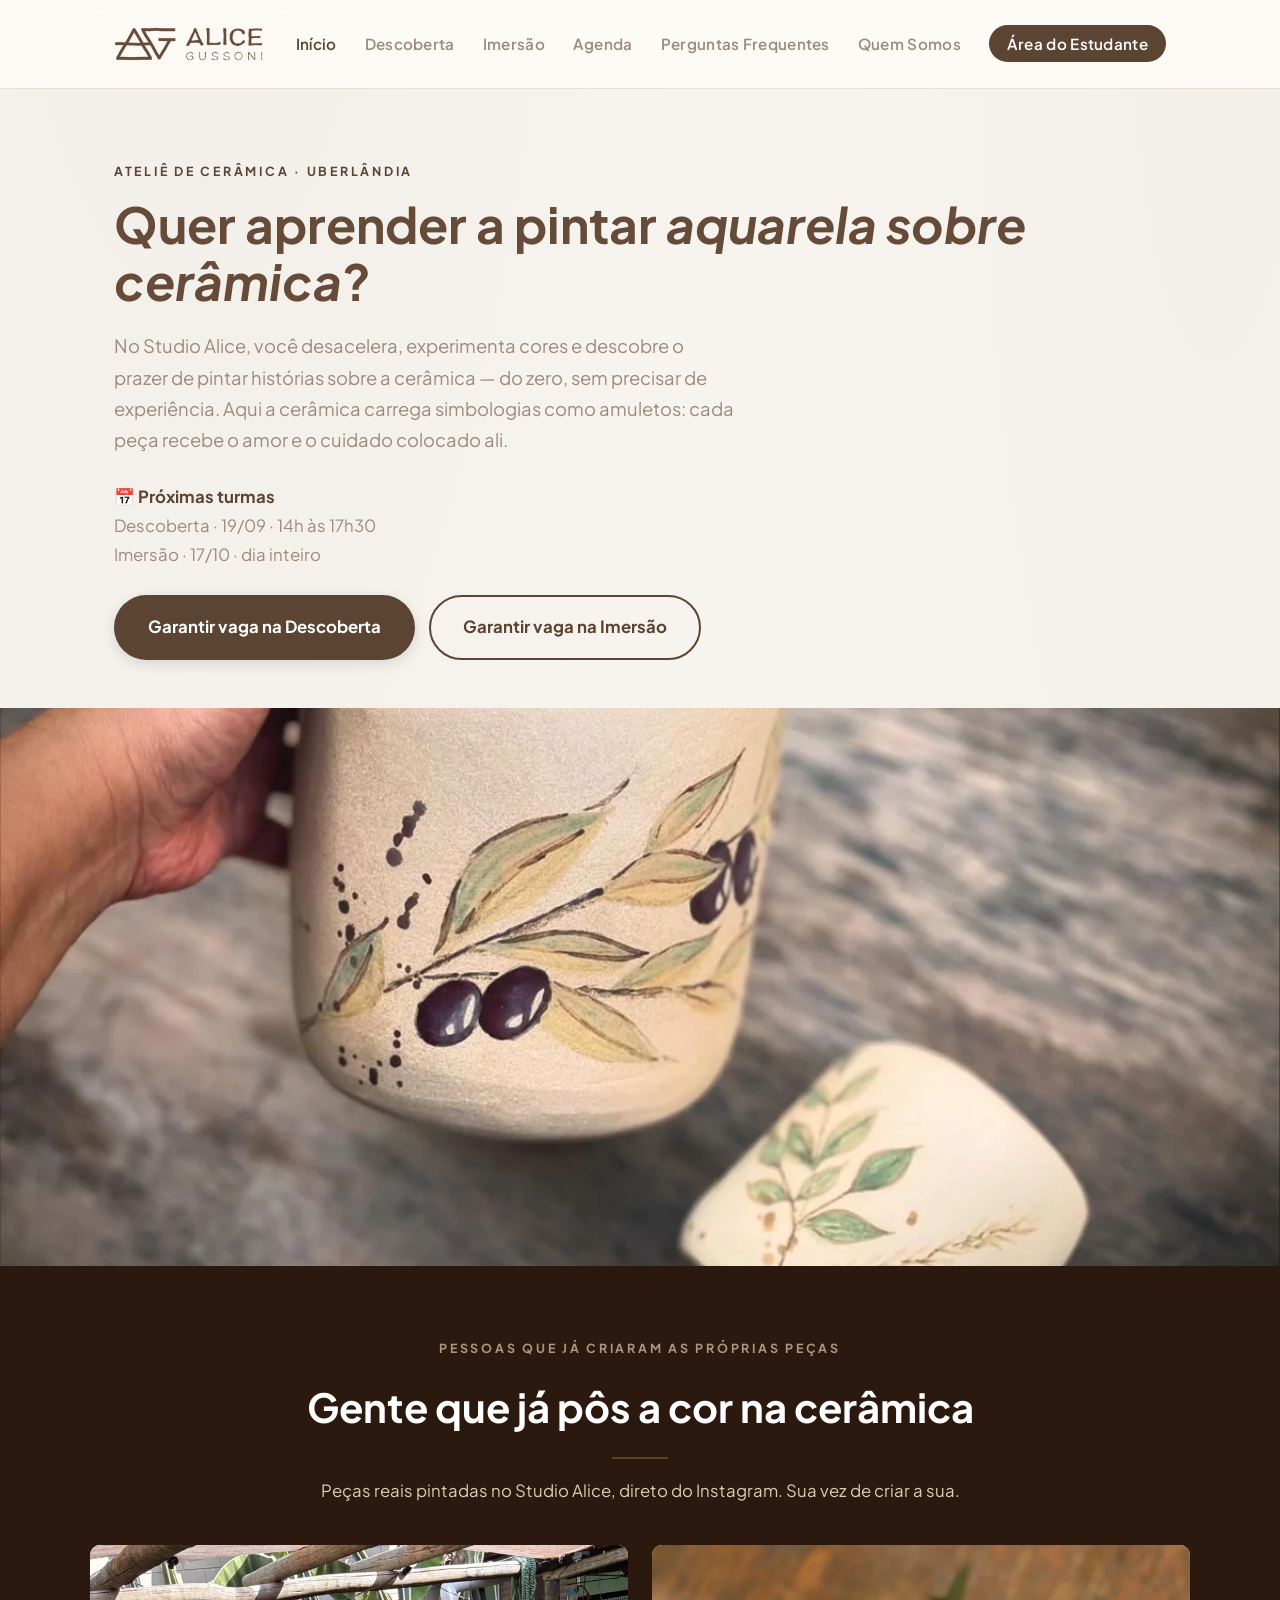
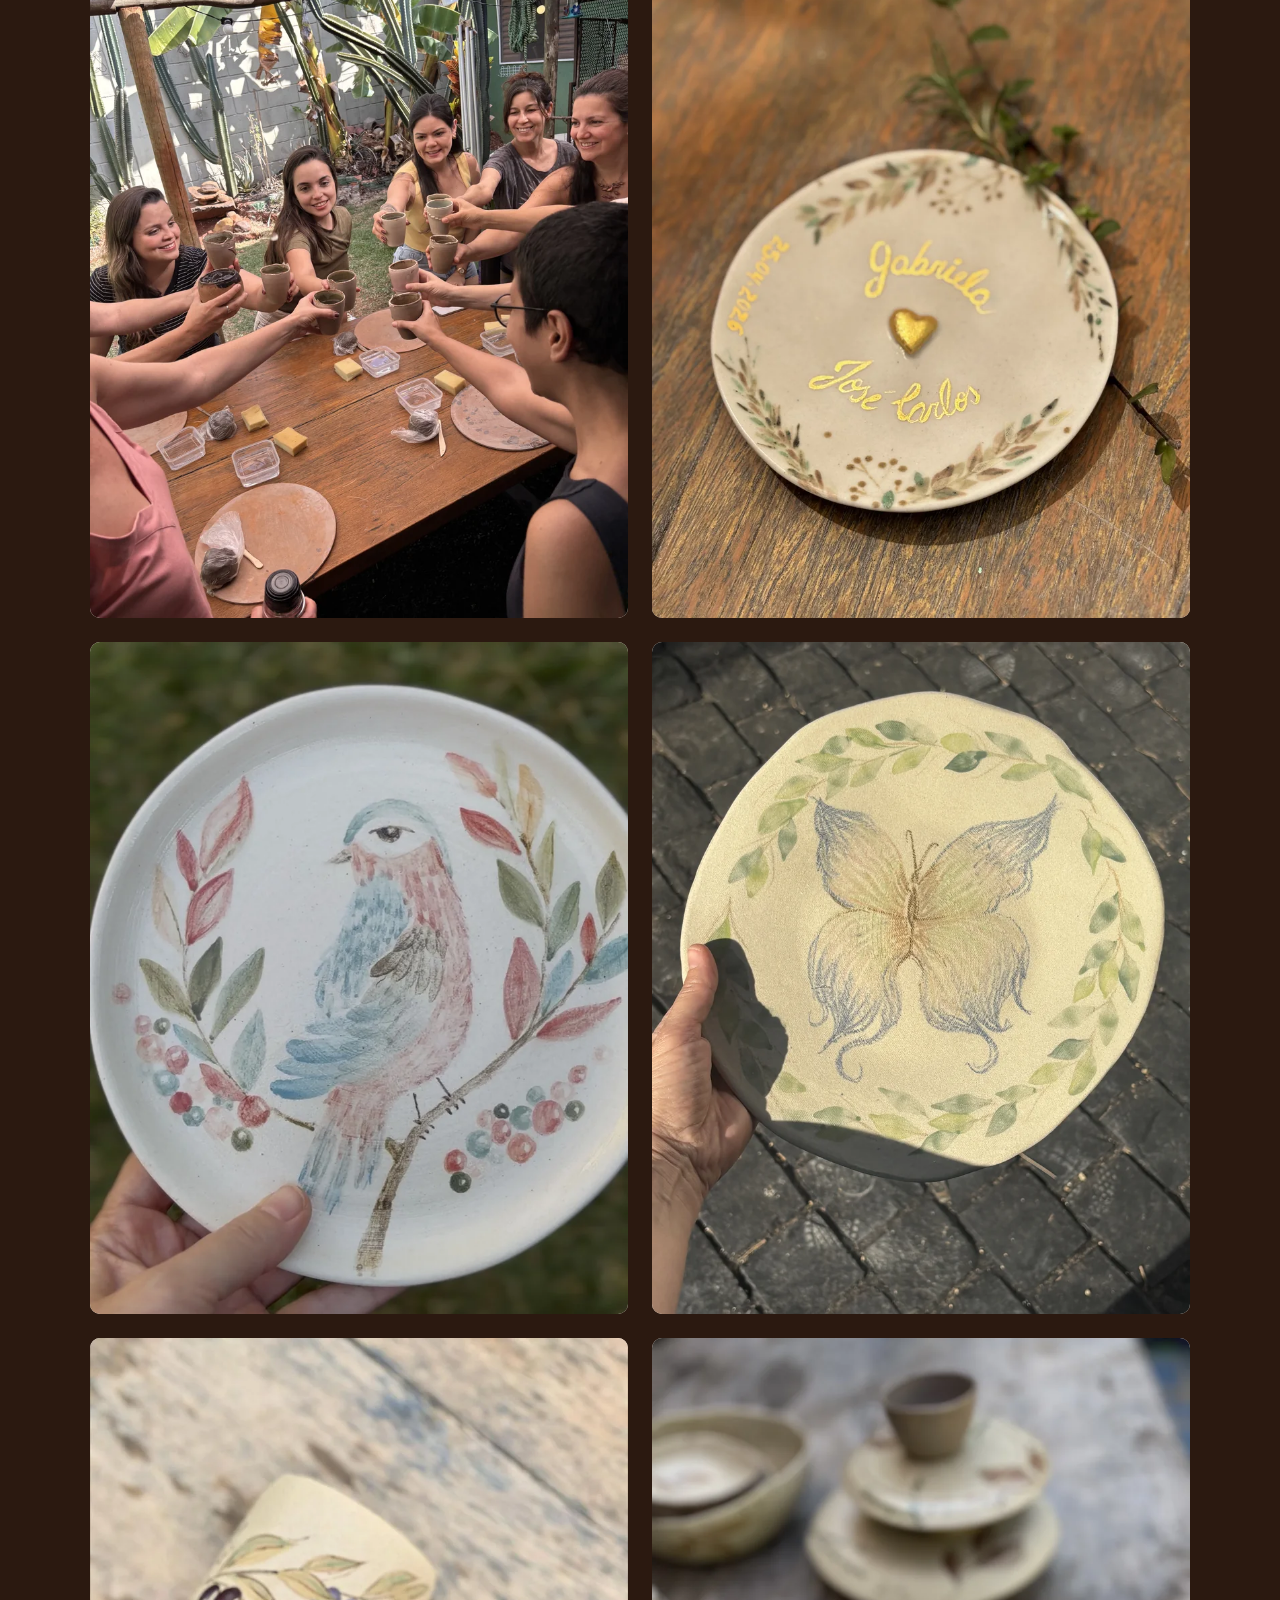
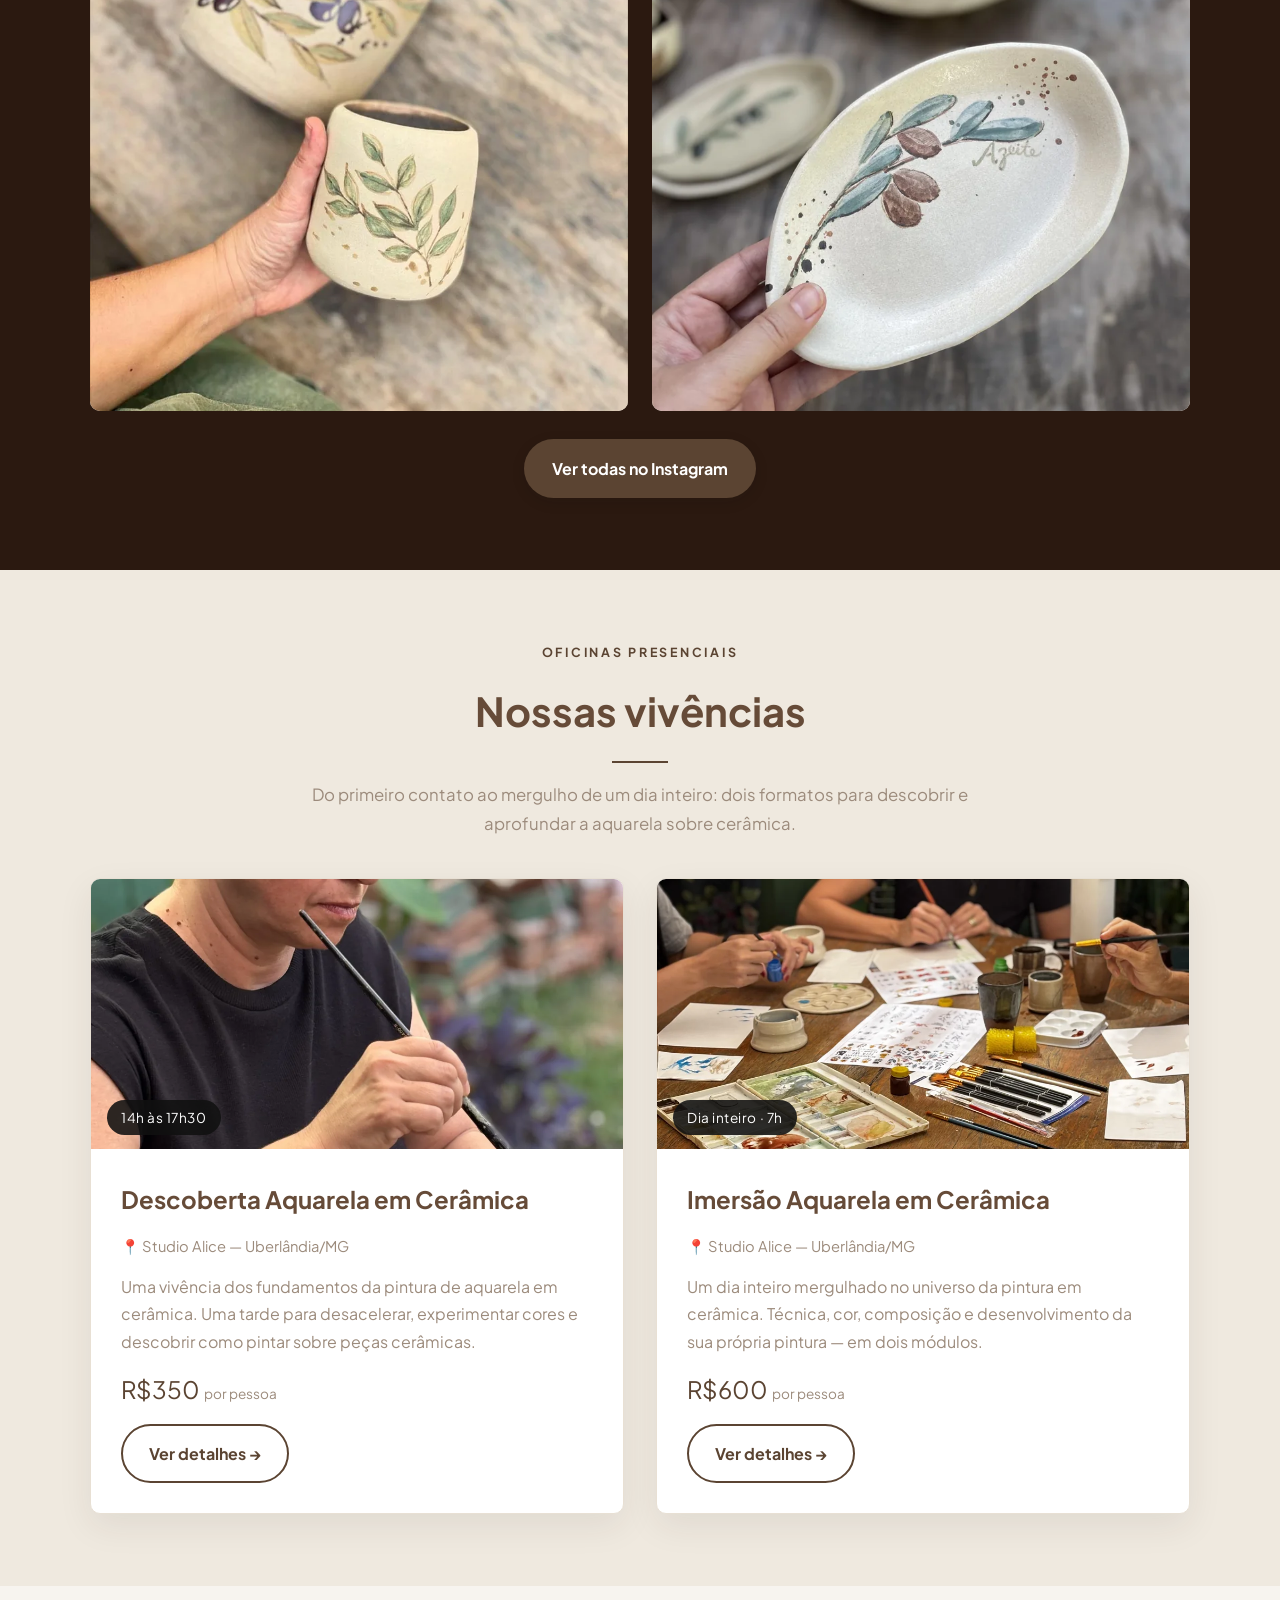
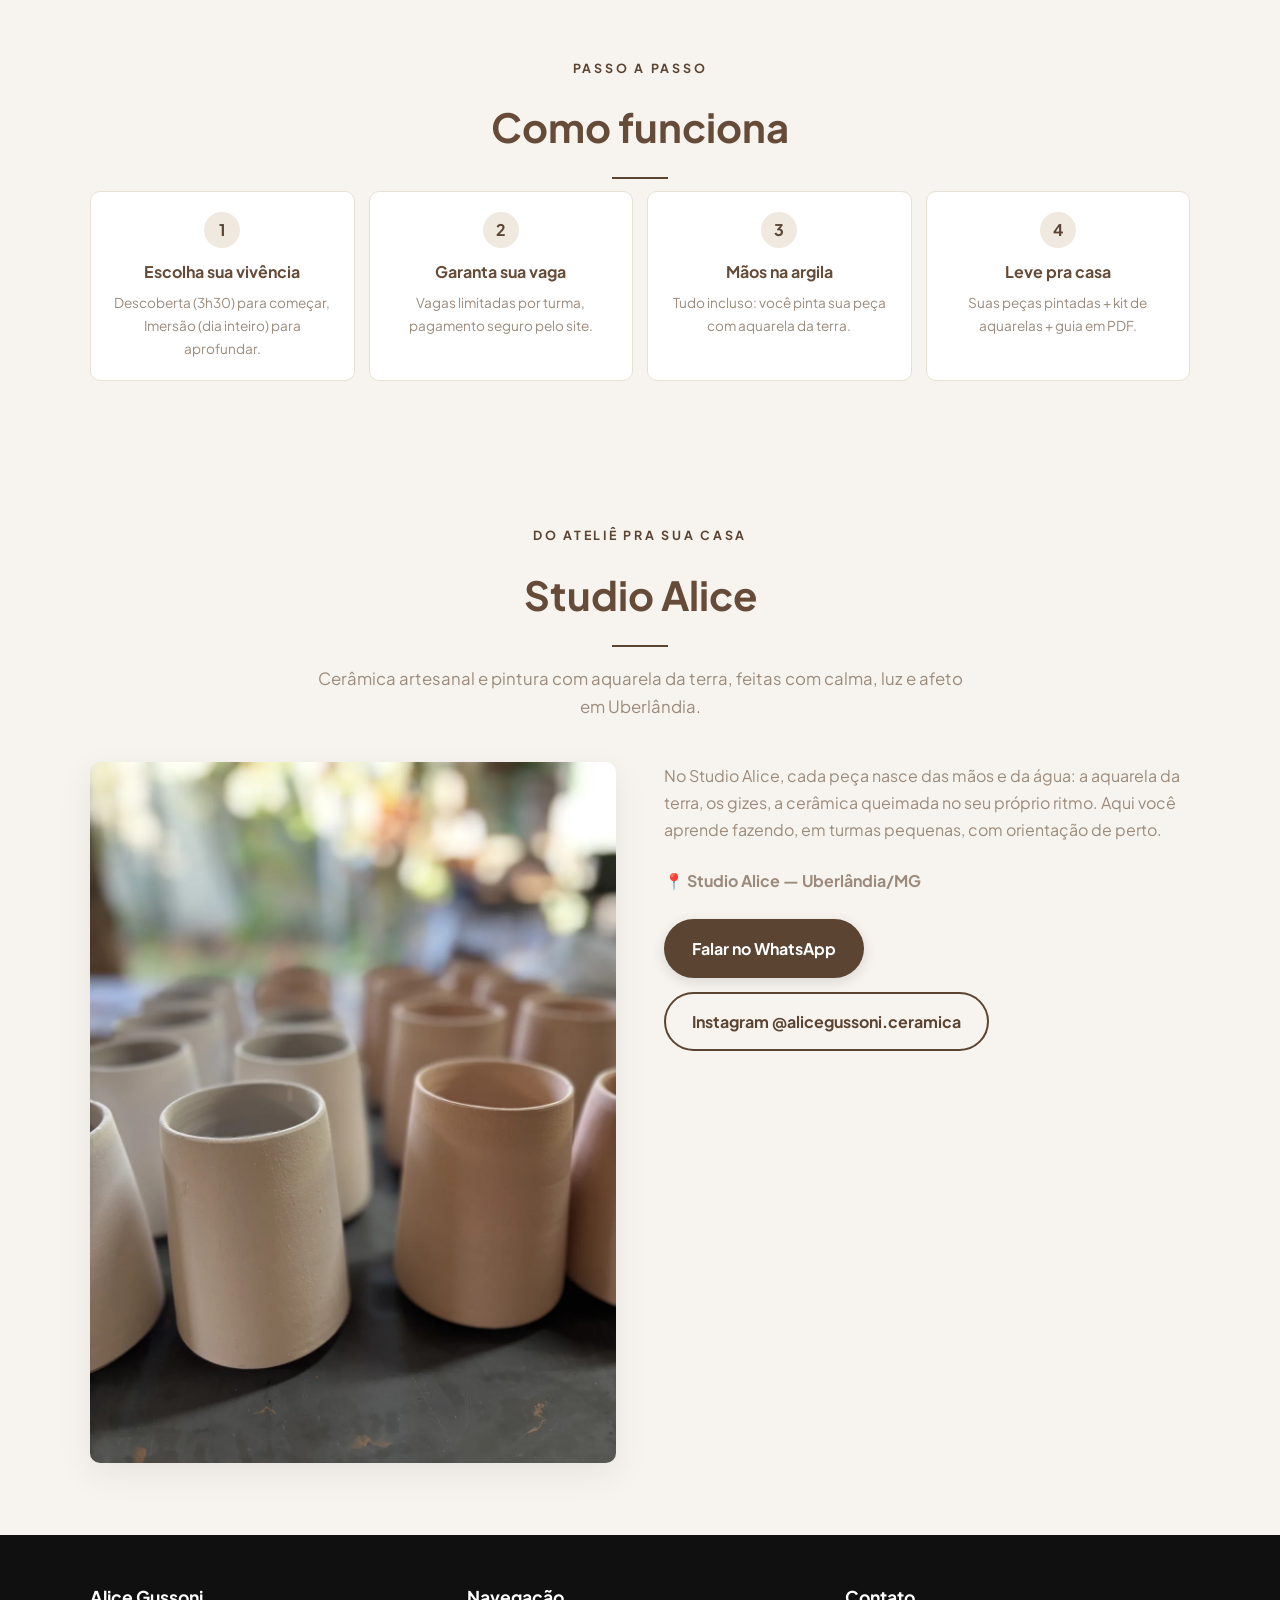
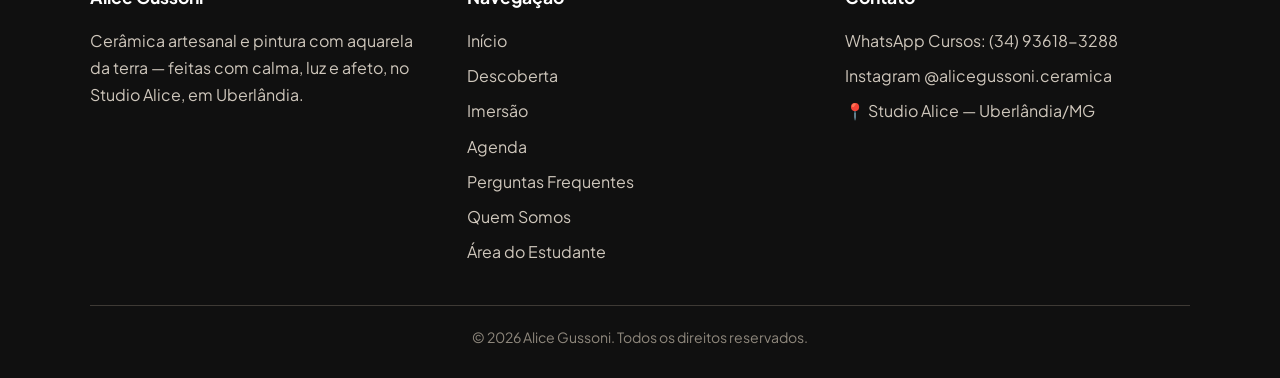
==== index.html @ a48c5680 "Botoes do hero da home levam para as paginas de curso, nao pro checkout" ====
<!DOCTYPE html>
<html lang="pt-BR">
<head>
  <meta charset="UTF-8">
  <meta name="viewport" content="width=device-width, initial-scale=1.0">
  <title>Alice Gussoni — Cursos de Aquarela em Cerâmica | Uberlândia</title>
  <meta name="description" content="Oficinas presenciais de aquarela em cerâmica em Uberlândia. Descoberta e Imersão no Studio Alice. Aprenda a pintar sobre cerâmica, do zero, com as próprias mãos. Vagas limitadas.">
  <link rel="preconnect" href="https://fonts.googleapis.com">
  <link rel="preconnect" href="https://fonts.gstatic.com" crossorigin>
  <link href="https://fonts.googleapis.com/css2?family=Plus+Jakarta+Sans:wght@400;500;600;700&display=swap" rel="stylesheet">
  <link rel="stylesheet" href="assets/css/style.min.css?v=1">
  <link rel="icon" type="image/webp" href="assets/img/logo-alice.webp">
</head>
<body>

  <header class="site-header">
    <div class="header-inner">
      <a href="index.html" class="brand">
        <img src="assets/img/logo-alice.webp" alt="Alice Gussoni — Ateliê de Cerâmica">
      </a>
      <button class="nav-toggle" aria-label="Abrir menu" aria-expanded="false">☰</button>
      <nav class="main-nav" id="mainNav">
        <ul>
          <li><a href="index.html" class="active">Início</a></li>
          <li><a href="curso-descoberta.html">Descoberta</a></li>
          <li><a href="curso-imersao.html">Imersão</a></li>
          <li><a href="agenda.html">Agenda</a></li>
          <li><a href="perguntas.html">Perguntas Frequentes</a></li>
          <li><a href="quem-somos.html">Quem Somos</a></li>
          <li><a href="aluno.html" class="nav-cta">Área do Estudante</a></li>
        </ul>
      </nav>
    </div>
  </header>

  <main>
    <!-- Hero -->
    <section class="hero">
      <div>
        <span class="kicker left">Ateliê de cerâmica · Uberlândia</span>
        <h1>Quer aprender a pintar <em>aquarela sobre cerâmica</em>?</h1>
        <p class="lead">No Studio Alice, você desacelera, experimenta cores e descobre o prazer de pintar histórias sobre a cerâmica — do zero, sem precisar de experiência. Aqui a cerâmica carrega simbologias como amuletos: cada peça recebe o amor e o cuidado colocado ali.</p>
        <p class="hero-date"><span class="date-head">📅 Próximas turmas</span><br>Descoberta · 19/09 · 14h às 17h30<br>Imersão · 17/10 · dia inteiro</p>
        <div class="btn-group">
          <a class="btn btn-primary btn-lg" href="curso-descoberta.html">Garantir vaga na Descoberta</a>
          <a class="btn btn-outline btn-lg" href="curso-imersao.html">Garantir vaga na Imersão</a>
        </div>
      </div>
    </section>

    <div class="hero-band">
      <img src="assets/img/hero-pecas-aquarela-da-terra.webp" alt="Peças de cerâmica pintadas à mão com aquarela da terra" width="1200" height="900" fetchpriority="high" decoding="async">
    </div>

    <!-- Gente: prova social grande -->
    <section class="section section-gente">
      <div class="section-inner">
        <span class="kicker">Pessoas que já criaram as próprias peças</span>
        <h2 class="section-title">Gente que já pôs a cor na cerâmica</h2>
        <p class="section-sub">Peças reais pintadas no Studio Alice, direto do Instagram. Sua vez de criar a sua.</p>
        <div class="ig-feed ig-feed-gente" id="igFeedGente" data-feed="assets/data/feed-gente.json?v=1">
          <p class="text-center small" style="color:var(--text-soft);grid-column:1/-1;">Carregando…</p>
        </div>
        <div class="ig-follow">
          <a class="btn btn-primary" href="https://www.instagram.com/alicegussoni.ceramica" target="_blank" rel="noopener">Ver todas no Instagram</a>
        </div>
      </div>
    </section>

    <!-- Cursos -->
    <section class="section section-alt">
      <div class="section-inner">
        <span class="kicker">Oficinas presenciais</span>
        <h2 class="section-title">Nossas vivências</h2>
        <p class="section-sub">Do primeiro contato ao mergulho de um dia inteiro: dois formatos para descobrir e aprofundar a aquarela sobre cerâmica.</p>
        <div class="course-grid">
          <article class="course-card">
            <div class="image">
              <img src="assets/img/aula-pintura-ceramica.webp" alt="Aluna pintando uma peça de cerâmica com aquarela na oficina Descoberta" width="1000" height="1250" loading="lazy" decoding="async">
              <span class="stamp">14h às 17h30</span>
            </div>
            <div class="body">
              <h3>Descoberta Aquarela em Cerâmica</h3>
              <div class="time">
                <span>📍 Studio Alice — Uberlândia/MG</span>
              </div>
              <p>Uma vivência dos fundamentos da pintura de aquarela em cerâmica. Uma tarde para desacelerar, experimentar cores e descobrir como pintar sobre peças cerâmicas.</p>
              <div class="price">R$350 <small>por pessoa</small></div>
              <a class="btn btn-outline" href="curso-descoberta.html">Ver detalhes →</a>
            </div>
          </article>
          <article class="course-card">
            <div class="image">
              <img src="assets/img/turma-pintando-atelie.webp" alt="Turma pintando peças de cerâmica à mesa no ateliê durante a Imersão" width="1000" height="1048" loading="lazy" decoding="async">
              <span class="stamp">Dia inteiro · 7h</span>
            </div>
            <div class="body">
              <h3>Imersão Aquarela em Cerâmica</h3>
              <div class="time">
                <span>📍 Studio Alice — Uberlândia/MG</span>
              </div>
              <p>Um dia inteiro mergulhado no universo da pintura em cerâmica. Técnica, cor, composição e desenvolvimento da sua própria pintura — em dois módulos.</p>
              <div class="price">R$600 <small>por pessoa</small></div>
              <a class="btn btn-outline" href="curso-imersao.html">Ver detalhes →</a>
            </div>
          </article>
        </div>
      </div>
    </section>

    <!-- Como funciona -->
    <section class="section">
      <div class="section-inner">
        <span class="kicker">Passo a passo</span>
        <h2 class="section-title">Como funciona</h2>
        <div class="steps">
          <div class="step">
            <div class="num">1</div>
            <h4>Escolha sua vivência</h4>
            <p>Descoberta (3h30) para começar, Imersão (dia inteiro) para aprofundar.</p>
          </div>
          <div class="step">
            <div class="num">2</div>
            <h4>Garanta sua vaga</h4>
            <p>Vagas limitadas por turma, pagamento seguro pelo site.</p>
          </div>
          <div class="step">
            <div class="num">3</div>
            <h4>Mãos na argila</h4>
            <p>Tudo incluso: você pinta sua peça com aquarela da terra.</p>
          </div>
          <div class="step">
            <div class="num">4</div>
            <h4>Leve pra casa</h4>
            <p>Suas peças pintadas + kit de aquarelas + guia em PDF.</p>
          </div>
        </div>
      </div>
    </section>

    <!-- Nossa história -->
    <section class="section">
      <div class="section-inner">
        <span class="kicker">Do ateliê pra sua casa</span>
        <h2 class="section-title">Studio Alice</h2>
        <p class="section-sub">Cerâmica artesanal e pintura com aquarela da terra, feitas com calma, luz e afeto em Uberlândia.</p>
        <div class="about-wrap">
          <div class="visual"><img src="assets/img/studio-alice-pecas.webp" alt="Peças de cerâmica cruas enfileiradas no Studio Alice, com luz natural" width="1086" height="1448" loading="lazy" decoding="async"></div>
          <div class="about-text">
            <p>No Studio Alice, cada peça nasce das mãos e da água: a aquarela da terra, os gizes, a cerâmica queimada no seu próprio ritmo. Aqui você aprende fazendo, em turmas pequenas, com orientação de perto.</p>
            <p class="mt-2"><strong>📍 Studio Alice — Uberlândia/MG</strong></p>
            <div class="btn-group mt-2">
              <a class="btn btn-primary" href="https://wa.me/5534936183288" target="_blank" rel="noopener">Falar no WhatsApp</a>
              <a class="btn btn-outline" href="https://www.instagram.com/alicegussoni.ceramica" target="_blank" rel="noopener">Instagram @alicegussoni.ceramica</a>
            </div>
          </div>
        </div>
      </div>
    </section>

  <footer class="site-footer">
    <div class="footer-inner">
      <div class="footer-top">
        <div>
          <h4>Alice Gussoni</h4>
          <p>Cerâmica artesanal e pintura com aquarela da terra — feitas com calma, luz e afeto, no Studio Alice, em Uberlândia.</p>
        </div>
        <div>
          <h4>Navegação</h4>
          <ul>
            <li><a href="index.html">Início</a></li>
            <li><a href="curso-descoberta.html">Descoberta</a></li>
            <li><a href="curso-imersao.html">Imersão</a></li>
            <li><a href="agenda.html">Agenda</a></li>
            <li><a href="perguntas.html">Perguntas Frequentes</a></li>
            <li><a href="quem-somos.html">Quem Somos</a></li>
            <li><a href="aluno.html">Área do Estudante</a></li>
          </ul>
        </div>
        <div>
          <h4>Contato</h4>
          <ul>
            <li><a href="https://wa.me/5534936183288" target="_blank" rel="noopener">WhatsApp Cursos: (34) 93618-3288</a></li>
            <li><a href="https://www.instagram.com/alicegussoni.ceramica" target="_blank" rel="noopener">Instagram @alicegussoni.ceramica</a></li>
            <li>📍 Studio Alice — Uberlândia/MG</li>
          </ul>
        </div>
      </div>
      <div class="footer-bottom">© <span id="year"></span> Alice Gussoni. Todos os direitos reservados.</div>
    </div>
  </footer>

  <script src="assets/js/main.min.js"></script>
  <script src="assets/js/inscricao-config.js"></script>
  <script src="assets/js/inscricao.min.js"></script>
  <script src="assets/js/espera.min.js"></script>
  <script src="assets/js/lotada.min.js"></script>
<script src="assets/js/analytics.min.js"></script>
</body>
</html>
---- assets/css/style.min.css ----
:root{--bg:#F7F4EF;--bg-alt:#EFE9DF;--cta:#5B4432;--cta-dark:#4A3727;--text:#664B38;--text-soft:#9C8B7C;--line:#E8E0D4;--accent:#5B4432;--accent-dark:#4A3727;--accent-soft:#F0EAE0;--gold:#AB9881;--olive:#9C8B7C;--white:#FFFFFF;--serif:'Plus Jakarta Sans','Segoe UI',Arial,sans-serif;--sans:'Plus Jakarta Sans','Segoe UI',Arial,sans-serif;--shadow:0 12px 34px rgba(46, 42, 37, 0.08);--radius:10px}*{margin:0;padding:0;box-sizing:border-box}html{scroll-behavior:smooth}body{font-family:var(--sans);background:radial-gradient(ellipse 70% 50% at 15% -8%,rgba(91,68,50,.04),transparent 60%),radial-gradient(ellipse 55% 45% at 95% 0,rgba(102,75,56,.03),transparent 55%),var(--bg);color:var(--text);line-height:1.7;font-size:16px;-webkit-font-smoothing:antialiased}img{max-width:100%;display:block}a{color:var(--cta);text-decoration:none;transition:color .2s ease}a:hover{color:var(--cta-dark)}.site-header{position:sticky;top:0;z-index:100;background:rgba(253,251,246,.94);backdrop-filter:blur(8px);border-bottom:1px solid var(--line)}.header-inner{max-width:1100px;margin:0 auto;padding:14px 24px;display:flex;align-items:center;justify-content:space-between;gap:20px}.brand{display:flex;align-items:center;gap:10px}.brand img{height:60px;width:auto}.main-nav ul{display:flex;gap:28px;list-style:none;align-items:center}.main-nav a{color:var(--text-soft);font-size:.95rem;font-weight:600;letter-spacing:.02em}.main-nav a.active,.main-nav a:hover{color:var(--cta)}.nav-cta{background:var(--cta)!important;color:#fff!important;padding:9px 18px;border-radius:999px}.nav-cta:hover{background:var(--cta-dark)!important;color:#fff!important}.nav-toggle{display:none;background:0 0;border:1px solid var(--line);border-radius:8px;padding:8px 12px;font-size:1.1rem;color:var(--text);cursor:pointer}@media (max-width:860px){.nav-toggle{display:block}.main-nav{position:absolute;top:100%;left:0;right:0;background:var(--bg);border-bottom:1px solid var(--line);padding:16px 24px;display:none}.main-nav.open{display:block}.main-nav ul{flex-direction:column;gap:16px;align-items:flex-start}}.hero{max-width:1100px;margin:0 auto;padding:72px 24px 0}.hero h1{font-family:var(--serif);font-size:clamp(2rem, 4.4vw, 3.1rem);line-height:1.15;margin-bottom:20px}.hero h1 em{font-style:italic}.hero p.lead{color:var(--text-soft);font-size:1.15rem;max-width:34em;margin-bottom:28px}.hero .hero-note{color:var(--text);font-size:1.05rem;max-width:36em;margin:0 0 26px}.hero .hero-note strong{color:var(--accent)}.hero-date{color:var(--text-soft);font-size:1.05rem;line-height:1.7;margin:0 0 26px}.hero-date .date-head{color:var(--accent);font-weight:700}@media (max-width:600px){.hero .btn-group{flex-direction:column}.hero .btn-group .btn{width:100%}}.hero-band{width:100%;overflow:hidden;margin-top:48px;max-height:62vh}.hero-band img{width:100%;height:62vh;min-height:340px;object-fit:cover;display:block}@media (max-width:760px){.hero-band{max-height:46vh}.hero-band img{height:46vh}}.btn-group{display:flex;flex-wrap:wrap;gap:14px}.btn{display:inline-flex;align-items:center;justify-content:center;gap:8px;padding:14px 26px;border-radius:999px;font-weight:700;font-size:1rem;border:2px solid transparent;cursor:pointer;transition:all .2s ease}.btn-primary{background:var(--cta);color:#fff}.btn-primary:hover{background:var(--cta-dark);color:#fff;transform:translateY(-1px)}.btn{box-shadow:0 4px 14px rgba(16,16,16,.12)}.btn-outline,.btn-whatsapp{box-shadow:none}.btn-outline{background:0 0;color:var(--cta);border-color:var(--cta)}.btn-outline:hover{background:var(--cta);color:#fff}.btn-whatsapp{background:#25d366;color:#fff}.btn-whatsapp:hover{background:#1da851;color:#fff}.btn-lg{padding:16px 32px;font-size:1.05rem}.section{padding:72px 24px}.section-alt{background:var(--bg-alt)}.section-gente{background:#2b1910;color:#f3ede3}.section-gente .section-title{color:#fff}.section-gente .section-sub{color:#d9ccb8}.section-gente .kicker{color:#ab9881}.section-gente .ig-card{background:#f6f1e8}.section-gente .btn-primary{background:var(--accent);color:var(--white)}.section-gente .btn-primary:hover{background:var(--accent-dark)}.section-inner{max-width:1100px;margin:0 auto}.kicker{display:block;text-align:center;text-transform:uppercase;letter-spacing:.22em;font-size:.78rem;font-weight:700;color:var(--accent);margin-bottom:14px}.kicker.left{text-align:left}.section-title{font-family:var(--serif);font-size:clamp(1.8rem, 3.2vw, 2.5rem);text-align:center;margin-bottom:12px}.section-title::after{content:"";display:block;width:56px;height:2px;background:var(--accent);margin:16px auto 0}.section-sub{text-align:center;color:var(--text-soft);max-width:40em;margin:18px auto 40px;font-size:1.05rem}.course-grid{display:grid;grid-template-columns:1fr 1fr;gap:32px}.course-card{background:var(--white);border-radius:var(--radius);overflow:hidden;box-shadow:var(--shadow);border:1px solid var(--line);display:flex;flex-direction:column;transition:transform .25s ease,box-shadow .25s ease}.course-card:hover{transform:translateY(-4px);box-shadow:0 18px 44px rgba(16,16,16,.14)}.course-card .image{height:270px;overflow:hidden;position:relative}.course-card .image img{width:100%;height:100%;object-fit:cover;transition:transform .5s ease}.course-card:hover .image img{transform:scale(1.05)}.course-card .image .stamp{position:absolute;left:16px;bottom:14px;background:rgba(16,16,16,.88);color:#fff;font-family:var(--serif);font-size:.85rem;letter-spacing:.04em;padding:6px 14px;border-radius:999px}.course-card .body{padding:30px;display:flex;flex-direction:column;gap:14px;flex:1}.course-card h3{font-family:var(--serif);font-size:1.5rem}.course-card .time{display:flex;gap:18px;flex-wrap:wrap;color:var(--text-soft);font-size:.92rem}.course-card .time span{display:inline-flex;align-items:center;gap:6px}.course-card p{color:var(--text-soft)}.course-card .btn{margin-top:auto;align-self:flex-start}.course-card .price{font-family:var(--serif);font-size:1.5rem;color:var(--accent)}.course-card .price small{font-family:var(--sans);font-size:.85rem;color:var(--text-soft)}@media (max-width:860px){.course-grid{grid-template-columns:1fr}.hero{padding-top:48px}}.banner{position:relative;max-width:1100px;margin:0 auto;padding:0 24px}.banner img{width:100%;height:300px;object-fit:cover;border-radius:var(--radius)}.banner .banner-overlay{position:absolute;inset:0;margin:0 24px;border-radius:var(--radius);background:linear-gradient(90deg,rgba(16,16,16,.78),rgba(16,16,16,.25) 65%,transparent);display:flex;flex-direction:column;justify-content:center;padding:0 48px;color:#fff}.banner .banner-overlay p{text-transform:uppercase;letter-spacing:.2em;font-size:.8rem;font-weight:700;color:#f0c9a8;margin-bottom:8px}.banner .banner-overlay h2{font-family:var(--serif);font-size:clamp(1.4rem, 3vw, 2.1rem);max-width:16em}@media (max-width:760px){.banner .banner-overlay{padding:0 24px}.banner .banner-overlay h2{font-size:1.3rem}}.steps{display:grid;grid-template-columns:repeat(auto-fit,minmax(180px,1fr));gap:14px}.step{text-align:center;padding:20px 14px;background:var(--white);border:1px solid var(--line);border-radius:var(--radius)}.step .num{width:36px;height:36px;margin:0 auto 10px;background:var(--bg-alt);color:var(--cta);border-radius:50%;display:flex;align-items:center;justify-content:center;font-family:var(--serif);font-size:1rem;font-weight:700}.step h4{font-family:var(--serif);font-size:1rem;margin-bottom:6px}.step p{color:var(--text-soft);font-size:.85rem}.gallery-grid{display:grid;grid-template-columns:repeat(3,1fr);gap:16px}.gallery-grid img{border-radius:12px;height:240px;width:100%;object-fit:cover}@media (max-width:860px){.gallery-grid{grid-template-columns:1fr}}.cta-band{background:var(--cta);color:#fff;text-align:center;padding:72px 24px}.cta-band h2{font-family:var(--serif);font-size:clamp(1.7rem, 3vw, 2.3rem);margin-bottom:12px}.cta-band p{max-width:34em;margin:0 auto 28px;font-size:1.05rem;opacity:.95}.cta-band .btn-primary{background:#fff;color:var(--cta);box-shadow:none}.cta-band .btn-primary:hover{background:var(--bg-alt);color:var(--cta-dark)}.cta-band .btn-whatsapp{background:#25d366;color:#fff}.cta-band .btn-whatsapp:hover{background:#1da851;color:#fff}.cta-band .price-line{font-family:var(--serif);font-size:1.2rem;margin-top:18px}.page-hero{text-align:center;padding:72px 24px 40px}.page-hero h1{font-family:var(--serif);font-size:clamp(2rem, 4vw, 2.8rem);margin-bottom:14px}.page-hero p{color:var(--text-soft);max-width:38em;margin:0 auto;font-size:1.1rem}.page-hero .badge{display:inline-block;background:var(--bg-alt);border:1px solid var(--line);color:var(--text);padding:6px 16px;border-radius:999px;font-weight:700;font-size:.92rem;margin-bottom:20px}.page-hero .course-date{display:inline-block;margin:0 auto 18px;background:var(--accent);color:var(--white);padding:10px 22px;border-radius:999px;font-size:1rem;font-weight:700}.page-hero .course-date a{color:#e9ddd0;text-decoration:underline;margin-left:8px;font-weight:600}.curso-vagas{max-width:420px;margin:0 auto 18px;text-align:center}.curso-vagas .ck-vagas{margin:0;text-align:left;background:var(--bg-alt);border:1px solid var(--line);border-radius:8px;padding:10px 12px}.curso-vagas .ck-vagas-bar{display:flex;gap:2px;height:4px}.curso-vagas .ck-vagas-bar .seg{flex:1;background:var(--line);border-radius:2px}.curso-vagas .ck-vagas-bar .seg.on{background:var(--accent)}.curso-vagas .ck-vagas-txt{display:flex;align-items:baseline;gap:8px;flex-wrap:wrap;margin-top:8px;font-size:.82rem;color:var(--text-soft);line-height:1.35}.curso-vagas .ck-vagas-txt strong{color:var(--accent);font-weight:800;white-space:nowrap}.curso-vagas .ck-vagas-status{display:inline-flex;align-items:center;gap:5px;font-weight:700;color:#b26a00;white-space:nowrap}.curso-vagas .ck-vagas-status::before{content:'';width:6px;height:6px;border-radius:50%;background:#b26a00;flex:0 0 6px}.curso-vagas .ck-vagas-warn{font-size:.82rem;font-weight:700;color:#b26a00;margin-top:8px;line-height:1.35}.curso-vagas .ck-vagas-cheia{font-size:.82rem;font-weight:700;color:#a34a2f;margin-top:8px;line-height:1.35}.curso-vagas .ck-vagas-cheia a{color:#a34a2f}.detail-grid{display:grid;grid-template-columns:1fr 1fr;gap:40px;align-items:start}.detail-grid .visual{border-radius:var(--radius);overflow:hidden;box-shadow:var(--shadow)}.detail-grid .visual img{width:100%;object-fit:cover}@media (max-width:860px){.detail-grid{grid-template-columns:1fr}}.block{margin-bottom:40px}.block h2{font-family:var(--serif);font-size:1.5rem;margin-bottom:16px;padding-bottom:10px;border-bottom:1px solid var(--line)}.block ul{list-style:none}.block ul li{padding:8px 0 8px 28px;position:relative;color:var(--text-soft)}.block ul li::before{content:"✓";position:absolute;left:0;color:var(--cta);font-weight:700}.card-list{display:grid;grid-template-columns:1fr 1fr;gap:16px;margin-top:20px}@media (max-width:860px){.card-list{grid-template-columns:1fr}}.tile{background:var(--white);border:1px solid var(--line);border-radius:var(--radius);padding:22px}.tile h4{font-family:var(--serif);font-size:1.1rem;margin-bottom:8px;color:var(--cta)}.tile p{color:var(--text-soft);font-size:.95rem}.price-box{background:var(--bg-alt);border:1px solid var(--line);border-radius:var(--radius);padding:32px;text-align:center}.price-box .price{font-family:var(--serif);font-size:2.4rem;color:var(--accent)}.price-box .price small{font-size:1rem;color:var(--text-soft);font-family:var(--sans)}.price-box p.note{color:var(--text-soft);font-size:.92rem;margin:12px 0 24px}.price-box .btn{width:100%;margin-bottom:12px}.combo{background:var(--white);border:2px solid var(--accent)}.combo .tag{background:var(--accent);color:#fff;display:inline-block;padding:4px 14px;border-radius:999px;font-size:.8rem;font-weight:700;margin-bottom:12px;letter-spacing:.04em}.faq{max-width:780px;margin:0 auto}.faq-item{background:var(--white);border:1px solid var(--line);border-radius:12px;margin-bottom:14px;overflow:hidden}.faq-item summary{padding:20px 24px;cursor:pointer;font-weight:700;font-size:1.02rem;list-style:none;display:flex;justify-content:space-between;align-items:center;gap:16px}.faq-item summary::-webkit-details-marker{display:none}.faq-item summary::after{content:"+";font-size:1.4rem;color:var(--cta);transition:transform .2s ease;flex-shrink:0}.faq-item[open] summary::after{transform:rotate(45deg)}.faq-item .faq-body{padding:0 24px 20px;color:var(--text-soft)}.about-wrap{display:grid;grid-template-columns:1fr 1fr;gap:48px;align-items:stretch}.about-wrap .visual{border-radius:var(--radius);overflow:hidden;box-shadow:var(--shadow);min-height:420px}.about-wrap .visual img{width:100%;height:100%;min-height:420px;object-fit:cover}@media (max-width:860px){.about-wrap{grid-template-columns:1fr}}.about-text p{color:var(--text-soft);margin-bottom:18px}.about-text h2{font-family:var(--serif);font-size:1.6rem;margin-bottom:16px}.people{display:grid;grid-template-columns:1fr 1fr;gap:20px;margin-top:32px}@media (max-width:860px){.people{grid-template-columns:1fr}}.person{background:var(--white);border:1px solid var(--line);border-radius:var(--radius);padding:24px}.person h4{font-family:var(--serif);font-size:1.2rem;margin-bottom:6px}.person .role{color:var(--cta);font-weight:700;font-size:.9rem;margin-bottom:10px}.person p{color:var(--text-soft);font-size:.95rem}.site-footer{background:#101010;color:#cfc7bc;padding:48px 24px 28px}.footer-inner{max-width:1100px;margin:0 auto}.footer-top{display:grid;grid-template-columns:repeat(auto-fit,minmax(220px,1fr));gap:32px;margin-bottom:32px}.footer-top h4{font-family:var(--serif);color:#fff;font-size:1.1rem;margin-bottom:14px}.footer-top a{color:#cfc7bc}.footer-top a:hover{color:#fff}.footer-top li{list-style:none;margin-bottom:8px}.footer-bottom{border-top:1px solid #3e3a35;padding-top:20px;text-align:center;font-size:.88rem;color:#8f887d}.selo{width:120px;opacity:.92}.ig-feed{display:grid;grid-template-columns:repeat(2,1fr);gap:20px;margin-top:8px}.ig-card{display:block;border-radius:var(--radius);overflow:hidden;text-decoration:none}.ig-card .ig-frame{position:relative;width:100%;aspect-ratio:4/5;background:var(--bg-alt);overflow:hidden}.ig-card .ig-frame img{width:100%;height:100%;object-fit:cover;display:block;transition:transform .4s ease}.ig-card:hover .ig-frame img{transform:scale(1.04)}.ig-card iframe{position:absolute;inset:0;width:100%;height:100%;border:0;background:#fff}.ig-card .ig-meta{display:none}.ig-follow{text-align:center;margin-top:28px}.ig-feed-gente{grid-template-columns:repeat(2,1fr);gap:24px}.ig-feed-gente .ig-card .ig-frame{aspect-ratio:4/5}@media (max-width:900px){.ig-feed{grid-template-columns:1fr 1fr}.ig-feed-gente{grid-template-columns:1fr 1fr}}@media (max-width:600px){.ig-feed{grid-template-columns:1fr 1fr}.ig-feed-gente{grid-template-columns:1fr 1fr}}.agenda-month{margin-bottom:48px}.agenda-month-title{font-family:var(--serif);font-size:1.5rem;text-align:center;margin-bottom:20px;display:flex;align-items:baseline;justify-content:center;gap:8px}.agenda-month-title span{color:var(--text-soft);font-size:1rem;font-family:var(--sans)}.agenda-days{display:flex;flex-direction:column;gap:12px}.agenda-day{display:grid;grid-template-columns:84px 1fr;gap:16px;align-items:stretch}.agenda-date{background:var(--bg-alt);border:1px solid var(--line);border-radius:var(--radius);display:flex;flex-direction:column;align-items:center;justify-content:center;padding:12px 6px;text-align:center}.agenda-date .num{font-family:var(--serif);font-size:1.9rem;line-height:1;color:var(--accent)}.agenda-date .week{font-size:.72rem;text-transform:uppercase;letter-spacing:.08em;color:var(--text-soft);margin-top:6px}.agenda-courses{display:flex;flex-direction:column;gap:8px}.agenda-empty{border:1px dashed var(--line);border-radius:var(--radius);padding:22px 18px;text-align:center;color:var(--text-soft);font-size:.95rem}.agenda-course{display:flex;align-items:center;justify-content:space-between;gap:12px;flex-wrap:wrap;padding:14px 18px;border-radius:var(--radius);border:1px solid var(--line);background:var(--white);color:var(--text);font-weight:600;transition:transform .15s ease,box-shadow .15s ease;border-left-width:4px}.agenda-course:hover{transform:translateY(-1px);box-shadow:var(--shadow);color:var(--text)}.agenda-course.descoberta{border-left-color:#5b4432}.agenda-course.imersao{border-left-color:#ab9881}.agenda-course .tag{font-size:.72rem;text-transform:uppercase;letter-spacing:.06em;color:var(--text-soft);font-weight:700;white-space:nowrap}.agenda-course .price-tag{font-family:var(--serif);color:var(--accent);font-weight:700;white-space:nowrap}@media (max-width:640px){.agenda-day{grid-template-columns:64px 1fr;gap:10px}.agenda-course{padding:12px;font-size:.92rem}}.text-center{text-align:center}.mt-1{margin-top:12px}.mt-2{margin-top:24px}.mt-3{margin-top:40px}.mb-2{margin-bottom:24px}.small{font-size:.88rem}.pdv-overlay{position:fixed;inset:0;z-index:200;background:rgba(20,14,9,.7);display:none;align-items:center;justify-content:center;padding:20px}.pdv-overlay.open{display:flex}.pdv-modal{background:var(--bg);border-radius:var(--radius);box-shadow:0 24px 60px rgba(0,0,0,.35);padding:32px;max-width:460px;width:100%;position:relative;max-height:90vh;overflow-y:auto}.pdv-modal h3{font-family:var(--serif);font-size:1.5rem;margin-bottom:4px}.pdv-modal .pdv-sub{color:var(--text-soft);margin-bottom:18px}.pdv-modal .pdv-sub strong{color:var(--accent)}.pdv-close{position:absolute;top:14px;right:16px;background:0 0;border:none;font-size:1.6rem;line-height:1;color:var(--text-soft);cursor:pointer}.pdv-close:hover{color:var(--text)}.pdv-modal label{display:block;font-size:.85rem;font-weight:700;color:var(--text);margin:14px 0 6px}.pdv-modal input{width:100%;padding:12px 14px;border:1px solid var(--line);border-radius:8px;font-size:1rem;font-family:var(--sans);color:var(--text);background:var(--white)}.pdv-modal input:focus{outline:2px solid var(--accent);border-color:transparent}.pdv-erro{margin-top:14px;padding:10px 12px;background:#f7e9e4;color:#a34a2f;border-radius:8px;font-size:.88rem}.pdv-codigo-hint{margin-top:8px;font-size:.85rem;font-weight:700}.pdv-codigo-hint.ok{color:#5c6b52}.pdv-codigo-hint.err{color:#a34a2f}.pdv-nota{margin-top:16px;font-size:.82rem;color:var(--text-soft)}.pdv-pag-label{margin-top:18px;font-size:.85rem;font-weight:700;color:var(--text)}.pdv-radio{display:flex;align-items:center;gap:8px;margin:8px 0 0;font-size:.92rem;color:var(--text);cursor:pointer}.pdv-radio input{width:auto;margin:0;accent-color:var(--accent)}.pdv-off{display:inline-block;background:var(--green,#5c6b52);color:#fff;font-size:.7rem;font-weight:700;padding:2px 8px;border-radius:999px;margin-left:4px;vertical-align:middle}.pdv-pix{margin-top:4px;padding:20px;background:var(--accent-soft);border:1px dashed var(--accent);border-radius:var(--radius);text-align:center}.pdv-pix-key{font-family:var(--serif);font-size:1.35rem;font-weight:700;letter-spacing:.05em;color:var(--accent);word-break:break-all}.pdv-pix-nome{font-size:.9rem;color:var(--text);margin-top:2px}.pdv-pix-tipo{font-size:.75rem;text-transform:uppercase;letter-spacing:.1em;color:var(--text-soft);margin-top:8px}.pdv-qr{text-align:center;margin:18px 0}.pdv-qr img{width:200px;height:200px;margin:0 auto;border-radius:8px}.pdv-copia{margin-top:4px}.pdv-copia-text{margin-top:10px;font-size:.78rem;color:var(--text-soft);word-break:break-all}.pdv-pessoa{margin-top:18px;padding-top:18px;border-top:1px dashed var(--line)}.pdv-pessoa-title{font-family:var(--serif);font-size:1.05rem;color:var(--accent);margin-bottom:6px}.pdv-resumo{margin-top:18px;padding:16px;background:var(--accent-soft);border-radius:10px}.pdv-resumo-linha{display:flex;justify-content:space-between;gap:10px;font-size:.9rem;color:var(--text);padding:3px 0}.pdv-resumo-desc{color:var(--accent)}.pdv-resumo-total{display:flex;justify-content:space-between;gap:10px;font-weight:700;font-size:1.05rem;color:var(--accent);border-top:1px solid var(--line);margin-top:8px;padding-top:8px}.pdv-resumo-empty{font-size:.88rem;color:var(--text-soft)}.pdv-modal .btn{margin-top:18px}
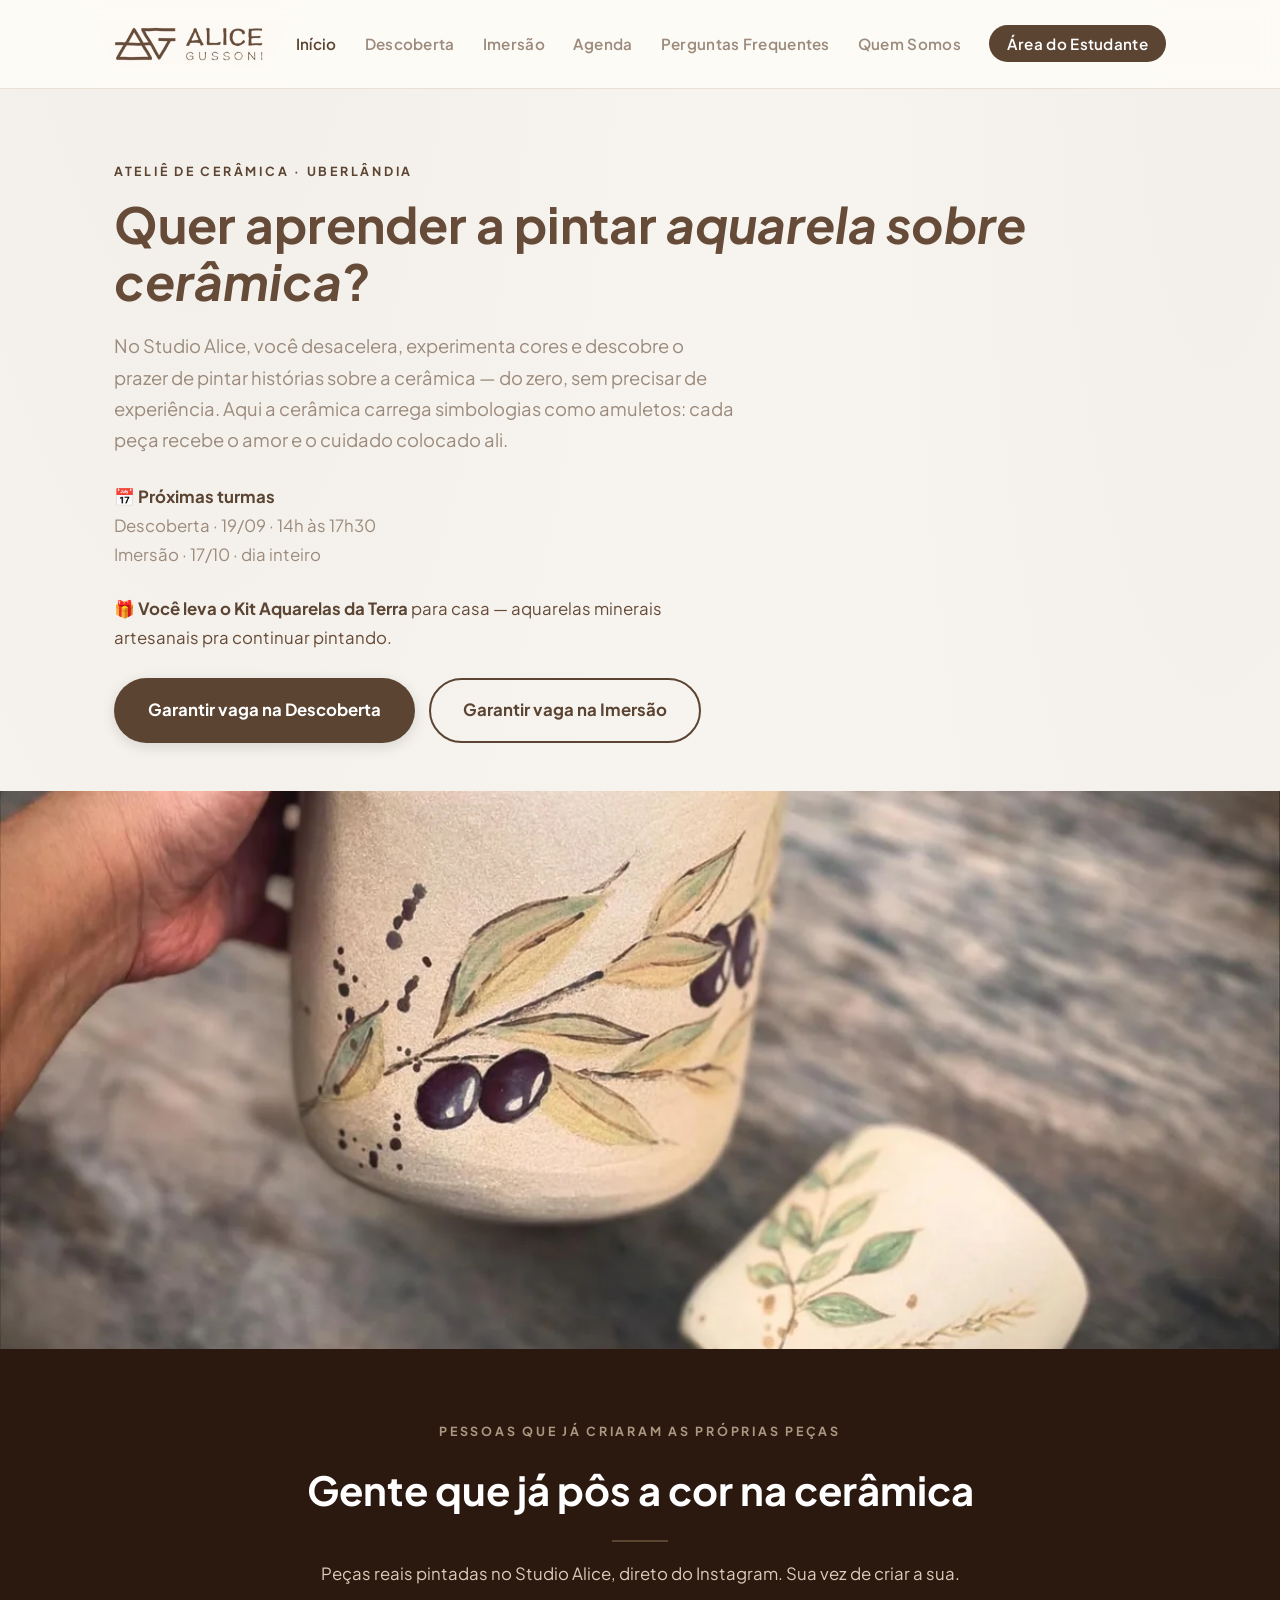
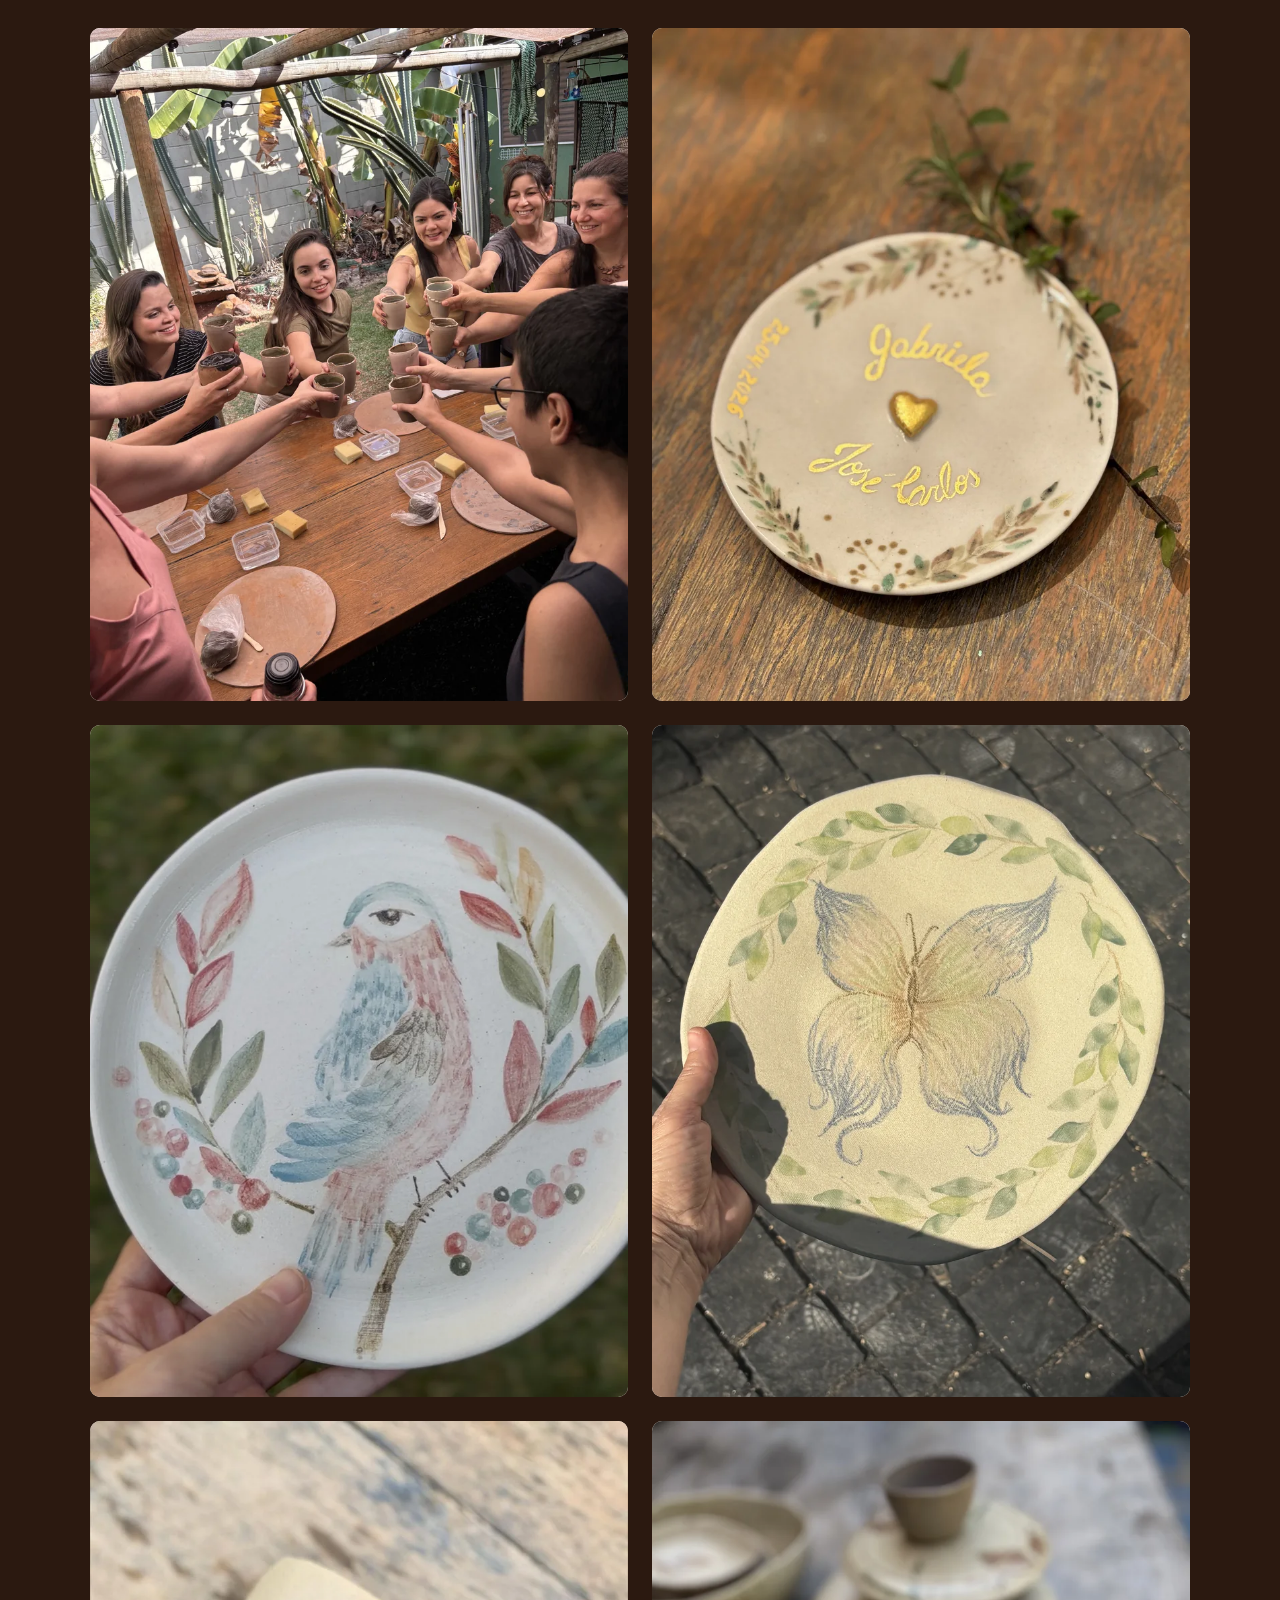
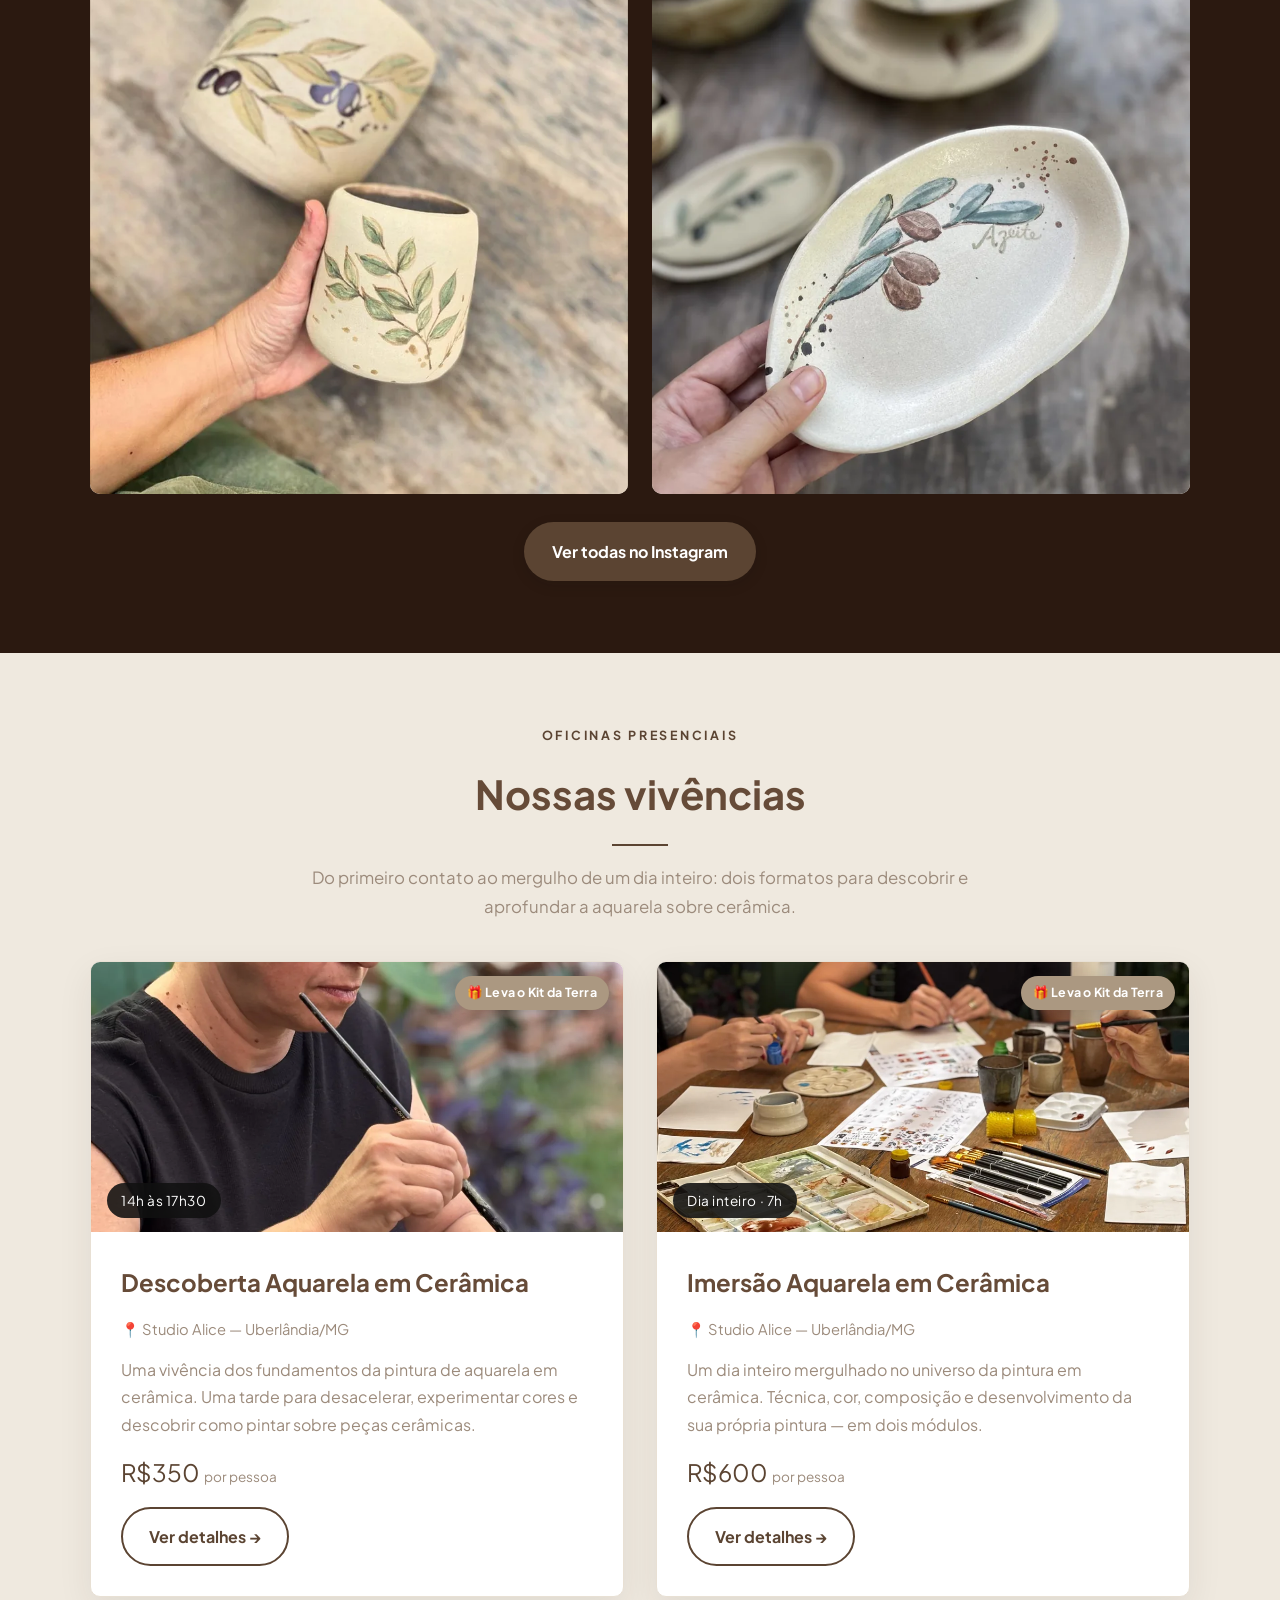
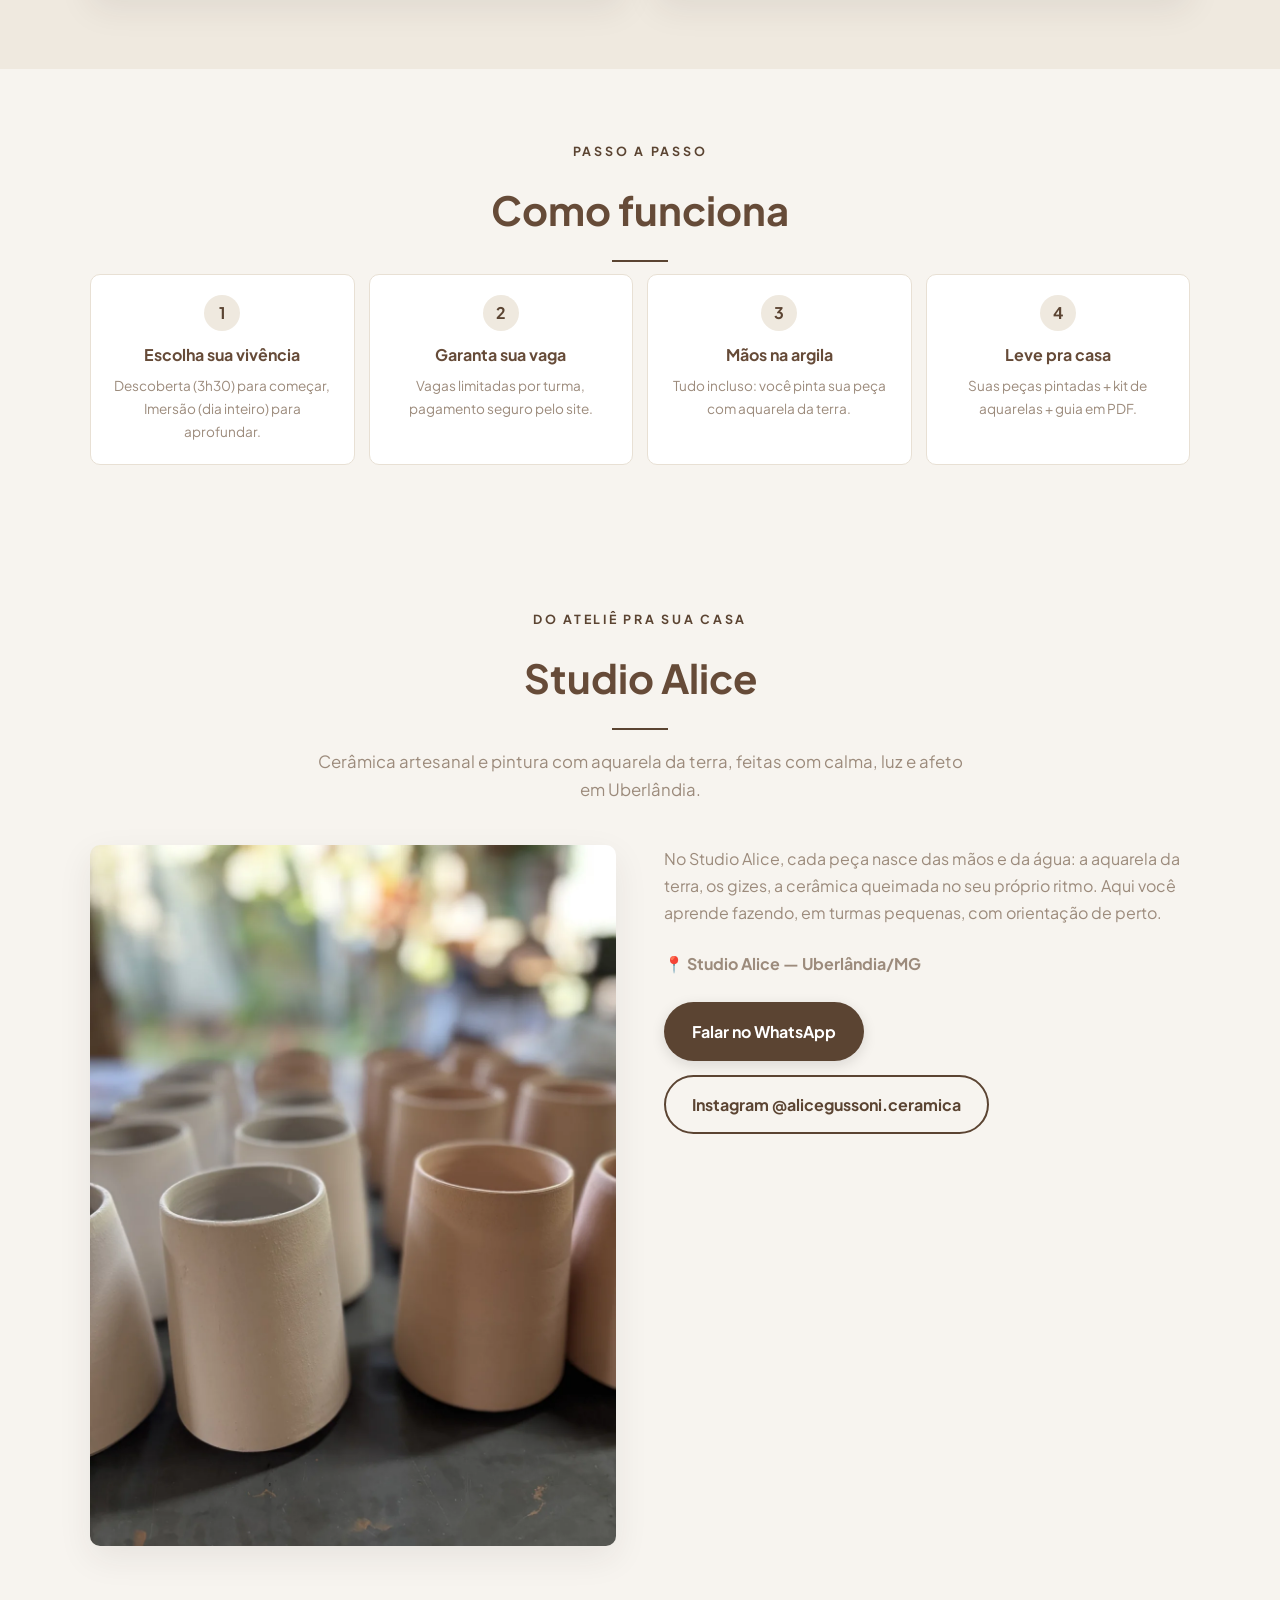
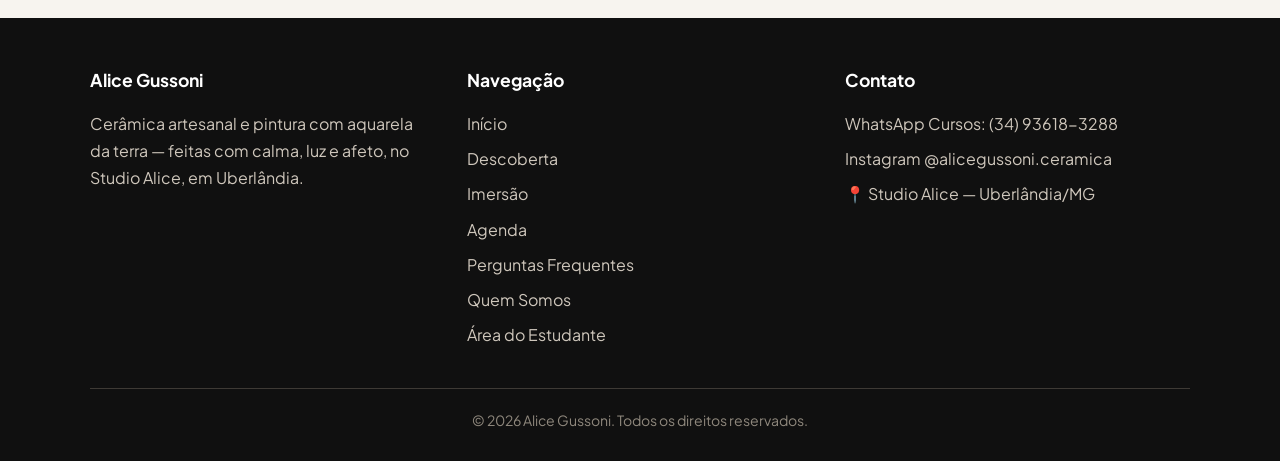
==== commit e913b440: "Destaca o brinde (Kit Aquarelas da Terra): selo nos cards, bloco nas paginas de curso e tag na agend" ====
--- a/index.html
+++ b/index.html
@@ -8,7 +8,7 @@
   <link rel="preconnect" href="https://fonts.googleapis.com">
   <link rel="preconnect" href="https://fonts.gstatic.com" crossorigin>
   <link href="https://fonts.googleapis.com/css2?family=Plus+Jakarta+Sans:wght@400;500;600;700&display=swap" rel="stylesheet">
-  <link rel="stylesheet" href="assets/css/style.min.css?v=1">
+  <link rel="stylesheet" href="assets/css/style.min.css?v=3">
   <link rel="icon" type="image/webp" href="assets/img/logo-alice.webp">
 </head>
 <body>
@@ -41,6 +41,7 @@
         <h1>Quer aprender a pintar <em>aquarela sobre cerâmica</em>?</h1>
         <p class="lead">No Studio Alice, você desacelera, experimenta cores e descobre o prazer de pintar histórias sobre a cerâmica — do zero, sem precisar de experiência. Aqui a cerâmica carrega simbologias como amuletos: cada peça recebe o amor e o cuidado colocado ali.</p>
         <p class="hero-date"><span class="date-head">📅 Próximas turmas</span><br>Descoberta · 19/09 · 14h às 17h30<br>Imersão · 17/10 · dia inteiro</p>
+        <p class="hero-note">🎁 <strong>Você leva o Kit Aquarelas da Terra</strong> para casa — aquarelas minerais artesanais pra continuar pintando.</p>
         <div class="btn-group">
           <a class="btn btn-primary btn-lg" href="curso-descoberta.html">Garantir vaga na Descoberta</a>
           <a class="btn btn-outline btn-lg" href="curso-imersao.html">Garantir vaga na Imersão</a>
@@ -77,6 +78,7 @@
           <article class="course-card">
             <div class="image">
               <img src="assets/img/aula-pintura-ceramica.webp" alt="Aluna pintando uma peça de cerâmica com aquarela na oficina Descoberta" width="1000" height="1250" loading="lazy" decoding="async">
+              <span class="gift-flag">🎁 Leva o Kit da Terra</span>
               <span class="stamp">14h às 17h30</span>
             </div>
             <div class="body">
@@ -92,6 +94,7 @@
           <article class="course-card">
             <div class="image">
               <img src="assets/img/turma-pintando-atelie.webp" alt="Turma pintando peças de cerâmica à mesa no ateliê durante a Imersão" width="1000" height="1048" loading="lazy" decoding="async">
+              <span class="gift-flag">🎁 Leva o Kit da Terra</span>
               <span class="stamp">Dia inteiro · 7h</span>
             </div>
             <div class="body">
--- a/assets/css/style.min.css
+++ b/assets/css/style.min.css
@@ -1 +1 @@
-:root{--bg:#F7F4EF;--bg-alt:#EFE9DF;--cta:#5B4432;--cta-dark:#4A3727;--text:#664B38;--text-soft:#9C8B7C;--line:#E8E0D4;--accent:#5B4432;--accent-dark:#4A3727;--accent-soft:#F0EAE0;--gold:#AB9881;--olive:#9C8B7C;--white:#FFFFFF;--serif:'Plus Jakarta Sans','Segoe UI',Arial,sans-serif;--sans:'Plus Jakarta Sans','Segoe UI',Arial,sans-serif;--shadow:0 12px 34px rgba(46, 42, 37, 0.08);--radius:10px}*{margin:0;padding:0;box-sizing:border-box}html{scroll-behavior:smooth}body{font-family:var(--sans);background:radial-gradient(ellipse 70% 50% at 15% -8%,rgba(91,68,50,.04),transparent 60%),radial-gradient(ellipse 55% 45% at 95% 0,rgba(102,75,56,.03),transparent 55%),var(--bg);color:var(--text);line-height:1.7;font-size:16px;-webkit-font-smoothing:antialiased}img{max-width:100%;display:block}a{color:var(--cta);text-decoration:none;transition:color .2s ease}a:hover{color:var(--cta-dark)}.site-header{position:sticky;top:0;z-index:100;background:rgba(253,251,246,.94);backdrop-filter:blur(8px);border-bottom:1px solid var(--line)}.header-inner{max-width:1100px;margin:0 auto;padding:14px 24px;display:flex;align-items:center;justify-content:space-between;gap:20px}.brand{display:flex;align-items:center;gap:10px}.brand img{height:60px;width:auto}.main-nav ul{display:flex;gap:28px;list-style:none;align-items:center}.main-nav a{color:var(--text-soft);font-size:.95rem;font-weight:600;letter-spacing:.02em}.main-nav a.active,.main-nav a:hover{color:var(--cta)}.nav-cta{background:var(--cta)!important;color:#fff!important;padding:9px 18px;border-radius:999px}.nav-cta:hover{background:var(--cta-dark)!important;color:#fff!important}.nav-toggle{display:none;background:0 0;border:1px solid var(--line);border-radius:8px;padding:8px 12px;font-size:1.1rem;color:var(--text);cursor:pointer}@media (max-width:860px){.nav-toggle{display:block}.main-nav{position:absolute;top:100%;left:0;right:0;background:var(--bg);border-bottom:1px solid var(--line);padding:16px 24px;display:none}.main-nav.open{display:block}.main-nav ul{flex-direction:column;gap:16px;align-items:flex-start}}.hero{max-width:1100px;margin:0 auto;padding:72px 24px 0}.hero h1{font-family:var(--serif);font-size:clamp(2rem, 4.4vw, 3.1rem);line-height:1.15;margin-bottom:20px}.hero h1 em{font-style:italic}.hero p.lead{color:var(--text-soft);font-size:1.15rem;max-width:34em;margin-bottom:28px}.hero .hero-note{color:var(--text);font-size:1.05rem;max-width:36em;margin:0 0 26px}.hero .hero-note strong{color:var(--accent)}.hero-date{color:var(--text-soft);font-size:1.05rem;line-height:1.7;margin:0 0 26px}.hero-date .date-head{color:var(--accent);font-weight:700}@media (max-width:600px){.hero .btn-group{flex-direction:column}.hero .btn-group .btn{width:100%}}.hero-band{width:100%;overflow:hidden;margin-top:48px;max-height:62vh}.hero-band img{width:100%;height:62vh;min-height:340px;object-fit:cover;display:block}@media (max-width:760px){.hero-band{max-height:46vh}.hero-band img{height:46vh}}.btn-group{display:flex;flex-wrap:wrap;gap:14px}.btn{display:inline-flex;align-items:center;justify-content:center;gap:8px;padding:14px 26px;border-radius:999px;font-weight:700;font-size:1rem;border:2px solid transparent;cursor:pointer;transition:all .2s ease}.btn-primary{background:var(--cta);color:#fff}.btn-primary:hover{background:var(--cta-dark);color:#fff;transform:translateY(-1px)}.btn{box-shadow:0 4px 14px rgba(16,16,16,.12)}.btn-outline,.btn-whatsapp{box-shadow:none}.btn-outline{background:0 0;color:var(--cta);border-color:var(--cta)}.btn-outline:hover{background:var(--cta);color:#fff}.btn-whatsapp{background:#25d366;color:#fff}.btn-whatsapp:hover{background:#1da851;color:#fff}.btn-lg{padding:16px 32px;font-size:1.05rem}.section{padding:72px 24px}.section-alt{background:var(--bg-alt)}.section-gente{background:#2b1910;color:#f3ede3}.section-gente .section-title{color:#fff}.section-gente .section-sub{color:#d9ccb8}.section-gente .kicker{color:#ab9881}.section-gente .ig-card{background:#f6f1e8}.section-gente .btn-primary{background:var(--accent);color:var(--white)}.section-gente .btn-primary:hover{background:var(--accent-dark)}.section-inner{max-width:1100px;margin:0 auto}.kicker{display:block;text-align:center;text-transform:uppercase;letter-spacing:.22em;font-size:.78rem;font-weight:700;color:var(--accent);margin-bottom:14px}.kicker.left{text-align:left}.section-title{font-family:var(--serif);font-size:clamp(1.8rem, 3.2vw, 2.5rem);text-align:center;margin-bottom:12px}.section-title::after{content:"";display:block;width:56px;height:2px;background:var(--accent);margin:16px auto 0}.section-sub{text-align:center;color:var(--text-soft);max-width:40em;margin:18px auto 40px;font-size:1.05rem}.course-grid{display:grid;grid-template-columns:1fr 1fr;gap:32px}.course-card{background:var(--white);border-radius:var(--radius);overflow:hidden;box-shadow:var(--shadow);border:1px solid var(--line);display:flex;flex-direction:column;transition:transform .25s ease,box-shadow .25s ease}.course-card:hover{transform:translateY(-4px);box-shadow:0 18px 44px rgba(16,16,16,.14)}.course-card .image{height:270px;overflow:hidden;position:relative}.course-card .image img{width:100%;height:100%;object-fit:cover;transition:transform .5s ease}.course-card:hover .image img{transform:scale(1.05)}.course-card .image .stamp{position:absolute;left:16px;bottom:14px;background:rgba(16,16,16,.88);color:#fff;font-family:var(--serif);font-size:.85rem;letter-spacing:.04em;padding:6px 14px;border-radius:999px}.course-card .body{padding:30px;display:flex;flex-direction:column;gap:14px;flex:1}.course-card h3{font-family:var(--serif);font-size:1.5rem}.course-card .time{display:flex;gap:18px;flex-wrap:wrap;color:var(--text-soft);font-size:.92rem}.course-card .time span{display:inline-flex;align-items:center;gap:6px}.course-card p{color:var(--text-soft)}.course-card .btn{margin-top:auto;align-self:flex-start}.course-card .price{font-family:var(--serif);font-size:1.5rem;color:var(--accent)}.course-card .price small{font-family:var(--sans);font-size:.85rem;color:var(--text-soft)}@media (max-width:860px){.course-grid{grid-template-columns:1fr}.hero{padding-top:48px}}.banner{position:relative;max-width:1100px;margin:0 auto;padding:0 24px}.banner img{width:100%;height:300px;object-fit:cover;border-radius:var(--radius)}.banner .banner-overlay{position:absolute;inset:0;margin:0 24px;border-radius:var(--radius);background:linear-gradient(90deg,rgba(16,16,16,.78),rgba(16,16,16,.25) 65%,transparent);display:flex;flex-direction:column;justify-content:center;padding:0 48px;color:#fff}.banner .banner-overlay p{text-transform:uppercase;letter-spacing:.2em;font-size:.8rem;font-weight:700;color:#f0c9a8;margin-bottom:8px}.banner .banner-overlay h2{font-family:var(--serif);font-size:clamp(1.4rem, 3vw, 2.1rem);max-width:16em}@media (max-width:760px){.banner .banner-overlay{padding:0 24px}.banner .banner-overlay h2{font-size:1.3rem}}.steps{display:grid;grid-template-columns:repeat(auto-fit,minmax(180px,1fr));gap:14px}.step{text-align:center;padding:20px 14px;background:var(--white);border:1px solid var(--line);border-radius:var(--radius)}.step .num{width:36px;height:36px;margin:0 auto 10px;background:var(--bg-alt);color:var(--cta);border-radius:50%;display:flex;align-items:center;justify-content:center;font-family:var(--serif);font-size:1rem;font-weight:700}.step h4{font-family:var(--serif);font-size:1rem;margin-bottom:6px}.step p{color:var(--text-soft);font-size:.85rem}.gallery-grid{display:grid;grid-template-columns:repeat(3,1fr);gap:16px}.gallery-grid img{border-radius:12px;height:240px;width:100%;object-fit:cover}@media (max-width:860px){.gallery-grid{grid-template-columns:1fr}}.cta-band{background:var(--cta);color:#fff;text-align:center;padding:72px 24px}.cta-band h2{font-family:var(--serif);font-size:clamp(1.7rem, 3vw, 2.3rem);margin-bottom:12px}.cta-band p{max-width:34em;margin:0 auto 28px;font-size:1.05rem;opacity:.95}.cta-band .btn-primary{background:#fff;color:var(--cta);box-shadow:none}.cta-band .btn-primary:hover{background:var(--bg-alt);color:var(--cta-dark)}.cta-band .btn-whatsapp{background:#25d366;color:#fff}.cta-band .btn-whatsapp:hover{background:#1da851;color:#fff}.cta-band .price-line{font-family:var(--serif);font-size:1.2rem;margin-top:18px}.page-hero{text-align:center;padding:72px 24px 40px}.page-hero h1{font-family:var(--serif);font-size:clamp(2rem, 4vw, 2.8rem);margin-bottom:14px}.page-hero p{color:var(--text-soft);max-width:38em;margin:0 auto;font-size:1.1rem}.page-hero .badge{display:inline-block;background:var(--bg-alt);border:1px solid var(--line);color:var(--text);padding:6px 16px;border-radius:999px;font-weight:700;font-size:.92rem;margin-bottom:20px}.page-hero .course-date{display:inline-block;margin:0 auto 18px;background:var(--accent);color:var(--white);padding:10px 22px;border-radius:999px;font-size:1rem;font-weight:700}.page-hero .course-date a{color:#e9ddd0;text-decoration:underline;margin-left:8px;font-weight:600}.curso-vagas{max-width:420px;margin:0 auto 18px;text-align:center}.curso-vagas .ck-vagas{margin:0;text-align:left;background:var(--bg-alt);border:1px solid var(--line);border-radius:8px;padding:10px 12px}.curso-vagas .ck-vagas-bar{display:flex;gap:2px;height:4px}.curso-vagas .ck-vagas-bar .seg{flex:1;background:var(--line);border-radius:2px}.curso-vagas .ck-vagas-bar .seg.on{background:var(--accent)}.curso-vagas .ck-vagas-txt{display:flex;align-items:baseline;gap:8px;flex-wrap:wrap;margin-top:8px;font-size:.82rem;color:var(--text-soft);line-height:1.35}.curso-vagas .ck-vagas-txt strong{color:var(--accent);font-weight:800;white-space:nowrap}.curso-vagas .ck-vagas-status{display:inline-flex;align-items:center;gap:5px;font-weight:700;color:#b26a00;white-space:nowrap}.curso-vagas .ck-vagas-status::before{content:'';width:6px;height:6px;border-radius:50%;background:#b26a00;flex:0 0 6px}.curso-vagas .ck-vagas-warn{font-size:.82rem;font-weight:700;color:#b26a00;margin-top:8px;line-height:1.35}.curso-vagas .ck-vagas-cheia{font-size:.82rem;font-weight:700;color:#a34a2f;margin-top:8px;line-height:1.35}.curso-vagas .ck-vagas-cheia a{color:#a34a2f}.detail-grid{display:grid;grid-template-columns:1fr 1fr;gap:40px;align-items:start}.detail-grid .visual{border-radius:var(--radius);overflow:hidden;box-shadow:var(--shadow)}.detail-grid .visual img{width:100%;object-fit:cover}@media (max-width:860px){.detail-grid{grid-template-columns:1fr}}.block{margin-bottom:40px}.block h2{font-family:var(--serif);font-size:1.5rem;margin-bottom:16px;padding-bottom:10px;border-bottom:1px solid var(--line)}.block ul{list-style:none}.block ul li{padding:8px 0 8px 28px;position:relative;color:var(--text-soft)}.block ul li::before{content:"✓";position:absolute;left:0;color:var(--cta);font-weight:700}.card-list{display:grid;grid-template-columns:1fr 1fr;gap:16px;margin-top:20px}@media (max-width:860px){.card-list{grid-template-columns:1fr}}.tile{background:var(--white);border:1px solid var(--line);border-radius:var(--radius);padding:22px}.tile h4{font-family:var(--serif);font-size:1.1rem;margin-bottom:8px;color:var(--cta)}.tile p{color:var(--text-soft);font-size:.95rem}.price-box{background:var(--bg-alt);border:1px solid var(--line);border-radius:var(--radius);padding:32px;text-align:center}.price-box .price{font-family:var(--serif);font-size:2.4rem;color:var(--accent)}.price-box .price small{font-size:1rem;color:var(--text-soft);font-family:var(--sans)}.price-box p.note{color:var(--text-soft);font-size:.92rem;margin:12px 0 24px}.price-box .btn{width:100%;margin-bottom:12px}.combo{background:var(--white);border:2px solid var(--accent)}.combo .tag{background:var(--accent);color:#fff;display:inline-block;padding:4px 14px;border-radius:999px;font-size:.8rem;font-weight:700;margin-bottom:12px;letter-spacing:.04em}.faq{max-width:780px;margin:0 auto}.faq-item{background:var(--white);border:1px solid var(--line);border-radius:12px;margin-bottom:14px;overflow:hidden}.faq-item summary{padding:20px 24px;cursor:pointer;font-weight:700;font-size:1.02rem;list-style:none;display:flex;justify-content:space-between;align-items:center;gap:16px}.faq-item summary::-webkit-details-marker{display:none}.faq-item summary::after{content:"+";font-size:1.4rem;color:var(--cta);transition:transform .2s ease;flex-shrink:0}.faq-item[open] summary::after{transform:rotate(45deg)}.faq-item .faq-body{padding:0 24px 20px;color:var(--text-soft)}.about-wrap{display:grid;grid-template-columns:1fr 1fr;gap:48px;align-items:stretch}.about-wrap .visual{border-radius:var(--radius);overflow:hidden;box-shadow:var(--shadow);min-height:420px}.about-wrap .visual img{width:100%;height:100%;min-height:420px;object-fit:cover}@media (max-width:860px){.about-wrap{grid-template-columns:1fr}}.about-text p{color:var(--text-soft);margin-bottom:18px}.about-text h2{font-family:var(--serif);font-size:1.6rem;margin-bottom:16px}.people{display:grid;grid-template-columns:1fr 1fr;gap:20px;margin-top:32px}@media (max-width:860px){.people{grid-template-columns:1fr}}.person{background:var(--white);border:1px solid var(--line);border-radius:var(--radius);padding:24px}.person h4{font-family:var(--serif);font-size:1.2rem;margin-bottom:6px}.person .role{color:var(--cta);font-weight:700;font-size:.9rem;margin-bottom:10px}.person p{color:var(--text-soft);font-size:.95rem}.site-footer{background:#101010;color:#cfc7bc;padding:48px 24px 28px}.footer-inner{max-width:1100px;margin:0 auto}.footer-top{display:grid;grid-template-columns:repeat(auto-fit,minmax(220px,1fr));gap:32px;margin-bottom:32px}.footer-top h4{font-family:var(--serif);color:#fff;font-size:1.1rem;margin-bottom:14px}.footer-top a{color:#cfc7bc}.footer-top a:hover{color:#fff}.footer-top li{list-style:none;margin-bottom:8px}.footer-bottom{border-top:1px solid #3e3a35;padding-top:20px;text-align:center;font-size:.88rem;color:#8f887d}.selo{width:120px;opacity:.92}.ig-feed{display:grid;grid-template-columns:repeat(2,1fr);gap:20px;margin-top:8px}.ig-card{display:block;border-radius:var(--radius);overflow:hidden;text-decoration:none}.ig-card .ig-frame{position:relative;width:100%;aspect-ratio:4/5;background:var(--bg-alt);overflow:hidden}.ig-card .ig-frame img{width:100%;height:100%;object-fit:cover;display:block;transition:transform .4s ease}.ig-card:hover .ig-frame img{transform:scale(1.04)}.ig-card iframe{position:absolute;inset:0;width:100%;height:100%;border:0;background:#fff}.ig-card .ig-meta{display:none}.ig-follow{text-align:center;margin-top:28px}.ig-feed-gente{grid-template-columns:repeat(2,1fr);gap:24px}.ig-feed-gente .ig-card .ig-frame{aspect-ratio:4/5}@media (max-width:900px){.ig-feed{grid-template-columns:1fr 1fr}.ig-feed-gente{grid-template-columns:1fr 1fr}}@media (max-width:600px){.ig-feed{grid-template-columns:1fr 1fr}.ig-feed-gente{grid-template-columns:1fr 1fr}}.agenda-month{margin-bottom:48px}.agenda-month-title{font-family:var(--serif);font-size:1.5rem;text-align:center;margin-bottom:20px;display:flex;align-items:baseline;justify-content:center;gap:8px}.agenda-month-title span{color:var(--text-soft);font-size:1rem;font-family:var(--sans)}.agenda-days{display:flex;flex-direction:column;gap:12px}.agenda-day{display:grid;grid-template-columns:84px 1fr;gap:16px;align-items:stretch}.agenda-date{background:var(--bg-alt);border:1px solid var(--line);border-radius:var(--radius);display:flex;flex-direction:column;align-items:center;justify-content:center;padding:12px 6px;text-align:center}.agenda-date .num{font-family:var(--serif);font-size:1.9rem;line-height:1;color:var(--accent)}.agenda-date .week{font-size:.72rem;text-transform:uppercase;letter-spacing:.08em;color:var(--text-soft);margin-top:6px}.agenda-courses{display:flex;flex-direction:column;gap:8px}.agenda-empty{border:1px dashed var(--line);border-radius:var(--radius);padding:22px 18px;text-align:center;color:var(--text-soft);font-size:.95rem}.agenda-course{display:flex;align-items:center;justify-content:space-between;gap:12px;flex-wrap:wrap;padding:14px 18px;border-radius:var(--radius);border:1px solid var(--line);background:var(--white);color:var(--text);font-weight:600;transition:transform .15s ease,box-shadow .15s ease;border-left-width:4px}.agenda-course:hover{transform:translateY(-1px);box-shadow:var(--shadow);color:var(--text)}.agenda-course.descoberta{border-left-color:#5b4432}.agenda-course.imersao{border-left-color:#ab9881}.agenda-course .tag{font-size:.72rem;text-transform:uppercase;letter-spacing:.06em;color:var(--text-soft);font-weight:700;white-space:nowrap}.agenda-course .price-tag{font-family:var(--serif);color:var(--accent);font-weight:700;white-space:nowrap}@media (max-width:640px){.agenda-day{grid-template-columns:64px 1fr;gap:10px}.agenda-course{padding:12px;font-size:.92rem}}.text-center{text-align:center}.mt-1{margin-top:12px}.mt-2{margin-top:24px}.mt-3{margin-top:40px}.mb-2{margin-bottom:24px}.small{font-size:.88rem}.pdv-overlay{position:fixed;inset:0;z-index:200;background:rgba(20,14,9,.7);display:none;align-items:center;justify-content:center;padding:20px}.pdv-overlay.open{display:flex}.pdv-modal{background:var(--bg);border-radius:var(--radius);box-shadow:0 24px 60px rgba(0,0,0,.35);padding:32px;max-width:460px;width:100%;position:relative;max-height:90vh;overflow-y:auto}.pdv-modal h3{font-family:var(--serif);font-size:1.5rem;margin-bottom:4px}.pdv-modal .pdv-sub{color:var(--text-soft);margin-bottom:18px}.pdv-modal .pdv-sub strong{color:var(--accent)}.pdv-close{position:absolute;top:14px;right:16px;background:0 0;border:none;font-size:1.6rem;line-height:1;color:var(--text-soft);cursor:pointer}.pdv-close:hover{color:var(--text)}.pdv-modal label{display:block;font-size:.85rem;font-weight:700;color:var(--text);margin:14px 0 6px}.pdv-modal input{width:100%;padding:12px 14px;border:1px solid var(--line);border-radius:8px;font-size:1rem;font-family:var(--sans);color:var(--text);background:var(--white)}.pdv-modal input:focus{outline:2px solid var(--accent);border-color:transparent}.pdv-erro{margin-top:14px;padding:10px 12px;background:#f7e9e4;color:#a34a2f;border-radius:8px;font-size:.88rem}.pdv-codigo-hint{margin-top:8px;font-size:.85rem;font-weight:700}.pdv-codigo-hint.ok{color:#5c6b52}.pdv-codigo-hint.err{color:#a34a2f}.pdv-nota{margin-top:16px;font-size:.82rem;color:var(--text-soft)}.pdv-pag-label{margin-top:18px;font-size:.85rem;font-weight:700;color:var(--text)}.pdv-radio{display:flex;align-items:center;gap:8px;margin:8px 0 0;font-size:.92rem;color:var(--text);cursor:pointer}.pdv-radio input{width:auto;margin:0;accent-color:var(--accent)}.pdv-off{display:inline-block;background:var(--green,#5c6b52);color:#fff;font-size:.7rem;font-weight:700;padding:2px 8px;border-radius:999px;margin-left:4px;vertical-align:middle}.pdv-pix{margin-top:4px;padding:20px;background:var(--accent-soft);border:1px dashed var(--accent);border-radius:var(--radius);text-align:center}.pdv-pix-key{font-family:var(--serif);font-size:1.35rem;font-weight:700;letter-spacing:.05em;color:var(--accent);word-break:break-all}.pdv-pix-nome{font-size:.9rem;color:var(--text);margin-top:2px}.pdv-pix-tipo{font-size:.75rem;text-transform:uppercase;letter-spacing:.1em;color:var(--text-soft);margin-top:8px}.pdv-qr{text-align:center;margin:18px 0}.pdv-qr img{width:200px;height:200px;margin:0 auto;border-radius:8px}.pdv-copia{margin-top:4px}.pdv-copia-text{margin-top:10px;font-size:.78rem;color:var(--text-soft);word-break:break-all}.pdv-pessoa{margin-top:18px;padding-top:18px;border-top:1px dashed var(--line)}.pdv-pessoa-title{font-family:var(--serif);font-size:1.05rem;color:var(--accent);margin-bottom:6px}.pdv-resumo{margin-top:18px;padding:16px;background:var(--accent-soft);border-radius:10px}.pdv-resumo-linha{display:flex;justify-content:space-between;gap:10px;font-size:.9rem;color:var(--text);padding:3px 0}.pdv-resumo-desc{color:var(--accent)}.pdv-resumo-total{display:flex;justify-content:space-between;gap:10px;font-weight:700;font-size:1.05rem;color:var(--accent);border-top:1px solid var(--line);margin-top:8px;padding-top:8px}.pdv-resumo-empty{font-size:.88rem;color:var(--text-soft)}.pdv-modal .btn{margin-top:18px}+:root{--bg:#F7F4EF;--bg-alt:#EFE9DF;--cta:#5B4432;--cta-dark:#4A3727;--text:#664B38;--text-soft:#9C8B7C;--line:#E8E0D4;--accent:#5B4432;--accent-dark:#4A3727;--accent-soft:#F0EAE0;--gold:#AB9881;--olive:#9C8B7C;--white:#FFFFFF;--serif:'Plus Jakarta Sans','Segoe UI',Arial,sans-serif;--sans:'Plus Jakarta Sans','Segoe UI',Arial,sans-serif;--shadow:0 12px 34px rgba(46, 42, 37, 0.08);--radius:10px}*{margin:0;padding:0;box-sizing:border-box}html{scroll-behavior:smooth}body{font-family:var(--sans);background:radial-gradient(ellipse 70% 50% at 15% -8%,rgba(91,68,50,.04),transparent 60%),radial-gradient(ellipse 55% 45% at 95% 0,rgba(102,75,56,.03),transparent 55%),var(--bg);color:var(--text);line-height:1.7;font-size:16px;-webkit-font-smoothing:antialiased}img{max-width:100%;display:block}a{color:var(--cta);text-decoration:none;transition:color .2s ease}a:hover{color:var(--cta-dark)}.site-header{position:sticky;top:0;z-index:100;background:rgba(253,251,246,.94);backdrop-filter:blur(8px);border-bottom:1px solid var(--line)}.header-inner{max-width:1100px;margin:0 auto;padding:14px 24px;display:flex;align-items:center;justify-content:space-between;gap:20px}.brand{display:flex;align-items:center;gap:10px}.brand img{height:60px;width:auto}.main-nav ul{display:flex;gap:28px;list-style:none;align-items:center}.main-nav a{color:var(--text-soft);font-size:.95rem;font-weight:600;letter-spacing:.02em}.main-nav a.active,.main-nav a:hover{color:var(--cta)}.nav-cta{background:var(--cta)!important;color:#fff!important;padding:9px 18px;border-radius:999px}.nav-cta:hover{background:var(--cta-dark)!important;color:#fff!important}.nav-toggle{display:none;background:0 0;border:1px solid var(--line);border-radius:8px;padding:8px 12px;font-size:1.1rem;color:var(--text);cursor:pointer}@media (max-width:860px){.nav-toggle{display:block}.main-nav{position:absolute;top:100%;left:0;right:0;background:var(--bg);border-bottom:1px solid var(--line);padding:16px 24px;display:none}.main-nav.open{display:block}.main-nav ul{flex-direction:column;gap:16px;align-items:flex-start}}.hero{max-width:1100px;margin:0 auto;padding:72px 24px 0}.hero h1{font-family:var(--serif);font-size:clamp(2rem, 4.4vw, 3.1rem);line-height:1.15;margin-bottom:20px}.hero h1 em{font-style:italic}.hero p.lead{color:var(--text-soft);font-size:1.15rem;max-width:34em;margin-bottom:28px}.hero .hero-note{color:var(--text);font-size:1.05rem;max-width:36em;margin:0 0 26px}.hero .hero-note strong{color:var(--accent)}.hero-date{color:var(--text-soft);font-size:1.05rem;line-height:1.7;margin:0 0 26px}.hero-date .date-head{color:var(--accent);font-weight:700}@media (max-width:600px){.hero .btn-group{flex-direction:column}.hero .btn-group .btn{width:100%}}.hero-band{width:100%;overflow:hidden;margin-top:48px;max-height:62vh}.hero-band img{width:100%;height:62vh;min-height:340px;object-fit:cover;display:block}@media (max-width:760px){.hero-band{max-height:46vh}.hero-band img{height:46vh}}.btn-group{display:flex;flex-wrap:wrap;gap:14px}.btn{display:inline-flex;align-items:center;justify-content:center;gap:8px;padding:14px 26px;border-radius:999px;font-weight:700;font-size:1rem;border:2px solid transparent;cursor:pointer;transition:all .2s ease}.btn-primary{background:var(--cta);color:#fff}.btn-primary:hover{background:var(--cta-dark);color:#fff;transform:translateY(-1px)}.btn{box-shadow:0 4px 14px rgba(16,16,16,.12)}.btn-outline,.btn-whatsapp{box-shadow:none}.btn-outline{background:0 0;color:var(--cta);border-color:var(--cta)}.btn-outline:hover{background:var(--cta);color:#fff}.btn-whatsapp{background:#25d366;color:#fff}.btn-whatsapp:hover{background:#1da851;color:#fff}.btn-lg{padding:16px 32px;font-size:1.05rem}.section{padding:72px 24px}.section-alt{background:var(--bg-alt)}.section-gente{background:#2b1910;color:#f3ede3}.section-gente .section-title{color:#fff}.section-gente .section-sub{color:#d9ccb8}.section-gente .kicker{color:#ab9881}.section-gente .ig-card{background:#f6f1e8}.section-gente .btn-primary{background:var(--accent);color:var(--white)}.section-gente .btn-primary:hover{background:var(--accent-dark)}.section-inner{max-width:1100px;margin:0 auto}.kicker{display:block;text-align:center;text-transform:uppercase;letter-spacing:.22em;font-size:.78rem;font-weight:700;color:var(--accent);margin-bottom:14px}.kicker.left{text-align:left}.section-title{font-family:var(--serif);font-size:clamp(1.8rem, 3.2vw, 2.5rem);text-align:center;margin-bottom:12px}.section-title::after{content:"";display:block;width:56px;height:2px;background:var(--accent);margin:16px auto 0}.section-sub{text-align:center;color:var(--text-soft);max-width:40em;margin:18px auto 40px;font-size:1.05rem}.course-grid{display:grid;grid-template-columns:1fr 1fr;gap:32px}.course-card{background:var(--white);border-radius:var(--radius);overflow:hidden;box-shadow:var(--shadow);border:1px solid var(--line);display:flex;flex-direction:column;transition:transform .25s ease,box-shadow .25s ease}.course-card:hover{transform:translateY(-4px);box-shadow:0 18px 44px rgba(16,16,16,.14)}.course-card .image{height:270px;overflow:hidden;position:relative}.course-card .image img{width:100%;height:100%;object-fit:cover;transition:transform .5s ease}.course-card:hover .image img{transform:scale(1.05)}.course-card .image .stamp{position:absolute;left:16px;bottom:14px;background:rgba(16,16,16,.88);color:#fff;font-family:var(--serif);font-size:.85rem;letter-spacing:.04em;padding:6px 14px;border-radius:999px}.course-card .body{padding:30px;display:flex;flex-direction:column;gap:14px;flex:1}.course-card h3{font-family:var(--serif);font-size:1.5rem}.course-card .time{display:flex;gap:18px;flex-wrap:wrap;color:var(--text-soft);font-size:.92rem}.course-card .time span{display:inline-flex;align-items:center;gap:6px}.course-card p{color:var(--text-soft)}.course-card .btn{margin-top:auto;align-self:flex-start}.course-card .price{font-family:var(--serif);font-size:1.5rem;color:var(--accent)}.course-card .price small{font-family:var(--sans);font-size:.85rem;color:var(--text-soft)}@media (max-width:860px){.course-grid{grid-template-columns:1fr}.hero{padding-top:48px}}.banner{position:relative;max-width:1100px;margin:0 auto;padding:0 24px}.banner img{width:100%;height:300px;object-fit:cover;border-radius:var(--radius)}.banner .banner-overlay{position:absolute;inset:0;margin:0 24px;border-radius:var(--radius);background:linear-gradient(90deg,rgba(16,16,16,.78),rgba(16,16,16,.25) 65%,transparent);display:flex;flex-direction:column;justify-content:center;padding:0 48px;color:#fff}.banner .banner-overlay p{text-transform:uppercase;letter-spacing:.2em;font-size:.8rem;font-weight:700;color:#f0c9a8;margin-bottom:8px}.banner .banner-overlay h2{font-family:var(--serif);font-size:clamp(1.4rem, 3vw, 2.1rem);max-width:16em}@media (max-width:760px){.banner .banner-overlay{padding:0 24px}.banner .banner-overlay h2{font-size:1.3rem}}.steps{display:grid;grid-template-columns:repeat(auto-fit,minmax(180px,1fr));gap:14px}.step{text-align:center;padding:20px 14px;background:var(--white);border:1px solid var(--line);border-radius:var(--radius)}.step .num{width:36px;height:36px;margin:0 auto 10px;background:var(--bg-alt);color:var(--cta);border-radius:50%;display:flex;align-items:center;justify-content:center;font-family:var(--serif);font-size:1rem;font-weight:700}.step h4{font-family:var(--serif);font-size:1rem;margin-bottom:6px}.step p{color:var(--text-soft);font-size:.85rem}.gallery-grid{display:grid;grid-template-columns:repeat(3,1fr);gap:16px}.gallery-grid img{border-radius:12px;height:240px;width:100%;object-fit:cover}@media (max-width:860px){.gallery-grid{grid-template-columns:1fr}}.cta-band{background:var(--cta);color:#fff;text-align:center;padding:72px 24px}.cta-band h2{font-family:var(--serif);font-size:clamp(1.7rem, 3vw, 2.3rem);margin-bottom:12px}.cta-band p{max-width:34em;margin:0 auto 28px;font-size:1.05rem;opacity:.95}.cta-band .btn-primary{background:#fff;color:var(--cta);box-shadow:none}.cta-band .btn-primary:hover{background:var(--bg-alt);color:var(--cta-dark)}.cta-band .btn-whatsapp{background:#25d366;color:#fff}.cta-band .btn-whatsapp:hover{background:#1da851;color:#fff}.cta-band .price-line{font-family:var(--serif);font-size:1.2rem;margin-top:18px}.page-hero{text-align:center;padding:72px 24px 40px}.page-hero h1{font-family:var(--serif);font-size:clamp(2rem, 4vw, 2.8rem);margin-bottom:14px}.page-hero p{color:var(--text-soft);max-width:38em;margin:0 auto;font-size:1.1rem}.page-hero .badge{display:inline-block;background:var(--bg-alt);border:1px solid var(--line);color:var(--text);padding:6px 16px;border-radius:999px;font-weight:700;font-size:.92rem;margin-bottom:20px}.page-hero .course-date{display:inline-block;margin:0 auto 18px;background:var(--accent);color:var(--white);padding:10px 22px;border-radius:999px;font-size:1rem;font-weight:700}.page-hero .course-date a{color:#e9ddd0;text-decoration:underline;margin-left:8px;font-weight:600}.curso-vagas{max-width:420px;margin:0 auto 18px;text-align:center}.curso-vagas .ck-vagas{margin:0;text-align:left;background:var(--bg-alt);border:1px solid var(--line);border-radius:8px;padding:10px 12px}.curso-vagas .ck-vagas-bar{display:flex;gap:2px;height:4px}.curso-vagas .ck-vagas-bar .seg{flex:1;background:var(--line);border-radius:2px}.curso-vagas .ck-vagas-bar .seg.on{background:var(--accent)}.curso-vagas .ck-vagas-txt{display:flex;align-items:baseline;gap:8px;flex-wrap:wrap;margin-top:8px;font-size:.82rem;color:var(--text-soft);line-height:1.35}.curso-vagas .ck-vagas-txt strong{color:var(--accent);font-weight:800;white-space:nowrap}.curso-vagas .ck-vagas-status{display:inline-flex;align-items:center;gap:5px;font-weight:700;color:#b26a00;white-space:nowrap}.curso-vagas .ck-vagas-status::before{content:'';width:6px;height:6px;border-radius:50%;background:#b26a00;flex:0 0 6px}.curso-vagas .ck-vagas-warn{font-size:.82rem;font-weight:700;color:#b26a00;margin-top:8px;line-height:1.35}.curso-vagas .ck-vagas-cheia{font-size:.82rem;font-weight:700;color:#a34a2f;margin-top:8px;line-height:1.35}.curso-vagas .ck-vagas-cheia a{color:#a34a2f}.detail-grid{display:grid;grid-template-columns:1fr 1fr;gap:40px;align-items:start}.detail-grid .visual{border-radius:var(--radius);overflow:hidden;box-shadow:var(--shadow)}.detail-grid .visual img{width:100%;object-fit:cover}@media (max-width:860px){.detail-grid{grid-template-columns:1fr}}.block{margin-bottom:40px}.block h2{font-family:var(--serif);font-size:1.5rem;margin-bottom:16px;padding-bottom:10px;border-bottom:1px solid var(--line)}.block ul{list-style:none}.block ul li{padding:8px 0 8px 28px;position:relative;color:var(--text-soft)}.block ul li::before{content:"✓";position:absolute;left:0;color:var(--cta);font-weight:700}.card-list{display:grid;grid-template-columns:1fr 1fr;gap:16px;margin-top:20px}@media (max-width:860px){.card-list{grid-template-columns:1fr}}.tile{background:var(--white);border:1px solid var(--line);border-radius:var(--radius);padding:22px}.tile h4{font-family:var(--serif);font-size:1.1rem;margin-bottom:8px;color:var(--cta)}.tile p{color:var(--text-soft);font-size:.95rem}.price-box{background:var(--bg-alt);border:1px solid var(--line);border-radius:var(--radius);padding:32px;text-align:center}.price-box .price{font-family:var(--serif);font-size:2.4rem;color:var(--accent)}.price-box .price small{font-size:1rem;color:var(--text-soft);font-family:var(--sans)}.price-box p.note{color:var(--text-soft);font-size:.92rem;margin:12px 0 24px}.price-box .btn{width:100%;margin-bottom:12px}.combo{background:var(--white);border:2px solid var(--accent)}.combo .tag{background:var(--accent);color:#fff;display:inline-block;padding:4px 14px;border-radius:999px;font-size:.8rem;font-weight:700;margin-bottom:12px;letter-spacing:.04em}.faq{max-width:780px;margin:0 auto}.faq-item{background:var(--white);border:1px solid var(--line);border-radius:12px;margin-bottom:14px;overflow:hidden}.faq-item summary{padding:20px 24px;cursor:pointer;font-weight:700;font-size:1.02rem;list-style:none;display:flex;justify-content:space-between;align-items:center;gap:16px}.faq-item summary::-webkit-details-marker{display:none}.faq-item summary::after{content:"+";font-size:1.4rem;color:var(--cta);transition:transform .2s ease;flex-shrink:0}.faq-item[open] summary::after{transform:rotate(45deg)}.faq-item .faq-body{padding:0 24px 20px;color:var(--text-soft)}.about-wrap{display:grid;grid-template-columns:1fr 1fr;gap:48px;align-items:stretch}.about-wrap .visual{border-radius:var(--radius);overflow:hidden;box-shadow:var(--shadow);min-height:420px}.about-wrap .visual img{width:100%;height:100%;min-height:420px;object-fit:cover}@media (max-width:860px){.about-wrap{grid-template-columns:1fr}}.about-text p{color:var(--text-soft);margin-bottom:18px}.about-text h2{font-family:var(--serif);font-size:1.6rem;margin-bottom:16px}.people{display:grid;grid-template-columns:1fr 1fr;gap:20px;margin-top:32px}@media (max-width:860px){.people{grid-template-columns:1fr}}.person{background:var(--white);border:1px solid var(--line);border-radius:var(--radius);padding:24px}.person h4{font-family:var(--serif);font-size:1.2rem;margin-bottom:6px}.person .role{color:var(--cta);font-weight:700;font-size:.9rem;margin-bottom:10px}.person p{color:var(--text-soft);font-size:.95rem}.site-footer{background:#101010;color:#cfc7bc;padding:48px 24px 28px}.footer-inner{max-width:1100px;margin:0 auto}.footer-top{display:grid;grid-template-columns:repeat(auto-fit,minmax(220px,1fr));gap:32px;margin-bottom:32px}.footer-top h4{font-family:var(--serif);color:#fff;font-size:1.1rem;margin-bottom:14px}.footer-top a{color:#cfc7bc}.footer-top a:hover{color:#fff}.footer-top li{list-style:none;margin-bottom:8px}.footer-bottom{border-top:1px solid #3e3a35;padding-top:20px;text-align:center;font-size:.88rem;color:#8f887d}.selo{width:120px;opacity:.92}.ig-feed{display:grid;grid-template-columns:repeat(2,1fr);gap:20px;margin-top:8px}.ig-card{display:block;border-radius:var(--radius);overflow:hidden;text-decoration:none}.ig-card .ig-frame{position:relative;width:100%;aspect-ratio:4/5;background:var(--bg-alt);overflow:hidden}.ig-card .ig-frame img{width:100%;height:100%;object-fit:cover;display:block;transition:transform .4s ease}.ig-card:hover .ig-frame img{transform:scale(1.04)}.ig-card iframe{position:absolute;inset:0;width:100%;height:100%;border:0;background:#fff}.ig-card .ig-meta{display:none}.ig-follow{text-align:center;margin-top:28px}.ig-feed-gente{grid-template-columns:repeat(2,1fr);gap:24px}.ig-feed-gente .ig-card .ig-frame{aspect-ratio:4/5}@media (max-width:900px){.ig-feed{grid-template-columns:1fr 1fr}.ig-feed-gente{grid-template-columns:1fr 1fr}}@media (max-width:600px){.ig-feed{grid-template-columns:1fr 1fr}.ig-feed-gente{grid-template-columns:1fr 1fr}}.agenda-month{margin-bottom:48px}.agenda-month-title{font-family:var(--serif);font-size:1.5rem;text-align:center;margin-bottom:20px;display:flex;align-items:baseline;justify-content:center;gap:8px}.agenda-month-title span{color:var(--text-soft);font-size:1rem;font-family:var(--sans)}.agenda-days{display:flex;flex-direction:column;gap:12px}.agenda-day{display:grid;grid-template-columns:84px 1fr;gap:16px;align-items:stretch}.agenda-date{background:var(--bg-alt);border:1px solid var(--line);border-radius:var(--radius);display:flex;flex-direction:column;align-items:center;justify-content:center;padding:12px 6px;text-align:center}.agenda-date .num{font-family:var(--serif);font-size:1.9rem;line-height:1;color:var(--accent)}.agenda-date .week{font-size:.72rem;text-transform:uppercase;letter-spacing:.08em;color:var(--text-soft);margin-top:6px}.agenda-courses{display:flex;flex-direction:column;gap:8px}.agenda-empty{border:1px dashed var(--line);border-radius:var(--radius);padding:22px 18px;text-align:center;color:var(--text-soft);font-size:.95rem}.agenda-course{display:flex;align-items:center;justify-content:space-between;gap:12px;flex-wrap:wrap;padding:14px 18px;border-radius:var(--radius);border:1px solid var(--line);background:var(--white);color:var(--text);font-weight:600;transition:transform .15s ease,box-shadow .15s ease;border-left-width:4px}.agenda-course:hover{transform:translateY(-1px);box-shadow:var(--shadow);color:var(--text)}.agenda-course.descoberta{border-left-color:#5b4432}.agenda-course.imersao{border-left-color:#ab9881}.agenda-course .tag{font-size:.72rem;text-transform:uppercase;letter-spacing:.06em;color:var(--text-soft);font-weight:700;white-space:nowrap}.agenda-course .price-tag{font-family:var(--serif);color:var(--accent);font-weight:700;white-space:nowrap}@media (max-width:640px){.agenda-day{grid-template-columns:64px 1fr;gap:10px}.agenda-course{padding:12px;font-size:.92rem}}.text-center{text-align:center}.mt-1{margin-top:12px}.mt-2{margin-top:24px}.mt-3{margin-top:40px}.mb-2{margin-bottom:24px}.small{font-size:.88rem}.pdv-overlay{position:fixed;inset:0;z-index:200;background:rgba(20,14,9,.7);display:none;align-items:center;justify-content:center;padding:20px}.pdv-overlay.open{display:flex}.pdv-modal{background:var(--bg);border-radius:var(--radius);box-shadow:0 24px 60px rgba(0,0,0,.35);padding:32px;max-width:460px;width:100%;position:relative;max-height:90vh;overflow-y:auto}.pdv-modal h3{font-family:var(--serif);font-size:1.5rem;margin-bottom:4px}.pdv-modal .pdv-sub{color:var(--text-soft);margin-bottom:18px}.pdv-modal .pdv-sub strong{color:var(--accent)}.pdv-close{position:absolute;top:14px;right:16px;background:0 0;border:none;font-size:1.6rem;line-height:1;color:var(--text-soft);cursor:pointer}.pdv-close:hover{color:var(--text)}.pdv-modal label{display:block;font-size:.85rem;font-weight:700;color:var(--text);margin:14px 0 6px}.pdv-modal input{width:100%;padding:12px 14px;border:1px solid var(--line);border-radius:8px;font-size:1rem;font-family:var(--sans);color:var(--text);background:var(--white)}.pdv-modal input:focus{outline:2px solid var(--accent);border-color:transparent}.pdv-erro{margin-top:14px;padding:10px 12px;background:#f7e9e4;color:#a34a2f;border-radius:8px;font-size:.88rem}.pdv-codigo-hint{margin-top:8px;font-size:.85rem;font-weight:700}.pdv-codigo-hint.ok{color:#5c6b52}.pdv-codigo-hint.err{color:#a34a2f}.pdv-nota{margin-top:16px;font-size:.82rem;color:var(--text-soft)}.pdv-pag-label{margin-top:18px;font-size:.85rem;font-weight:700;color:var(--text)}.pdv-radio{display:flex;align-items:center;gap:8px;margin:8px 0 0;font-size:.92rem;color:var(--text);cursor:pointer}.pdv-radio input{width:auto;margin:0;accent-color:var(--accent)}.pdv-off{display:inline-block;background:var(--green,#5c6b52);color:#fff;font-size:.7rem;font-weight:700;padding:2px 8px;border-radius:999px;margin-left:4px;vertical-align:middle}.pdv-pix{margin-top:4px;padding:20px;background:var(--accent-soft);border:1px dashed var(--accent);border-radius:var(--radius);text-align:center}.pdv-pix-key{font-family:var(--serif);font-size:1.35rem;font-weight:700;letter-spacing:.05em;color:var(--accent);word-break:break-all}.pdv-pix-nome{font-size:.9rem;color:var(--text);margin-top:2px}.pdv-pix-tipo{font-size:.75rem;text-transform:uppercase;letter-spacing:.1em;color:var(--text-soft);margin-top:8px}.pdv-qr{text-align:center;margin:18px 0}.pdv-qr img{width:200px;height:200px;margin:0 auto;border-radius:8px}.pdv-copia{margin-top:4px}.pdv-copia-text{margin-top:10px;font-size:.78rem;color:var(--text-soft);word-break:break-all}.pdv-pessoa{margin-top:18px;padding-top:18px;border-top:1px dashed var(--line)}.pdv-pessoa-title{font-family:var(--serif);font-size:1.05rem;color:var(--accent);margin-bottom:6px}.pdv-resumo{margin-top:18px;padding:16px;background:var(--accent-soft);border-radius:10px}.pdv-resumo-linha{display:flex;justify-content:space-between;gap:10px;font-size:.9rem;color:var(--text);padding:3px 0}.pdv-resumo-desc{color:var(--accent)}.pdv-resumo-total{display:flex;justify-content:space-between;gap:10px;font-weight:700;font-size:1.05rem;color:var(--accent);border-top:1px solid var(--line);margin-top:8px;padding-top:8px}.pdv-resumo-empty{font-size:.88rem;color:var(--text-soft)}.pdv-modal .btn{margin-top:18px}.course-card .image .gift-flag{position:absolute;right:14px;top:14px;background:var(--gold);color:#fff;font-size:.78rem;font-weight:700;letter-spacing:.02em;padding:6px 12px;border-radius:999px;box-shadow:0 6px 16px rgba(46,42,37,.18)}.gift-box{display:grid;grid-template-columns:220px 1fr;gap:24px;align-items:center;background:var(--accent-soft);border:1px dashed var(--accent);border-radius:var(--radius);padding:22px;margin-top:24px}.gift-box img{width:100%;height:180px;object-fit:cover;border-radius:8px}.gift-box .gift-tag{display:inline-block;background:var(--gold);color:#fff;font-size:.72rem;font-weight:700;letter-spacing:.08em;text-transform:uppercase;padding:4px 12px;border-radius:999px;margin-bottom:10px}.gift-box h3{font-family:var(--serif);font-size:1.3rem;color:var(--cta);margin-bottom:8px}.gift-box p{color:var(--text-soft);font-size:.95rem}@media (max-width:640px){.gift-box{grid-template-columns:1fr}.gift-box img{height:200px}}
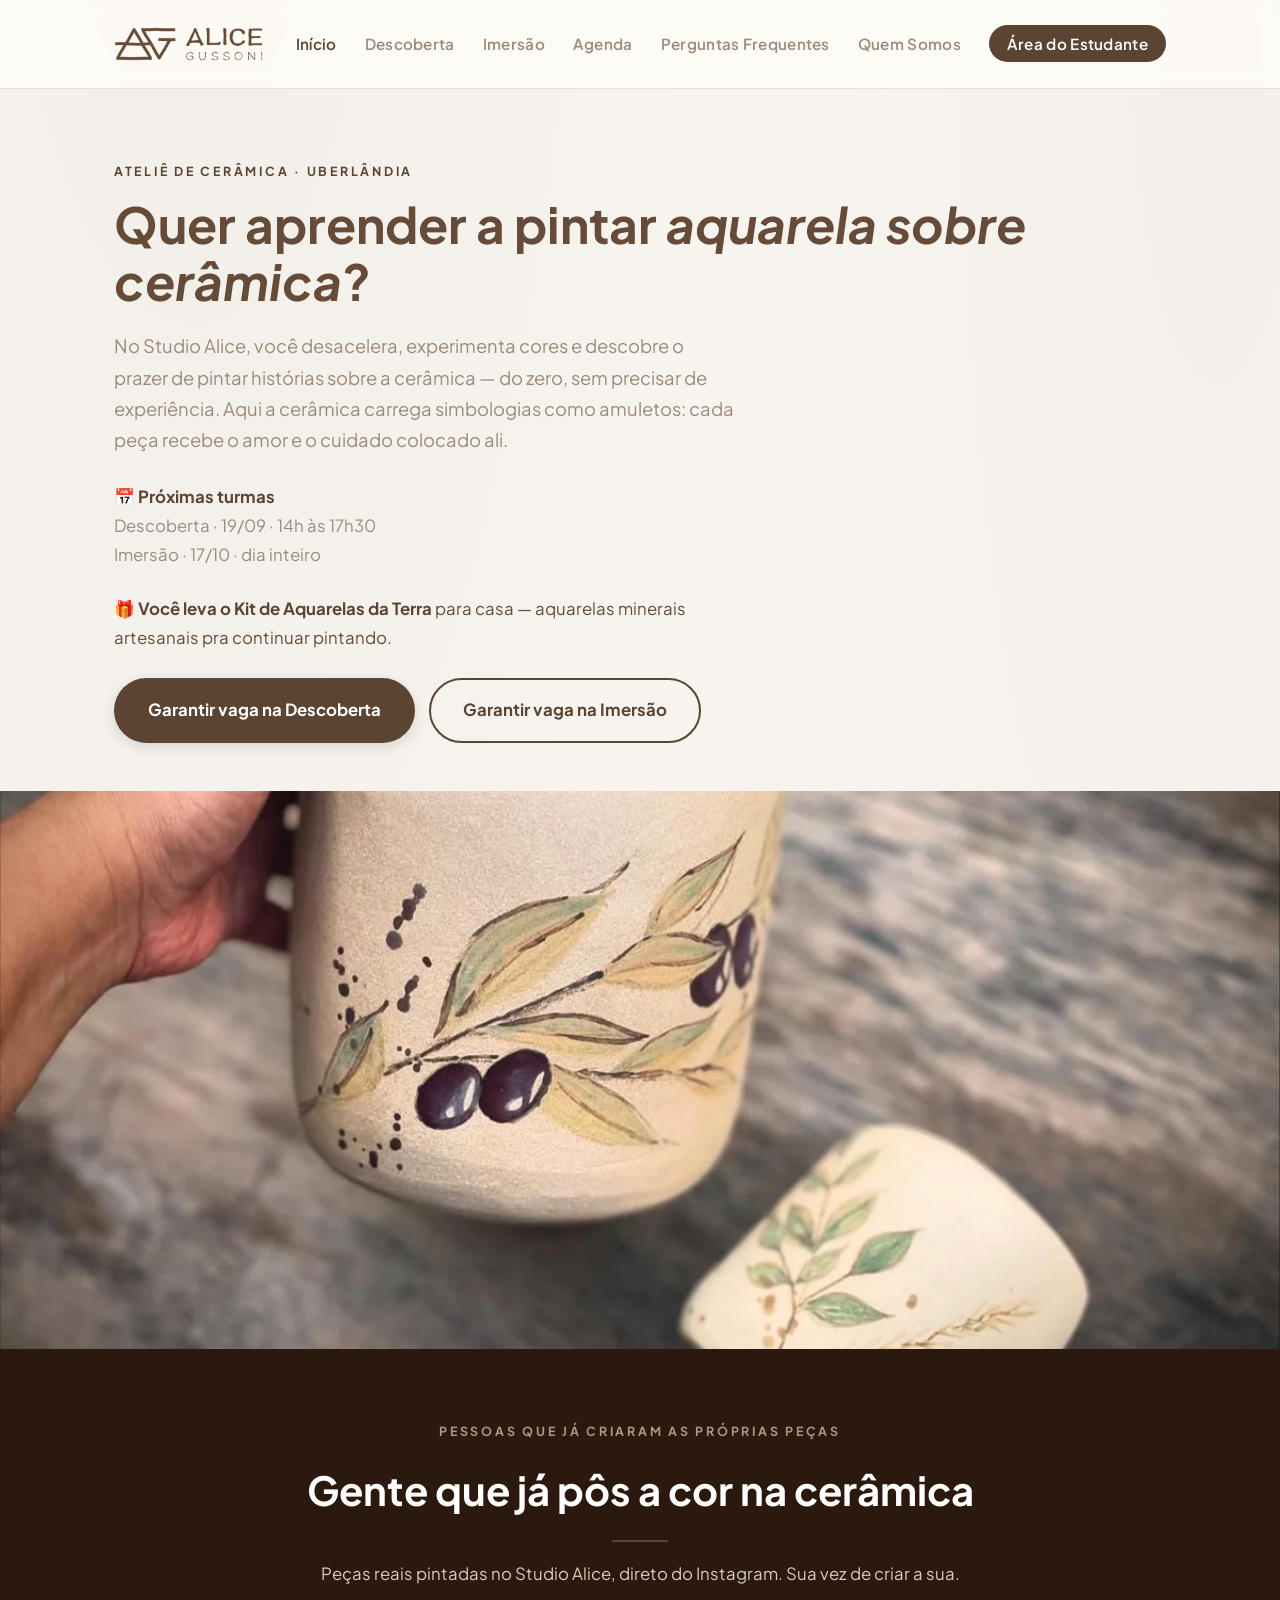
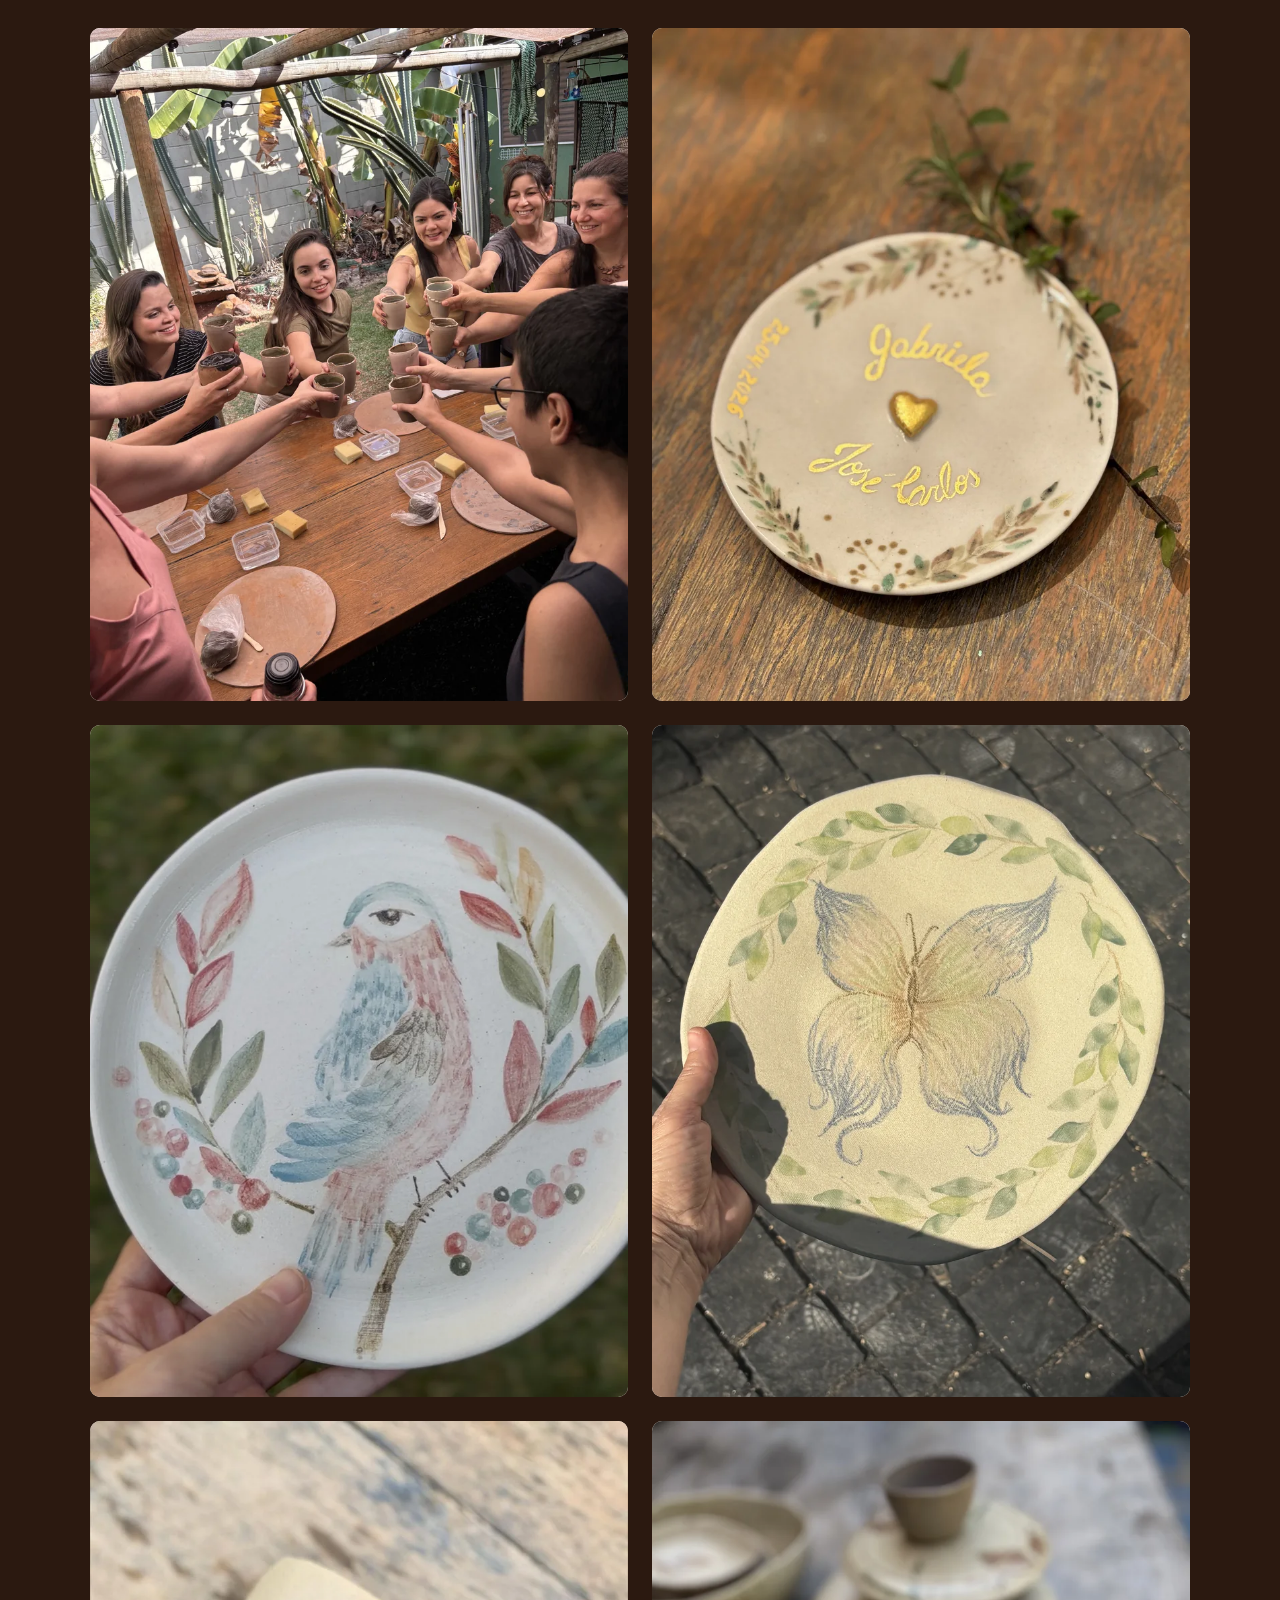
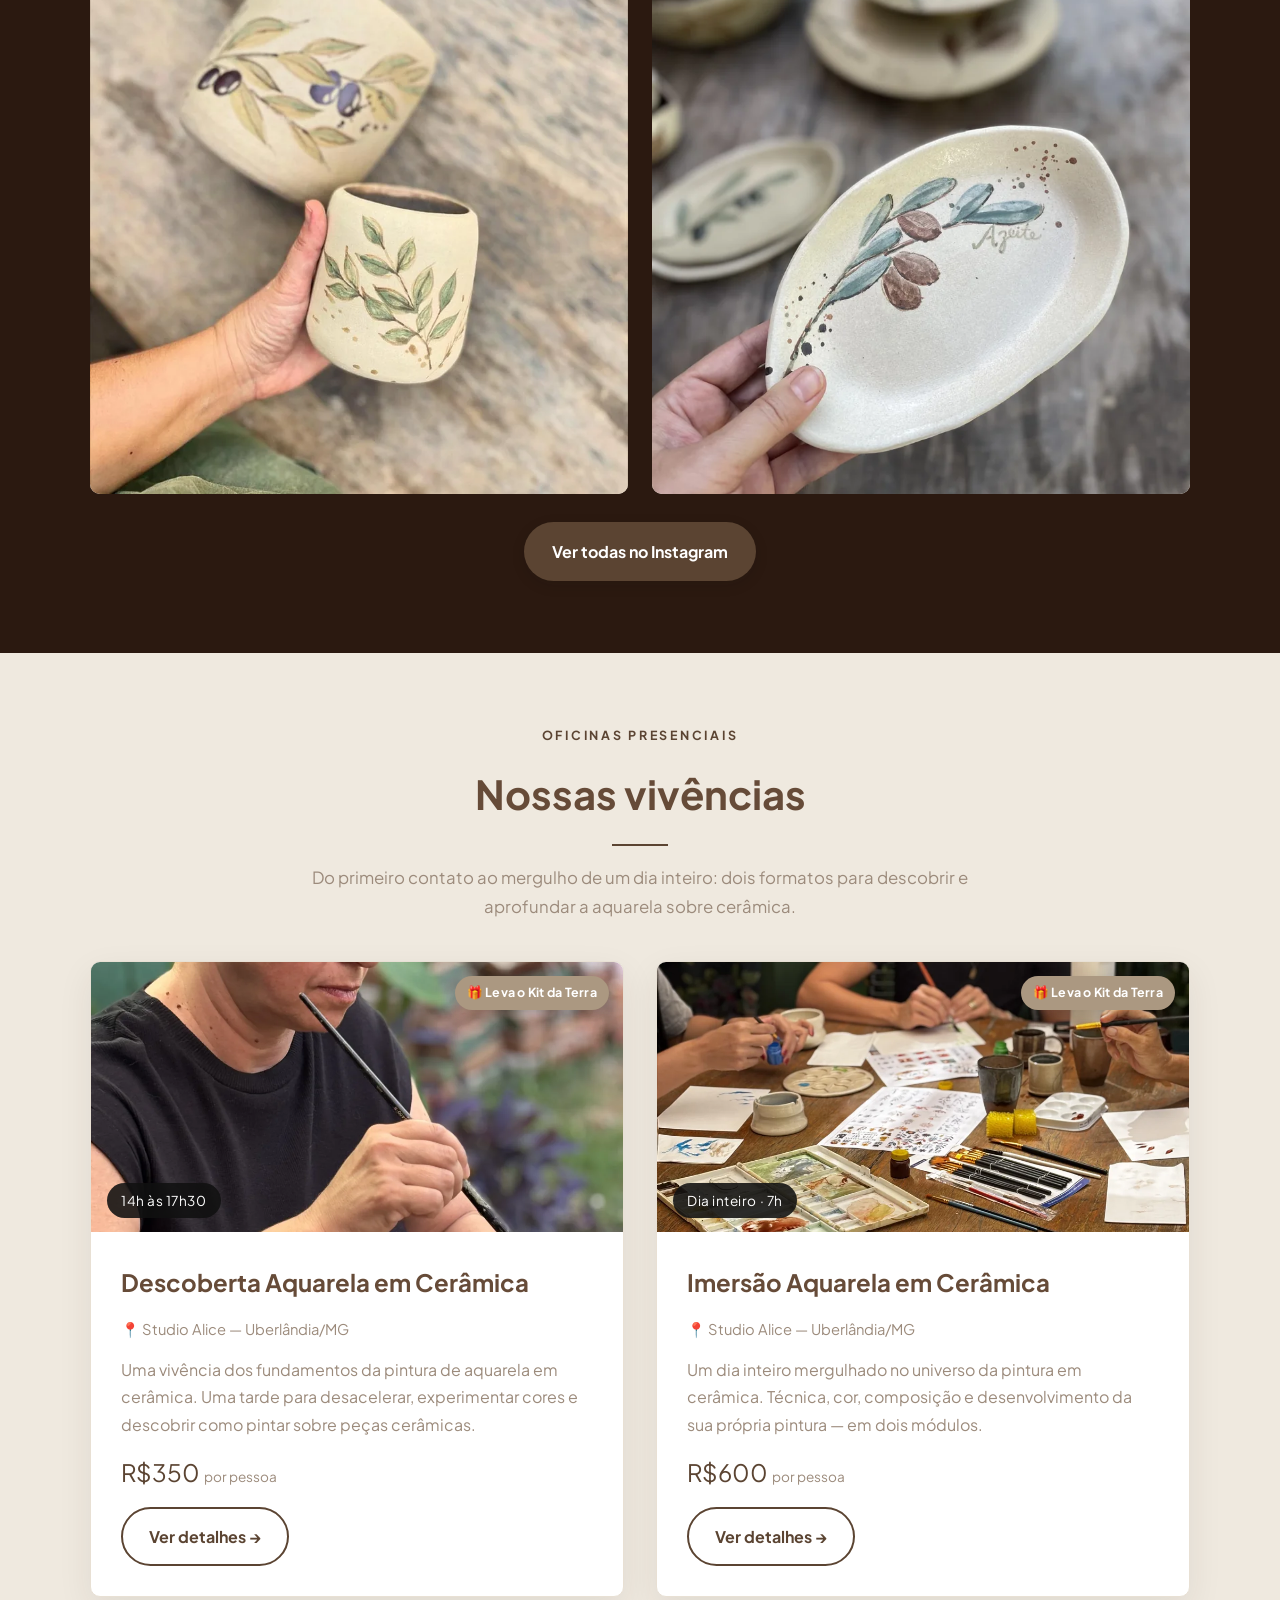
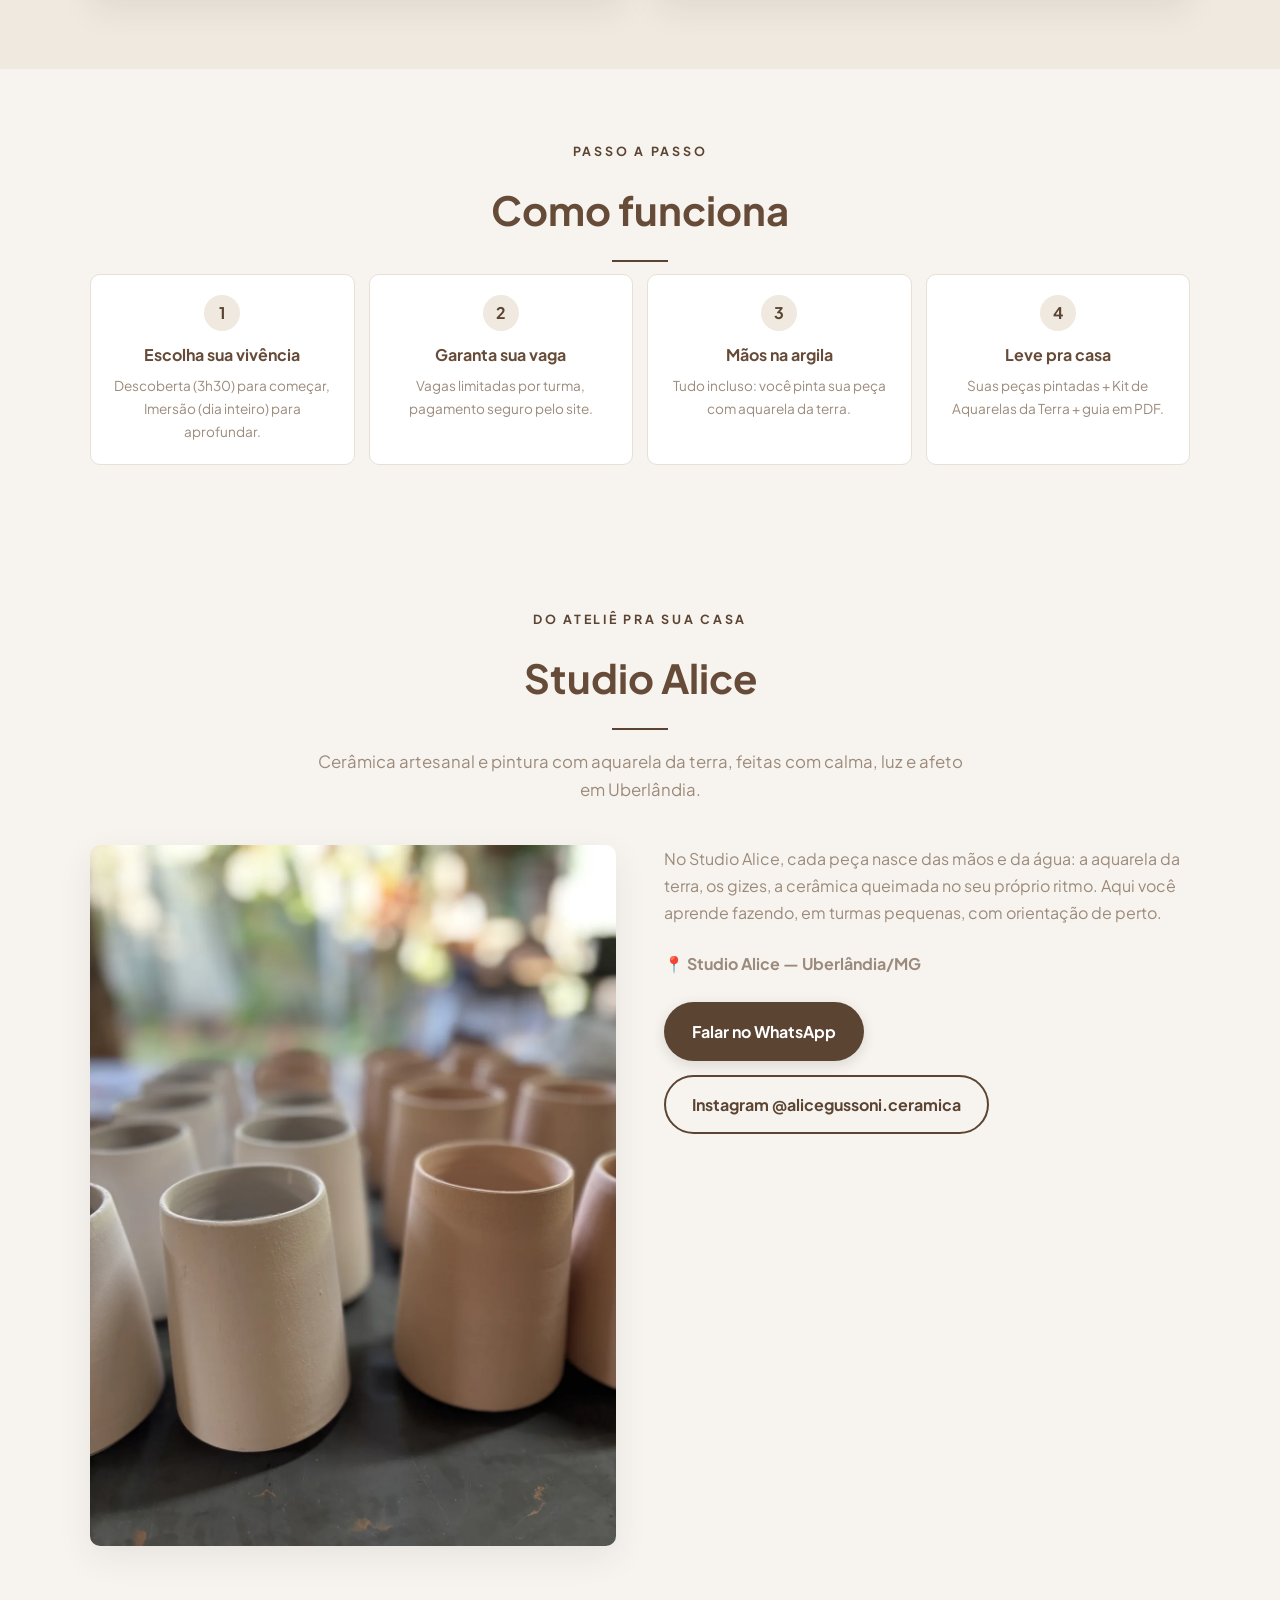
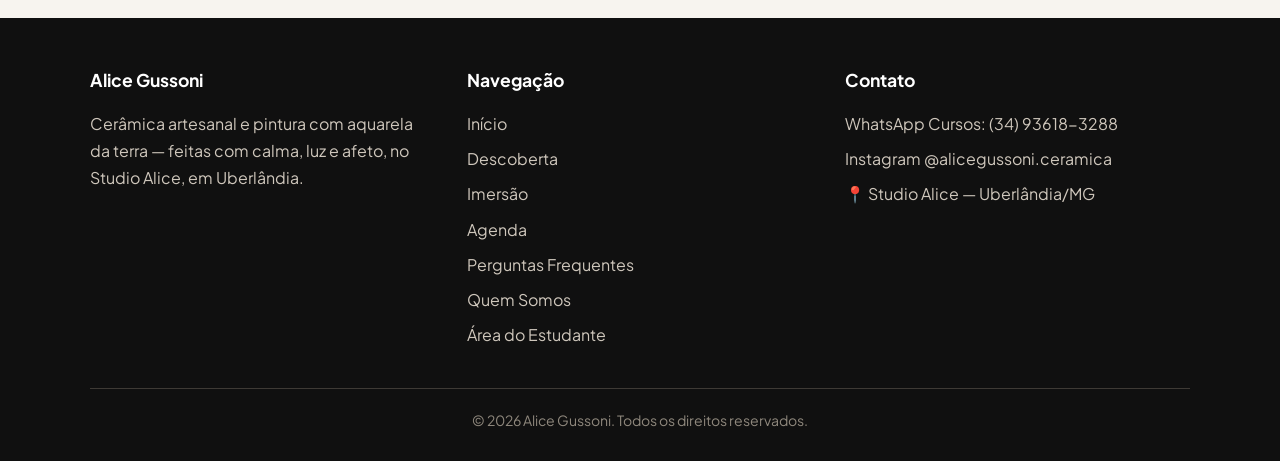
==== commit 1e38ef73: "Padroniza o brinde como 'Kit de Aquarelas da Terra' em todos os pontos" ====
--- a/index.html
+++ b/index.html
@@ -41,7 +41,7 @@
         <h1>Quer aprender a pintar <em>aquarela sobre cerâmica</em>?</h1>
         <p class="lead">No Studio Alice, você desacelera, experimenta cores e descobre o prazer de pintar histórias sobre a cerâmica — do zero, sem precisar de experiência. Aqui a cerâmica carrega simbologias como amuletos: cada peça recebe o amor e o cuidado colocado ali.</p>
         <p class="hero-date"><span class="date-head">📅 Próximas turmas</span><br>Descoberta · 19/09 · 14h às 17h30<br>Imersão · 17/10 · dia inteiro</p>
-        <p class="hero-note">🎁 <strong>Você leva o Kit Aquarelas da Terra</strong> para casa — aquarelas minerais artesanais pra continuar pintando.</p>
+        <p class="hero-note">🎁 <strong>Você leva o Kit de Aquarelas da Terra</strong> para casa — aquarelas minerais artesanais pra continuar pintando.</p>
         <div class="btn-group">
           <a class="btn btn-primary btn-lg" href="curso-descoberta.html">Garantir vaga na Descoberta</a>
           <a class="btn btn-outline btn-lg" href="curso-imersao.html">Garantir vaga na Imersão</a>
@@ -135,7 +135,7 @@
           <div class="step">
             <div class="num">4</div>
             <h4>Leve pra casa</h4>
-            <p>Suas peças pintadas + kit de aquarelas + guia em PDF.</p>
+            <p>Suas peças pintadas + Kit de Aquarelas da Terra + guia em PDF.</p>
           </div>
         </div>
       </div>
--- a/assets/css/style.min.css
+++ b/assets/css/style.min.css
@@ -1 +1 @@
-:root{--bg:#F7F4EF;--bg-alt:#EFE9DF;--cta:#5B4432;--cta-dark:#4A3727;--text:#664B38;--text-soft:#9C8B7C;--line:#E8E0D4;--accent:#5B4432;--accent-dark:#4A3727;--accent-soft:#F0EAE0;--gold:#AB9881;--olive:#9C8B7C;--white:#FFFFFF;--serif:'Plus Jakarta Sans','Segoe UI',Arial,sans-serif;--sans:'Plus Jakarta Sans','Segoe UI',Arial,sans-serif;--shadow:0 12px 34px rgba(46, 42, 37, 0.08);--radius:10px}*{margin:0;padding:0;box-sizing:border-box}html{scroll-behavior:smooth}body{font-family:var(--sans);background:radial-gradient(ellipse 70% 50% at 15% -8%,rgba(91,68,50,.04),transparent 60%),radial-gradient(ellipse 55% 45% at 95% 0,rgba(102,75,56,.03),transparent 55%),var(--bg);color:var(--text);line-height:1.7;font-size:16px;-webkit-font-smoothing:antialiased}img{max-width:100%;display:block}a{color:var(--cta);text-decoration:none;transition:color .2s ease}a:hover{color:var(--cta-dark)}.site-header{position:sticky;top:0;z-index:100;background:rgba(253,251,246,.94);backdrop-filter:blur(8px);border-bottom:1px solid var(--line)}.header-inner{max-width:1100px;margin:0 auto;padding:14px 24px;display:flex;align-items:center;justify-content:space-between;gap:20px}.brand{display:flex;align-items:center;gap:10px}.brand img{height:60px;width:auto}.main-nav ul{display:flex;gap:28px;list-style:none;align-items:center}.main-nav a{color:var(--text-soft);font-size:.95rem;font-weight:600;letter-spacing:.02em}.main-nav a.active,.main-nav a:hover{color:var(--cta)}.nav-cta{background:var(--cta)!important;color:#fff!important;padding:9px 18px;border-radius:999px}.nav-cta:hover{background:var(--cta-dark)!important;color:#fff!important}.nav-toggle{display:none;background:0 0;border:1px solid var(--line);border-radius:8px;padding:8px 12px;font-size:1.1rem;color:var(--text);cursor:pointer}@media (max-width:860px){.nav-toggle{display:block}.main-nav{position:absolute;top:100%;left:0;right:0;background:var(--bg);border-bottom:1px solid var(--line);padding:16px 24px;display:none}.main-nav.open{display:block}.main-nav ul{flex-direction:column;gap:16px;align-items:flex-start}}.hero{max-width:1100px;margin:0 auto;padding:72px 24px 0}.hero h1{font-family:var(--serif);font-size:clamp(2rem, 4.4vw, 3.1rem);line-height:1.15;margin-bottom:20px}.hero h1 em{font-style:italic}.hero p.lead{color:var(--text-soft);font-size:1.15rem;max-width:34em;margin-bottom:28px}.hero .hero-note{color:var(--text);font-size:1.05rem;max-width:36em;margin:0 0 26px}.hero .hero-note strong{color:var(--accent)}.hero-date{color:var(--text-soft);font-size:1.05rem;line-height:1.7;margin:0 0 26px}.hero-date .date-head{color:var(--accent);font-weight:700}@media (max-width:600px){.hero .btn-group{flex-direction:column}.hero .btn-group .btn{width:100%}}.hero-band{width:100%;overflow:hidden;margin-top:48px;max-height:62vh}.hero-band img{width:100%;height:62vh;min-height:340px;object-fit:cover;display:block}@media (max-width:760px){.hero-band{max-height:46vh}.hero-band img{height:46vh}}.btn-group{display:flex;flex-wrap:wrap;gap:14px}.btn{display:inline-flex;align-items:center;justify-content:center;gap:8px;padding:14px 26px;border-radius:999px;font-weight:700;font-size:1rem;border:2px solid transparent;cursor:pointer;transition:all .2s ease}.btn-primary{background:var(--cta);color:#fff}.btn-primary:hover{background:var(--cta-dark);color:#fff;transform:translateY(-1px)}.btn{box-shadow:0 4px 14px rgba(16,16,16,.12)}.btn-outline,.btn-whatsapp{box-shadow:none}.btn-outline{background:0 0;color:var(--cta);border-color:var(--cta)}.btn-outline:hover{background:var(--cta);color:#fff}.btn-whatsapp{background:#25d366;color:#fff}.btn-whatsapp:hover{background:#1da851;color:#fff}.btn-lg{padding:16px 32px;font-size:1.05rem}.section{padding:72px 24px}.section-alt{background:var(--bg-alt)}.section-gente{background:#2b1910;color:#f3ede3}.section-gente .section-title{color:#fff}.section-gente .section-sub{color:#d9ccb8}.section-gente .kicker{color:#ab9881}.section-gente .ig-card{background:#f6f1e8}.section-gente .btn-primary{background:var(--accent);color:var(--white)}.section-gente .btn-primary:hover{background:var(--accent-dark)}.section-inner{max-width:1100px;margin:0 auto}.kicker{display:block;text-align:center;text-transform:uppercase;letter-spacing:.22em;font-size:.78rem;font-weight:700;color:var(--accent);margin-bottom:14px}.kicker.left{text-align:left}.section-title{font-family:var(--serif);font-size:clamp(1.8rem, 3.2vw, 2.5rem);text-align:center;margin-bottom:12px}.section-title::after{content:"";display:block;width:56px;height:2px;background:var(--accent);margin:16px auto 0}.section-sub{text-align:center;color:var(--text-soft);max-width:40em;margin:18px auto 40px;font-size:1.05rem}.course-grid{display:grid;grid-template-columns:1fr 1fr;gap:32px}.course-card{background:var(--white);border-radius:var(--radius);overflow:hidden;box-shadow:var(--shadow);border:1px solid var(--line);display:flex;flex-direction:column;transition:transform .25s ease,box-shadow .25s ease}.course-card:hover{transform:translateY(-4px);box-shadow:0 18px 44px rgba(16,16,16,.14)}.course-card .image{height:270px;overflow:hidden;position:relative}.course-card .image img{width:100%;height:100%;object-fit:cover;transition:transform .5s ease}.course-card:hover .image img{transform:scale(1.05)}.course-card .image .stamp{position:absolute;left:16px;bottom:14px;background:rgba(16,16,16,.88);color:#fff;font-family:var(--serif);font-size:.85rem;letter-spacing:.04em;padding:6px 14px;border-radius:999px}.course-card .body{padding:30px;display:flex;flex-direction:column;gap:14px;flex:1}.course-card h3{font-family:var(--serif);font-size:1.5rem}.course-card .time{display:flex;gap:18px;flex-wrap:wrap;color:var(--text-soft);font-size:.92rem}.course-card .time span{display:inline-flex;align-items:center;gap:6px}.course-card p{color:var(--text-soft)}.course-card .btn{margin-top:auto;align-self:flex-start}.course-card .price{font-family:var(--serif);font-size:1.5rem;color:var(--accent)}.course-card .price small{font-family:var(--sans);font-size:.85rem;color:var(--text-soft)}@media (max-width:860px){.course-grid{grid-template-columns:1fr}.hero{padding-top:48px}}.banner{position:relative;max-width:1100px;margin:0 auto;padding:0 24px}.banner img{width:100%;height:300px;object-fit:cover;border-radius:var(--radius)}.banner .banner-overlay{position:absolute;inset:0;margin:0 24px;border-radius:var(--radius);background:linear-gradient(90deg,rgba(16,16,16,.78),rgba(16,16,16,.25) 65%,transparent);display:flex;flex-direction:column;justify-content:center;padding:0 48px;color:#fff}.banner .banner-overlay p{text-transform:uppercase;letter-spacing:.2em;font-size:.8rem;font-weight:700;color:#f0c9a8;margin-bottom:8px}.banner .banner-overlay h2{font-family:var(--serif);font-size:clamp(1.4rem, 3vw, 2.1rem);max-width:16em}@media (max-width:760px){.banner .banner-overlay{padding:0 24px}.banner .banner-overlay h2{font-size:1.3rem}}.steps{display:grid;grid-template-columns:repeat(auto-fit,minmax(180px,1fr));gap:14px}.step{text-align:center;padding:20px 14px;background:var(--white);border:1px solid var(--line);border-radius:var(--radius)}.step .num{width:36px;height:36px;margin:0 auto 10px;background:var(--bg-alt);color:var(--cta);border-radius:50%;display:flex;align-items:center;justify-content:center;font-family:var(--serif);font-size:1rem;font-weight:700}.step h4{font-family:var(--serif);font-size:1rem;margin-bottom:6px}.step p{color:var(--text-soft);font-size:.85rem}.gallery-grid{display:grid;grid-template-columns:repeat(3,1fr);gap:16px}.gallery-grid img{border-radius:12px;height:240px;width:100%;object-fit:cover}@media (max-width:860px){.gallery-grid{grid-template-columns:1fr}}.cta-band{background:var(--cta);color:#fff;text-align:center;padding:72px 24px}.cta-band h2{font-family:var(--serif);font-size:clamp(1.7rem, 3vw, 2.3rem);margin-bottom:12px}.cta-band p{max-width:34em;margin:0 auto 28px;font-size:1.05rem;opacity:.95}.cta-band .btn-primary{background:#fff;color:var(--cta);box-shadow:none}.cta-band .btn-primary:hover{background:var(--bg-alt);color:var(--cta-dark)}.cta-band .btn-whatsapp{background:#25d366;color:#fff}.cta-band .btn-whatsapp:hover{background:#1da851;color:#fff}.cta-band .price-line{font-family:var(--serif);font-size:1.2rem;margin-top:18px}.page-hero{text-align:center;padding:72px 24px 40px}.page-hero h1{font-family:var(--serif);font-size:clamp(2rem, 4vw, 2.8rem);margin-bottom:14px}.page-hero p{color:var(--text-soft);max-width:38em;margin:0 auto;font-size:1.1rem}.page-hero .badge{display:inline-block;background:var(--bg-alt);border:1px solid var(--line);color:var(--text);padding:6px 16px;border-radius:999px;font-weight:700;font-size:.92rem;margin-bottom:20px}.page-hero .course-date{display:inline-block;margin:0 auto 18px;background:var(--accent);color:var(--white);padding:10px 22px;border-radius:999px;font-size:1rem;font-weight:700}.page-hero .course-date a{color:#e9ddd0;text-decoration:underline;margin-left:8px;font-weight:600}.curso-vagas{max-width:420px;margin:0 auto 18px;text-align:center}.curso-vagas .ck-vagas{margin:0;text-align:left;background:var(--bg-alt);border:1px solid var(--line);border-radius:8px;padding:10px 12px}.curso-vagas .ck-vagas-bar{display:flex;gap:2px;height:4px}.curso-vagas .ck-vagas-bar .seg{flex:1;background:var(--line);border-radius:2px}.curso-vagas .ck-vagas-bar .seg.on{background:var(--accent)}.curso-vagas .ck-vagas-txt{display:flex;align-items:baseline;gap:8px;flex-wrap:wrap;margin-top:8px;font-size:.82rem;color:var(--text-soft);line-height:1.35}.curso-vagas .ck-vagas-txt strong{color:var(--accent);font-weight:800;white-space:nowrap}.curso-vagas .ck-vagas-status{display:inline-flex;align-items:center;gap:5px;font-weight:700;color:#b26a00;white-space:nowrap}.curso-vagas .ck-vagas-status::before{content:'';width:6px;height:6px;border-radius:50%;background:#b26a00;flex:0 0 6px}.curso-vagas .ck-vagas-warn{font-size:.82rem;font-weight:700;color:#b26a00;margin-top:8px;line-height:1.35}.curso-vagas .ck-vagas-cheia{font-size:.82rem;font-weight:700;color:#a34a2f;margin-top:8px;line-height:1.35}.curso-vagas .ck-vagas-cheia a{color:#a34a2f}.detail-grid{display:grid;grid-template-columns:1fr 1fr;gap:40px;align-items:start}.detail-grid .visual{border-radius:var(--radius);overflow:hidden;box-shadow:var(--shadow)}.detail-grid .visual img{width:100%;object-fit:cover}@media (max-width:860px){.detail-grid{grid-template-columns:1fr}}.block{margin-bottom:40px}.block h2{font-family:var(--serif);font-size:1.5rem;margin-bottom:16px;padding-bottom:10px;border-bottom:1px solid var(--line)}.block ul{list-style:none}.block ul li{padding:8px 0 8px 28px;position:relative;color:var(--text-soft)}.block ul li::before{content:"✓";position:absolute;left:0;color:var(--cta);font-weight:700}.card-list{display:grid;grid-template-columns:1fr 1fr;gap:16px;margin-top:20px}@media (max-width:860px){.card-list{grid-template-columns:1fr}}.tile{background:var(--white);border:1px solid var(--line);border-radius:var(--radius);padding:22px}.tile h4{font-family:var(--serif);font-size:1.1rem;margin-bottom:8px;color:var(--cta)}.tile p{color:var(--text-soft);font-size:.95rem}.price-box{background:var(--bg-alt);border:1px solid var(--line);border-radius:var(--radius);padding:32px;text-align:center}.price-box .price{font-family:var(--serif);font-size:2.4rem;color:var(--accent)}.price-box .price small{font-size:1rem;color:var(--text-soft);font-family:var(--sans)}.price-box p.note{color:var(--text-soft);font-size:.92rem;margin:12px 0 24px}.price-box .btn{width:100%;margin-bottom:12px}.combo{background:var(--white);border:2px solid var(--accent)}.combo .tag{background:var(--accent);color:#fff;display:inline-block;padding:4px 14px;border-radius:999px;font-size:.8rem;font-weight:700;margin-bottom:12px;letter-spacing:.04em}.faq{max-width:780px;margin:0 auto}.faq-item{background:var(--white);border:1px solid var(--line);border-radius:12px;margin-bottom:14px;overflow:hidden}.faq-item summary{padding:20px 24px;cursor:pointer;font-weight:700;font-size:1.02rem;list-style:none;display:flex;justify-content:space-between;align-items:center;gap:16px}.faq-item summary::-webkit-details-marker{display:none}.faq-item summary::after{content:"+";font-size:1.4rem;color:var(--cta);transition:transform .2s ease;flex-shrink:0}.faq-item[open] summary::after{transform:rotate(45deg)}.faq-item .faq-body{padding:0 24px 20px;color:var(--text-soft)}.about-wrap{display:grid;grid-template-columns:1fr 1fr;gap:48px;align-items:stretch}.about-wrap .visual{border-radius:var(--radius);overflow:hidden;box-shadow:var(--shadow);min-height:420px}.about-wrap .visual img{width:100%;height:100%;min-height:420px;object-fit:cover}@media (max-width:860px){.about-wrap{grid-template-columns:1fr}}.about-text p{color:var(--text-soft);margin-bottom:18px}.about-text h2{font-family:var(--serif);font-size:1.6rem;margin-bottom:16px}.people{display:grid;grid-template-columns:1fr 1fr;gap:20px;margin-top:32px}@media (max-width:860px){.people{grid-template-columns:1fr}}.person{background:var(--white);border:1px solid var(--line);border-radius:var(--radius);padding:24px}.person h4{font-family:var(--serif);font-size:1.2rem;margin-bottom:6px}.person .role{color:var(--cta);font-weight:700;font-size:.9rem;margin-bottom:10px}.person p{color:var(--text-soft);font-size:.95rem}.site-footer{background:#101010;color:#cfc7bc;padding:48px 24px 28px}.footer-inner{max-width:1100px;margin:0 auto}.footer-top{display:grid;grid-template-columns:repeat(auto-fit,minmax(220px,1fr));gap:32px;margin-bottom:32px}.footer-top h4{font-family:var(--serif);color:#fff;font-size:1.1rem;margin-bottom:14px}.footer-top a{color:#cfc7bc}.footer-top a:hover{color:#fff}.footer-top li{list-style:none;margin-bottom:8px}.footer-bottom{border-top:1px solid #3e3a35;padding-top:20px;text-align:center;font-size:.88rem;color:#8f887d}.selo{width:120px;opacity:.92}.ig-feed{display:grid;grid-template-columns:repeat(2,1fr);gap:20px;margin-top:8px}.ig-card{display:block;border-radius:var(--radius);overflow:hidden;text-decoration:none}.ig-card .ig-frame{position:relative;width:100%;aspect-ratio:4/5;background:var(--bg-alt);overflow:hidden}.ig-card .ig-frame img{width:100%;height:100%;object-fit:cover;display:block;transition:transform .4s ease}.ig-card:hover .ig-frame img{transform:scale(1.04)}.ig-card iframe{position:absolute;inset:0;width:100%;height:100%;border:0;background:#fff}.ig-card .ig-meta{display:none}.ig-follow{text-align:center;margin-top:28px}.ig-feed-gente{grid-template-columns:repeat(2,1fr);gap:24px}.ig-feed-gente .ig-card .ig-frame{aspect-ratio:4/5}@media (max-width:900px){.ig-feed{grid-template-columns:1fr 1fr}.ig-feed-gente{grid-template-columns:1fr 1fr}}@media (max-width:600px){.ig-feed{grid-template-columns:1fr 1fr}.ig-feed-gente{grid-template-columns:1fr 1fr}}.agenda-month{margin-bottom:48px}.agenda-month-title{font-family:var(--serif);font-size:1.5rem;text-align:center;margin-bottom:20px;display:flex;align-items:baseline;justify-content:center;gap:8px}.agenda-month-title span{color:var(--text-soft);font-size:1rem;font-family:var(--sans)}.agenda-days{display:flex;flex-direction:column;gap:12px}.agenda-day{display:grid;grid-template-columns:84px 1fr;gap:16px;align-items:stretch}.agenda-date{background:var(--bg-alt);border:1px solid var(--line);border-radius:var(--radius);display:flex;flex-direction:column;align-items:center;justify-content:center;padding:12px 6px;text-align:center}.agenda-date .num{font-family:var(--serif);font-size:1.9rem;line-height:1;color:var(--accent)}.agenda-date .week{font-size:.72rem;text-transform:uppercase;letter-spacing:.08em;color:var(--text-soft);margin-top:6px}.agenda-courses{display:flex;flex-direction:column;gap:8px}.agenda-empty{border:1px dashed var(--line);border-radius:var(--radius);padding:22px 18px;text-align:center;color:var(--text-soft);font-size:.95rem}.agenda-course{display:flex;align-items:center;justify-content:space-between;gap:12px;flex-wrap:wrap;padding:14px 18px;border-radius:var(--radius);border:1px solid var(--line);background:var(--white);color:var(--text);font-weight:600;transition:transform .15s ease,box-shadow .15s ease;border-left-width:4px}.agenda-course:hover{transform:translateY(-1px);box-shadow:var(--shadow);color:var(--text)}.agenda-course.descoberta{border-left-color:#5b4432}.agenda-course.imersao{border-left-color:#ab9881}.agenda-course .tag{font-size:.72rem;text-transform:uppercase;letter-spacing:.06em;color:var(--text-soft);font-weight:700;white-space:nowrap}.agenda-course .price-tag{font-family:var(--serif);color:var(--accent);font-weight:700;white-space:nowrap}@media (max-width:640px){.agenda-day{grid-template-columns:64px 1fr;gap:10px}.agenda-course{padding:12px;font-size:.92rem}}.text-center{text-align:center}.mt-1{margin-top:12px}.mt-2{margin-top:24px}.mt-3{margin-top:40px}.mb-2{margin-bottom:24px}.small{font-size:.88rem}.pdv-overlay{position:fixed;inset:0;z-index:200;background:rgba(20,14,9,.7);display:none;align-items:center;justify-content:center;padding:20px}.pdv-overlay.open{display:flex}.pdv-modal{background:var(--bg);border-radius:var(--radius);box-shadow:0 24px 60px rgba(0,0,0,.35);padding:32px;max-width:460px;width:100%;position:relative;max-height:90vh;overflow-y:auto}.pdv-modal h3{font-family:var(--serif);font-size:1.5rem;margin-bottom:4px}.pdv-modal .pdv-sub{color:var(--text-soft);margin-bottom:18px}.pdv-modal .pdv-sub strong{color:var(--accent)}.pdv-close{position:absolute;top:14px;right:16px;background:0 0;border:none;font-size:1.6rem;line-height:1;color:var(--text-soft);cursor:pointer}.pdv-close:hover{color:var(--text)}.pdv-modal label{display:block;font-size:.85rem;font-weight:700;color:var(--text);margin:14px 0 6px}.pdv-modal input{width:100%;padding:12px 14px;border:1px solid var(--line);border-radius:8px;font-size:1rem;font-family:var(--sans);color:var(--text);background:var(--white)}.pdv-modal input:focus{outline:2px solid var(--accent);border-color:transparent}.pdv-erro{margin-top:14px;padding:10px 12px;background:#f7e9e4;color:#a34a2f;border-radius:8px;font-size:.88rem}.pdv-codigo-hint{margin-top:8px;font-size:.85rem;font-weight:700}.pdv-codigo-hint.ok{color:#5c6b52}.pdv-codigo-hint.err{color:#a34a2f}.pdv-nota{margin-top:16px;font-size:.82rem;color:var(--text-soft)}.pdv-pag-label{margin-top:18px;font-size:.85rem;font-weight:700;color:var(--text)}.pdv-radio{display:flex;align-items:center;gap:8px;margin:8px 0 0;font-size:.92rem;color:var(--text);cursor:pointer}.pdv-radio input{width:auto;margin:0;accent-color:var(--accent)}.pdv-off{display:inline-block;background:var(--green,#5c6b52);color:#fff;font-size:.7rem;font-weight:700;padding:2px 8px;border-radius:999px;margin-left:4px;vertical-align:middle}.pdv-pix{margin-top:4px;padding:20px;background:var(--accent-soft);border:1px dashed var(--accent);border-radius:var(--radius);text-align:center}.pdv-pix-key{font-family:var(--serif);font-size:1.35rem;font-weight:700;letter-spacing:.05em;color:var(--accent);word-break:break-all}.pdv-pix-nome{font-size:.9rem;color:var(--text);margin-top:2px}.pdv-pix-tipo{font-size:.75rem;text-transform:uppercase;letter-spacing:.1em;color:var(--text-soft);margin-top:8px}.pdv-qr{text-align:center;margin:18px 0}.pdv-qr img{width:200px;height:200px;margin:0 auto;border-radius:8px}.pdv-copia{margin-top:4px}.pdv-copia-text{margin-top:10px;font-size:.78rem;color:var(--text-soft);word-break:break-all}.pdv-pessoa{margin-top:18px;padding-top:18px;border-top:1px dashed var(--line)}.pdv-pessoa-title{font-family:var(--serif);font-size:1.05rem;color:var(--accent);margin-bottom:6px}.pdv-resumo{margin-top:18px;padding:16px;background:var(--accent-soft);border-radius:10px}.pdv-resumo-linha{display:flex;justify-content:space-between;gap:10px;font-size:.9rem;color:var(--text);padding:3px 0}.pdv-resumo-desc{color:var(--accent)}.pdv-resumo-total{display:flex;justify-content:space-between;gap:10px;font-weight:700;font-size:1.05rem;color:var(--accent);border-top:1px solid var(--line);margin-top:8px;padding-top:8px}.pdv-resumo-empty{font-size:.88rem;color:var(--text-soft)}.pdv-modal .btn{margin-top:18px}.course-card .image .gift-flag{position:absolute;right:14px;top:14px;background:var(--gold);color:#fff;font-size:.78rem;font-weight:700;letter-spacing:.02em;padding:6px 12px;border-radius:999px;box-shadow:0 6px 16px rgba(46,42,37,.18)}.gift-box{display:grid;grid-template-columns:220px 1fr;gap:24px;align-items:center;background:var(--accent-soft);border:1px dashed var(--accent);border-radius:var(--radius);padding:22px;margin-top:24px}.gift-box img{width:100%;height:180px;object-fit:cover;border-radius:8px}.gift-box .gift-tag{display:inline-block;background:var(--gold);color:#fff;font-size:.72rem;font-weight:700;letter-spacing:.08em;text-transform:uppercase;padding:4px 12px;border-radius:999px;margin-bottom:10px}.gift-box h3{font-family:var(--serif);font-size:1.3rem;color:var(--cta);margin-bottom:8px}.gift-box p{color:var(--text-soft);font-size:.95rem}@media (max-width:640px){.gift-box{grid-template-columns:1fr}.gift-box img{height:200px}}+:root{--bg:#F7F4EF;--bg-alt:#EFE9DF;--cta:#5B4432;--cta-dark:#4A3727;--text:#664B38;--text-soft:#9C8B7C;--line:#E8E0D4;--accent:#5B4432;--accent-dark:#4A3727;--accent-soft:#F0EAE0;--gold:#AB9881;--olive:#9C8B7C;--white:#FFFFFF;--serif:'Plus Jakarta Sans','Segoe UI',Arial,sans-serif;--sans:'Plus Jakarta Sans','Segoe UI',Arial,sans-serif;--shadow:0 12px 34px rgba(46, 42, 37, 0.08);--radius:10px}*{margin:0;padding:0;box-sizing:border-box}html{scroll-behavior:smooth}body{font-family:var(--sans);background:radial-gradient(ellipse 70% 50% at 15% -8%,rgba(91,68,50,.04),transparent 60%),radial-gradient(ellipse 55% 45% at 95% 0,rgba(102,75,56,.03),transparent 55%),var(--bg);color:var(--text);line-height:1.7;font-size:16px;-webkit-font-smoothing:antialiased}img{max-width:100%;display:block}a{color:var(--cta);text-decoration:none;transition:color .2s ease}a:hover{color:var(--cta-dark)}.site-header{position:sticky;top:0;z-index:100;background:rgba(253,251,246,.94);backdrop-filter:blur(8px);border-bottom:1px solid var(--line)}.header-inner{max-width:1100px;margin:0 auto;padding:14px 24px;display:flex;align-items:center;justify-content:space-between;gap:20px}.brand{display:flex;align-items:center;gap:10px}.brand img{height:60px;width:auto}.main-nav ul{display:flex;gap:28px;list-style:none;align-items:center}.main-nav a{color:var(--text-soft);font-size:.95rem;font-weight:600;letter-spacing:.02em}.main-nav a.active,.main-nav a:hover{color:var(--cta)}.nav-cta{background:var(--cta)!important;color:#fff!important;padding:9px 18px;border-radius:999px}.nav-cta:hover{background:var(--cta-dark)!important;color:#fff!important}.nav-toggle{display:none;background:0 0;border:1px solid var(--line);border-radius:8px;padding:8px 12px;font-size:1.1rem;color:var(--text);cursor:pointer}@media (max-width:860px){.nav-toggle{display:block}.main-nav{position:absolute;top:100%;left:0;right:0;background:var(--bg);border-bottom:1px solid var(--line);padding:16px 24px;display:none}.main-nav.open{display:block}.main-nav ul{flex-direction:column;gap:16px;align-items:flex-start}}.hero{max-width:1100px;margin:0 auto;padding:72px 24px 0}.hero h1{font-family:var(--serif);font-size:clamp(2rem, 4.4vw, 3.1rem);line-height:1.15;margin-bottom:20px}.hero h1 em{font-style:italic}.hero p.lead{color:var(--text-soft);font-size:1.15rem;max-width:34em;margin-bottom:28px}.hero .hero-note{color:var(--text);font-size:1.05rem;max-width:36em;margin:0 0 26px}.hero .hero-note strong{color:var(--accent)}.hero-date{color:var(--text-soft);font-size:1.05rem;line-height:1.7;margin:0 0 26px}.hero-date .date-head{color:var(--accent);font-weight:700}@media (max-width:600px){.hero .btn-group{flex-direction:column}.hero .btn-group .btn{width:100%}}.hero-band{width:100%;overflow:hidden;margin-top:48px;max-height:62vh}.hero-band img{width:100%;height:62vh;min-height:340px;object-fit:cover;display:block}@media (max-width:760px){.hero-band{max-height:46vh}.hero-band img{height:46vh}}.btn-group{display:flex;flex-wrap:wrap;gap:14px}.btn{display:inline-flex;align-items:center;justify-content:center;gap:8px;padding:14px 26px;border-radius:999px;font-weight:700;font-size:1rem;border:2px solid transparent;cursor:pointer;transition:all .2s ease}.btn-primary{background:var(--cta);color:#fff}.btn-primary:hover{background:var(--cta-dark);color:#fff;transform:translateY(-1px)}.btn{box-shadow:0 4px 14px rgba(16,16,16,.12)}.btn-outline,.btn-whatsapp{box-shadow:none}.btn-outline{background:0 0;color:var(--cta);border-color:var(--cta)}.btn-outline:hover{background:var(--cta);color:#fff}.btn-whatsapp{background:#25d366;color:#fff}.btn-whatsapp:hover{background:#1da851;color:#fff}.btn-lg{padding:16px 32px;font-size:1.05rem}.section{padding:72px 24px}.section-alt{background:var(--bg-alt)}.section-gente{background:#2b1910;color:#f3ede3}.section-gente .section-title{color:#fff}.section-gente .section-sub{color:#d9ccb8}.section-gente .kicker{color:#ab9881}.section-gente .ig-card{background:#f6f1e8}.section-gente .btn-primary{background:var(--accent);color:var(--white)}.section-gente .btn-primary:hover{background:var(--accent-dark)}.section-inner{max-width:1100px;margin:0 auto}.kicker{display:block;text-align:center;text-transform:uppercase;letter-spacing:.22em;font-size:.78rem;font-weight:700;color:var(--accent);margin-bottom:14px}.kicker.left{text-align:left}.section-title{font-family:var(--serif);font-size:clamp(1.8rem, 3.2vw, 2.5rem);text-align:center;margin-bottom:12px}.section-title::after{content:"";display:block;width:56px;height:2px;background:var(--accent);margin:16px auto 0}.section-sub{text-align:center;color:var(--text-soft);max-width:40em;margin:18px auto 40px;font-size:1.05rem}.course-grid{display:grid;grid-template-columns:1fr 1fr;gap:32px}.course-card{background:var(--white);border-radius:var(--radius);overflow:hidden;box-shadow:var(--shadow);border:1px solid var(--line);display:flex;flex-direction:column;transition:transform .25s ease,box-shadow .25s ease}.course-card:hover{transform:translateY(-4px);box-shadow:0 18px 44px rgba(16,16,16,.14)}.course-card .image{height:270px;overflow:hidden;position:relative}.course-card .image img{width:100%;height:100%;object-fit:cover;transition:transform .5s ease}.course-card:hover .image img{transform:scale(1.05)}.course-card .image .stamp{position:absolute;left:16px;bottom:14px;background:rgba(16,16,16,.88);color:#fff;font-family:var(--serif);font-size:.85rem;letter-spacing:.04em;padding:6px 14px;border-radius:999px}.course-card .body{padding:30px;display:flex;flex-direction:column;gap:14px;flex:1}.course-card h3{font-family:var(--serif);font-size:1.5rem}.course-card .time{display:flex;gap:18px;flex-wrap:wrap;color:var(--text-soft);font-size:.92rem}.course-card .time span{display:inline-flex;align-items:center;gap:6px}.course-card p{color:var(--text-soft)}.course-card .btn{margin-top:auto;align-self:flex-start}.course-card .price{font-family:var(--serif);font-size:1.5rem;color:var(--accent)}.course-card .price small{font-family:var(--sans);font-size:.85rem;color:var(--text-soft)}@media (max-width:860px){.course-grid{grid-template-columns:1fr}.hero{padding-top:48px}}.banner{position:relative;max-width:1100px;margin:0 auto;padding:0 24px}.banner img{width:100%;height:300px;object-fit:cover;border-radius:var(--radius)}.banner .banner-overlay{position:absolute;inset:0;margin:0 24px;border-radius:var(--radius);background:linear-gradient(90deg,rgba(16,16,16,.78),rgba(16,16,16,.25) 65%,transparent);display:flex;flex-direction:column;justify-content:center;padding:0 48px;color:#fff}.banner .banner-overlay p{text-transform:uppercase;letter-spacing:.2em;font-size:.8rem;font-weight:700;color:#f0c9a8;margin-bottom:8px}.banner .banner-overlay h2{font-family:var(--serif);font-size:clamp(1.4rem, 3vw, 2.1rem);max-width:16em}@media (max-width:760px){.banner .banner-overlay{padding:0 24px}.banner .banner-overlay h2{font-size:1.3rem}}.steps{display:grid;grid-template-columns:repeat(auto-fit,minmax(180px,1fr));gap:14px}.step{text-align:center;padding:20px 14px;background:var(--white);border:1px solid var(--line);border-radius:var(--radius)}.step .num{width:36px;height:36px;margin:0 auto 10px;background:var(--bg-alt);color:var(--cta);border-radius:50%;display:flex;align-items:center;justify-content:center;font-family:var(--serif);font-size:1rem;font-weight:700}.step h4{font-family:var(--serif);font-size:1rem;margin-bottom:6px}.step p{color:var(--text-soft);font-size:.85rem}.gallery-grid{display:grid;grid-template-columns:repeat(3,1fr);gap:16px}.gallery-grid img{border-radius:12px;height:240px;width:100%;object-fit:cover}@media (max-width:860px){.gallery-grid{grid-template-columns:1fr}}.cta-band{background:var(--cta);color:#fff;text-align:center;padding:72px 24px}.cta-band h2{font-family:var(--serif);font-size:clamp(1.7rem, 3vw, 2.3rem);margin-bottom:12px}.cta-band p{max-width:34em;margin:0 auto 28px;font-size:1.05rem;opacity:.95}.cta-band .btn-primary{background:#fff;color:var(--cta);box-shadow:none}.cta-band .btn-primary:hover{background:var(--bg-alt);color:var(--cta-dark)}.cta-band .btn-whatsapp{background:#25d366;color:#fff}.cta-band .btn-whatsapp:hover{background:#1da851;color:#fff}.cta-band .price-line{font-family:var(--serif);font-size:1.2rem;margin-top:18px}.page-hero{text-align:center;padding:72px 24px 40px}.page-hero h1{font-family:var(--serif);font-size:clamp(2rem, 4vw, 2.8rem);margin-bottom:14px}.page-hero p{color:var(--text-soft);max-width:38em;margin:0 auto;font-size:1.1rem}.page-hero .badge{display:inline-block;background:var(--bg-alt);border:1px solid var(--line);color:var(--text);padding:6px 16px;border-radius:999px;font-weight:700;font-size:.92rem;margin-bottom:20px}.page-hero .course-date{display:inline-block;margin:0 auto 18px;background:var(--accent);color:var(--white);padding:10px 22px;border-radius:999px;font-size:1rem;font-weight:700}.page-hero .course-date a{color:#e9ddd0;text-decoration:underline;margin-left:8px;font-weight:600}.curso-vagas{max-width:420px;margin:0 auto 18px;text-align:center}.curso-vagas .ck-vagas{margin:0;text-align:left;background:var(--bg-alt);border:1px solid var(--line);border-radius:8px;padding:10px 12px}.curso-vagas .ck-vagas-bar{display:flex;gap:2px;height:4px}.curso-vagas .ck-vagas-bar .seg{flex:1;background:var(--line);border-radius:2px}.curso-vagas .ck-vagas-bar .seg.on{background:var(--accent)}.curso-vagas .ck-vagas-txt{display:flex;align-items:baseline;gap:8px;flex-wrap:wrap;margin-top:8px;font-size:.82rem;color:var(--text-soft);line-height:1.35}.curso-vagas .ck-vagas-txt strong{color:var(--accent);font-weight:800;white-space:nowrap}.curso-vagas .ck-vagas-status{display:inline-flex;align-items:center;gap:5px;font-weight:700;color:#b26a00;white-space:nowrap}.curso-vagas .ck-vagas-status::before{content:'';width:6px;height:6px;border-radius:50%;background:#b26a00;flex:0 0 6px}.curso-vagas .ck-vagas-warn{font-size:.82rem;font-weight:700;color:#b26a00;margin-top:8px;line-height:1.35}.curso-vagas .ck-vagas-cheia{font-size:.82rem;font-weight:700;color:#a34a2f;margin-top:8px;line-height:1.35}.curso-vagas .ck-vagas-cheia a{color:#a34a2f}.detail-grid{display:grid;grid-template-columns:1fr 1fr;gap:40px;align-items:start}.detail-grid .visual{border-radius:var(--radius);overflow:hidden;box-shadow:var(--shadow)}.detail-grid .visual img{width:100%;object-fit:cover}@media (max-width:860px){.detail-grid{grid-template-columns:1fr}}.block{margin-bottom:40px}.block h2{font-family:var(--serif);font-size:1.5rem;margin-bottom:16px;padding-bottom:10px;border-bottom:1px solid var(--line)}.block ul{list-style:none}.block ul li{padding:8px 0 8px 28px;position:relative;color:var(--text-soft)}.block ul li::before{content:"✓";position:absolute;left:0;color:var(--cta);font-weight:700}.card-list{display:grid;grid-template-columns:1fr 1fr;gap:16px;margin-top:20px}@media (max-width:860px){.card-list{grid-template-columns:1fr}}.tile{background:var(--white);border:1px solid var(--line);border-radius:var(--radius);padding:22px}.tile h4{font-family:var(--serif);font-size:1.1rem;margin-bottom:8px;color:var(--cta)}.tile p{color:var(--text-soft);font-size:.95rem}.price-box{background:var(--bg-alt);border:1px solid var(--line);border-radius:var(--radius);padding:32px;text-align:center}.price-box .price{font-family:var(--serif);font-size:2.4rem;color:var(--accent)}.price-box .price small{font-size:1rem;color:var(--text-soft);font-family:var(--sans)}.price-box p.note{color:var(--text-soft);font-size:.92rem;margin:12px 0 24px}.price-box .btn{width:100%;margin-bottom:12px}.combo{background:var(--white);border:2px solid var(--accent)}.combo .tag{background:var(--accent);color:#fff;display:inline-block;padding:4px 14px;border-radius:999px;font-size:.8rem;font-weight:700;margin-bottom:12px;letter-spacing:.04em}.faq{max-width:780px;margin:0 auto}.faq-item{background:var(--white);border:1px solid var(--line);border-radius:12px;margin-bottom:14px;overflow:hidden}.faq-item summary{padding:20px 24px;cursor:pointer;font-weight:700;font-size:1.02rem;list-style:none;display:flex;justify-content:space-between;align-items:center;gap:16px}.faq-item summary::-webkit-details-marker{display:none}.faq-item summary::after{content:"+";font-size:1.4rem;color:var(--cta);transition:transform .2s ease;flex-shrink:0}.faq-item[open] summary::after{transform:rotate(45deg)}.faq-item .faq-body{padding:0 24px 20px;color:var(--text-soft)}.about-wrap{display:grid;grid-template-columns:1fr 1fr;gap:48px;align-items:stretch}.about-wrap .visual{border-radius:var(--radius);overflow:hidden;box-shadow:var(--shadow);min-height:420px}.about-wrap .visual img{width:100%;height:100%;min-height:420px;object-fit:cover}@media (max-width:860px){.about-wrap{grid-template-columns:1fr}}.about-text p{color:var(--text-soft);margin-bottom:18px}.about-text h2{font-family:var(--serif);font-size:1.6rem;margin-bottom:16px}.people{display:grid;grid-template-columns:1fr 1fr;gap:20px;margin-top:32px}@media (max-width:860px){.people{grid-template-columns:1fr}}.person{background:var(--white);border:1px solid var(--line);border-radius:var(--radius);padding:24px}.person h4{font-family:var(--serif);font-size:1.2rem;margin-bottom:6px}.person .role{color:var(--cta);font-weight:700;font-size:.9rem;margin-bottom:10px}.person p{color:var(--text-soft);font-size:.95rem}.site-footer{background:#101010;color:#cfc7bc;padding:48px 24px 28px}.footer-inner{max-width:1100px;margin:0 auto}.footer-top{display:grid;grid-template-columns:repeat(auto-fit,minmax(220px,1fr));gap:32px;margin-bottom:32px}.footer-top h4{font-family:var(--serif);color:#fff;font-size:1.1rem;margin-bottom:14px}.footer-top a{color:#cfc7bc}.footer-top a:hover{color:#fff}.footer-top li{list-style:none;margin-bottom:8px}.footer-bottom{border-top:1px solid #3e3a35;padding-top:20px;text-align:center;font-size:.88rem;color:#8f887d}.selo{width:120px;opacity:.92}.ig-feed{display:grid;grid-template-columns:repeat(2,1fr);gap:20px;margin-top:8px}.ig-card{display:block;border-radius:var(--radius);overflow:hidden;text-decoration:none}.ig-card .ig-frame{position:relative;width:100%;aspect-ratio:4/5;background:var(--bg-alt);overflow:hidden}.ig-card .ig-frame img{width:100%;height:100%;object-fit:cover;display:block;transition:transform .4s ease}.ig-card:hover .ig-frame img{transform:scale(1.04)}.ig-card iframe{position:absolute;inset:0;width:100%;height:100%;border:0;background:#fff}.ig-card .ig-meta{display:none}.ig-follow{text-align:center;margin-top:28px}.ig-feed-gente{grid-template-columns:repeat(2,1fr);gap:24px}.ig-feed-gente .ig-card .ig-frame{aspect-ratio:4/5}@media (max-width:900px){.ig-feed{grid-template-columns:1fr 1fr}.ig-feed-gente{grid-template-columns:1fr 1fr}}@media (max-width:600px){.ig-feed{grid-template-columns:1fr 1fr}.ig-feed-gente{grid-template-columns:1fr 1fr}}.agenda-month{margin-bottom:48px}.agenda-month-title{font-family:var(--serif);font-size:1.5rem;text-align:center;margin-bottom:20px;display:flex;align-items:baseline;justify-content:center;gap:8px}.agenda-month-title span{color:var(--text-soft);font-size:1rem;font-family:var(--sans)}.agenda-days{display:flex;flex-direction:column;gap:12px}.agenda-day{display:grid;grid-template-columns:84px 1fr;gap:16px;align-items:stretch}.agenda-date{background:var(--bg-alt);border:1px solid var(--line);border-radius:var(--radius);display:flex;flex-direction:column;align-items:center;justify-content:center;padding:12px 6px;text-align:center}.agenda-date .num{font-family:var(--serif);font-size:1.9rem;line-height:1;color:var(--accent)}.agenda-date .week{font-size:.72rem;text-transform:uppercase;letter-spacing:.08em;color:var(--text-soft);margin-top:6px}.agenda-courses{display:flex;flex-direction:column;gap:8px}.agenda-empty{border:1px dashed var(--line);border-radius:var(--radius);padding:22px 18px;text-align:center;color:var(--text-soft);font-size:.95rem}.agenda-course{display:flex;align-items:center;justify-content:space-between;gap:12px;flex-wrap:wrap;padding:14px 18px;border-radius:var(--radius);border:1px solid var(--line);background:var(--white);color:var(--text);font-weight:600;transition:transform .15s ease,box-shadow .15s ease;border-left-width:4px}.agenda-course:hover{transform:translateY(-1px);box-shadow:var(--shadow);color:var(--text)}.agenda-course.descoberta{border-left-color:#5b4432}.agenda-course.imersao{border-left-color:#ab9881}.agenda-course .tag{font-size:.72rem;text-transform:uppercase;letter-spacing:.06em;color:var(--text-soft);font-weight:700;white-space:nowrap}.agenda-course .price-tag{font-family:var(--serif);color:var(--accent);font-weight:700;white-space:nowrap}@media (max-width:640px){.agenda-day{grid-template-columns:64px 1fr;gap:10px}.agenda-course{padding:12px;font-size:.92rem}}.text-center{text-align:center}.mt-1{margin-top:12px}.mt-2{margin-top:24px}.mt-3{margin-top:40px}.mb-2{margin-bottom:24px}.small{font-size:.88rem}.pdv-overlay{position:fixed;inset:0;z-index:200;background:rgba(20,14,9,.7);display:none;align-items:center;justify-content:center;padding:20px}.pdv-overlay.open{display:flex}.pdv-modal{background:var(--bg);border-radius:var(--radius);box-shadow:0 24px 60px rgba(0,0,0,.35);padding:32px;max-width:460px;width:100%;position:relative;max-height:90vh;overflow-y:auto}.pdv-modal h3{font-family:var(--serif);font-size:1.5rem;margin-bottom:4px}.pdv-modal .pdv-sub{color:var(--text-soft);margin-bottom:18px}.pdv-modal .pdv-sub strong{color:var(--accent)}.pdv-close{position:absolute;top:14px;right:16px;background:0 0;border:none;font-size:1.6rem;line-height:1;color:var(--text-soft);cursor:pointer}.pdv-close:hover{color:var(--text)}.pdv-modal label{display:block;font-size:.85rem;font-weight:700;color:var(--text);margin:14px 0 6px}.pdv-modal input{width:100%;padding:12px 14px;border:1px solid var(--line);border-radius:8px;font-size:1rem;font-family:var(--sans);color:var(--text);background:var(--white)}.pdv-modal input:focus{outline:2px solid var(--accent);border-color:transparent}.pdv-erro{margin-top:14px;padding:10px 12px;background:#f7e9e4;color:#a34a2f;border-radius:8px;font-size:.88rem}.pdv-codigo-hint{margin-top:8px;font-size:.85rem;font-weight:700}.pdv-codigo-hint.ok{color:#5c6b52}.pdv-codigo-hint.err{color:#a34a2f}.pdv-nota{margin-top:16px;font-size:.82rem;color:var(--text-soft)}.pdv-pag-label{margin-top:18px;font-size:.85rem;font-weight:700;color:var(--text)}.pdv-radio{display:flex;align-items:center;gap:8px;margin:8px 0 0;font-size:.92rem;color:var(--text);cursor:pointer}.pdv-radio input{width:auto;margin:0;accent-color:var(--accent)}.pdv-off{display:inline-block;background:var(--green,#5c6b52);color:#fff;font-size:.7rem;font-weight:700;padding:2px 8px;border-radius:999px;margin-left:4px;vertical-align:middle}.pdv-pix{margin-top:4px;padding:20px;background:var(--accent-soft);border:1px dashed var(--accent);border-radius:var(--radius);text-align:center}.pdv-pix-key{font-family:var(--serif);font-size:1.35rem;font-weight:700;letter-spacing:.05em;color:var(--accent);word-break:break-all}.pdv-pix-nome{font-size:.9rem;color:var(--text);margin-top:2px}.pdv-pix-tipo{font-size:.75rem;text-transform:uppercase;letter-spacing:.1em;color:var(--text-soft);margin-top:8px}.pdv-qr{text-align:center;margin:18px 0}.pdv-qr img{width:200px;height:200px;margin:0 auto;border-radius:8px}.pdv-copia{margin-top:4px}.pdv-copia-text{margin-top:10px;font-size:.78rem;color:var(--text-soft);word-break:break-all}.pdv-pessoa{margin-top:18px;padding-top:18px;border-top:1px dashed var(--line)}.pdv-pessoa-title{font-family:var(--serif);font-size:1.05rem;color:var(--accent);margin-bottom:6px}.pdv-resumo{margin-top:18px;padding:16px;background:var(--accent-soft);border-radius:10px}.pdv-resumo-linha{display:flex;justify-content:space-between;gap:10px;font-size:.9rem;color:var(--text);padding:3px 0}.pdv-resumo-desc{color:var(--accent)}.pdv-resumo-total{display:flex;justify-content:space-between;gap:10px;font-weight:700;font-size:1.05rem;color:var(--accent);border-top:1px solid var(--line);margin-top:8px;padding-top:8px}.pdv-resumo-empty{font-size:.88rem;color:var(--text-soft)}.pdv-modal .btn{margin-top:18px}.course-card .image .gift-flag{position:absolute;right:14px;top:14px;background:var(--gold);color:#fff;font-size:.78rem;font-weight:700;letter-spacing:.02em;padding:6px 12px;border-radius:999px;box-shadow:0 6px 16px rgba(46,42,37,.18)}.gift-box{display:grid;grid-template-columns:220px 1fr;gap:24px;align-items:center;background:var(--accent-soft);border:1px dashed var(--accent);border-radius:var(--radius);padding:22px;margin-top:24px}.gift-box img{width:100%;height:180px;object-fit:cover;border-radius:8px}.gift-box .gift-tag{display:inline-block;background:var(--gold);color:#fff;font-size:.72rem;font-weight:700;letter-spacing:.08em;text-transform:uppercase;padding:4px 12px;border-radius:999px;margin-bottom:10px}.gift-box h3{font-family:var(--serif);font-size:1.3rem;color:var(--cta);margin-bottom:8px}.gift-box p{color:var(--text-soft);font-size:.95rem}@media (max-width:640px){.gift-box{grid-template-columns:1fr}.gift-box img{height:200px}}.incluso-kit{display:flex;align-items:center;gap:14px;margin-top:18px;padding:14px;background:var(--accent-soft);border:1px solid var(--gold);border-radius:var(--radius)}.incluso-kit img{width:76px;height:76px;object-fit:cover;border-radius:8px;flex:none}.incluso-kit .incluso-kit-txt{min-width:0}.incluso-kit strong{display:block;font-family:var(--serif);font-size:1.05rem;color:var(--cta);line-height:1.25}.incluso-kit p{color:var(--text-soft);font-size:.88rem;margin-top:2px}.incluso-kit .gift-tag{margin-bottom:6px}@media (min-width:600px){.incluso-kit img{width:92px;height:92px}}
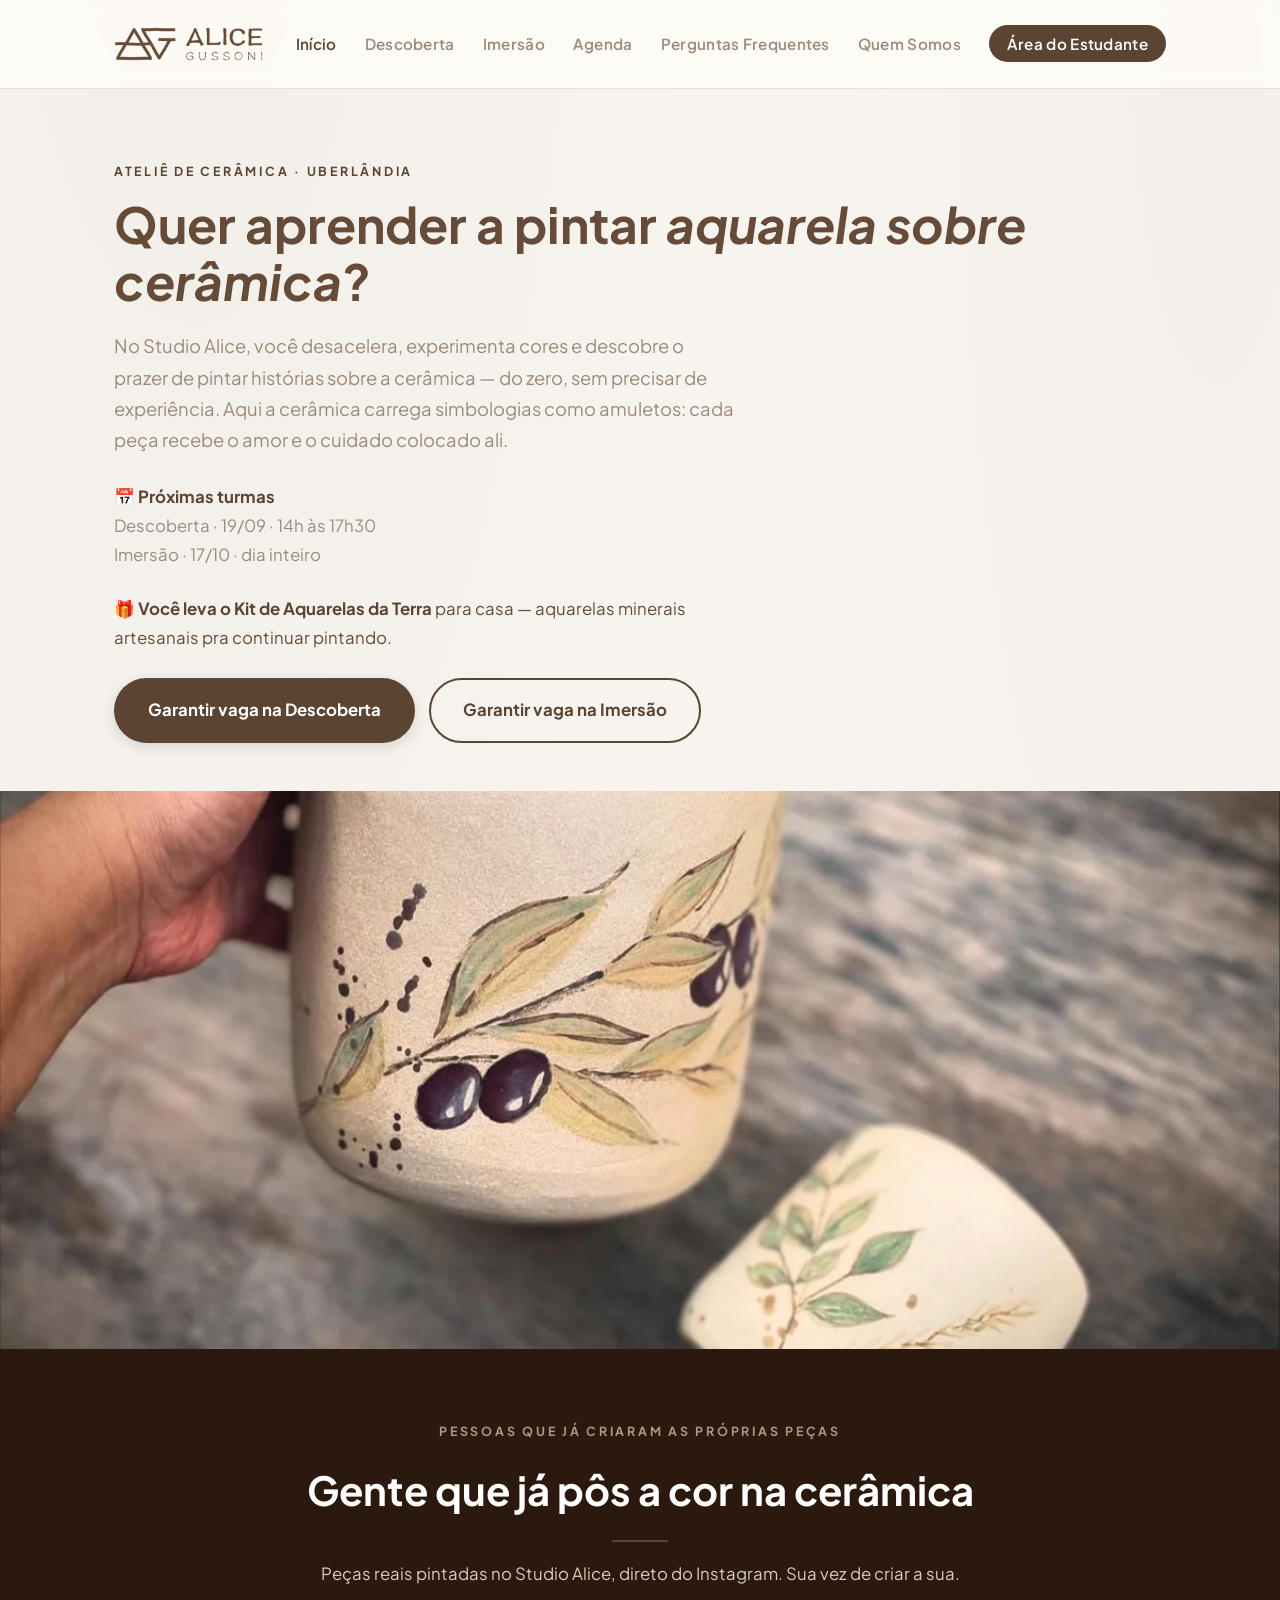
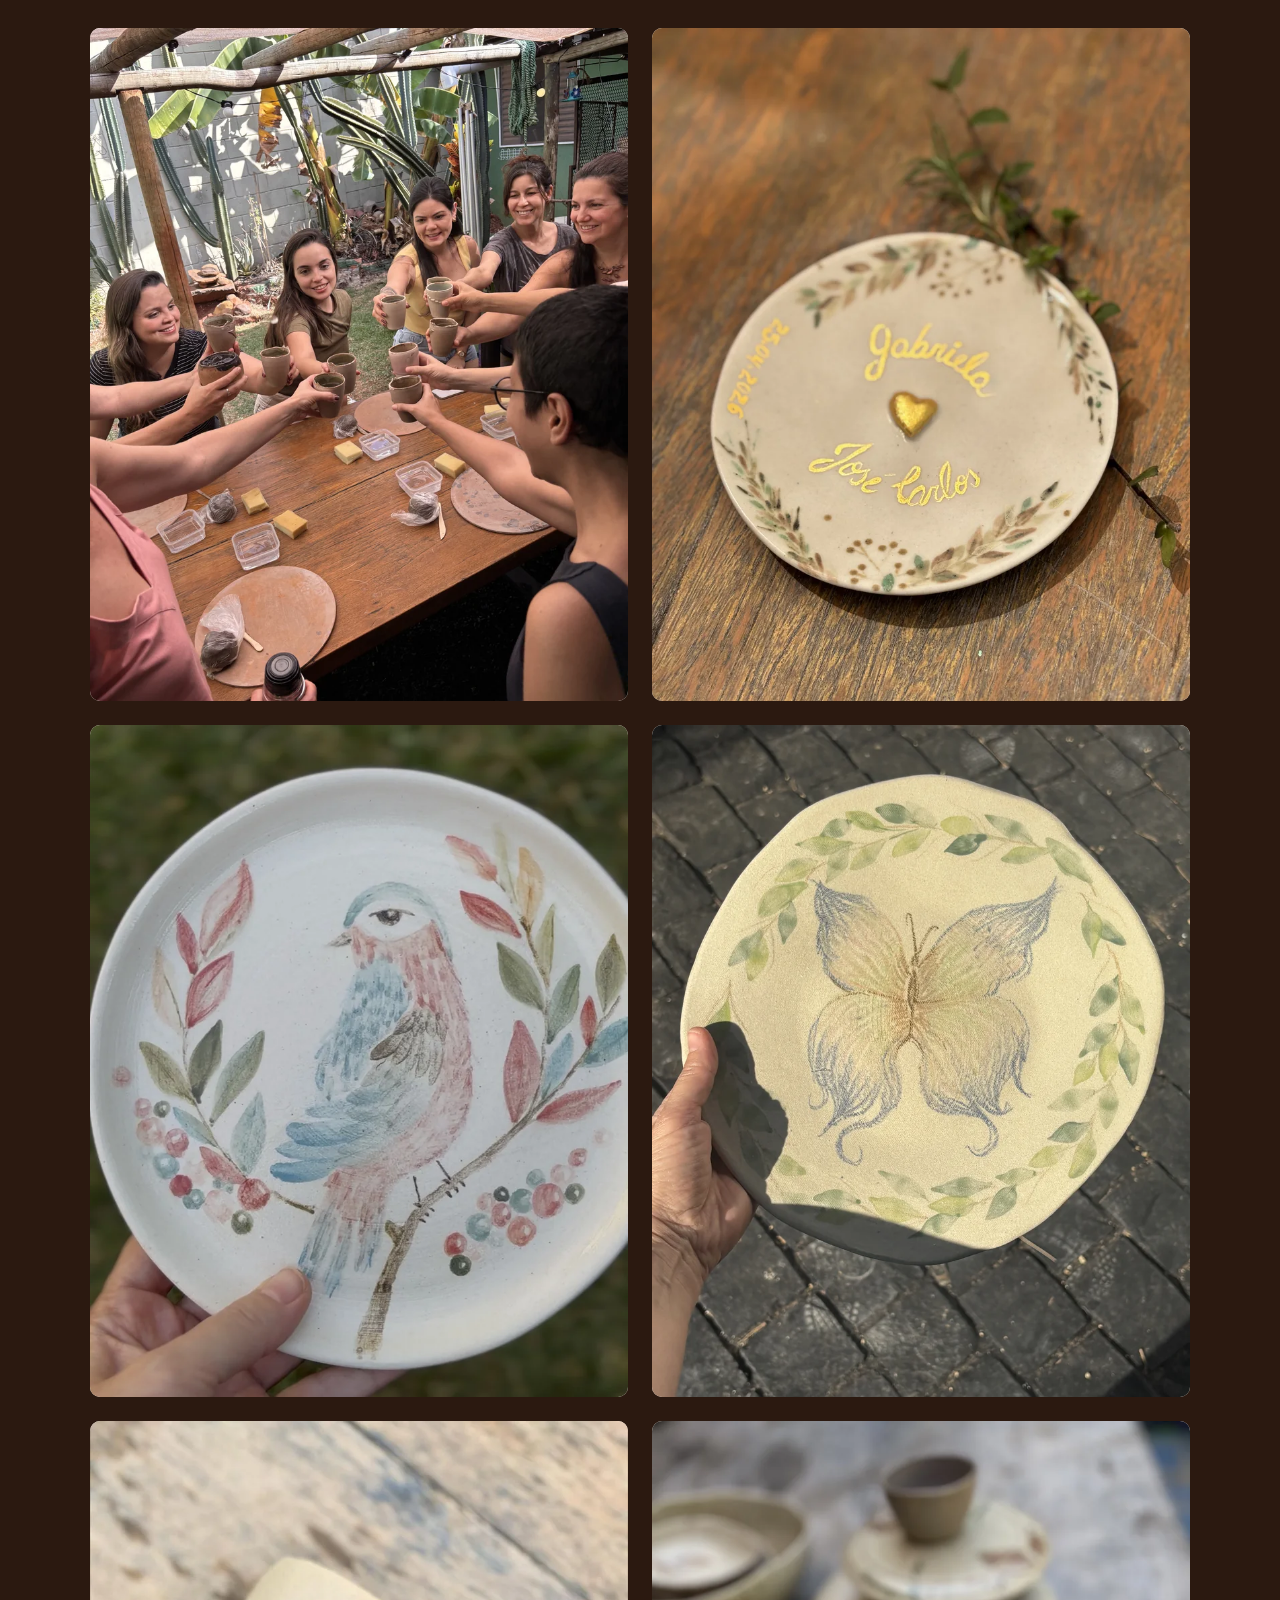
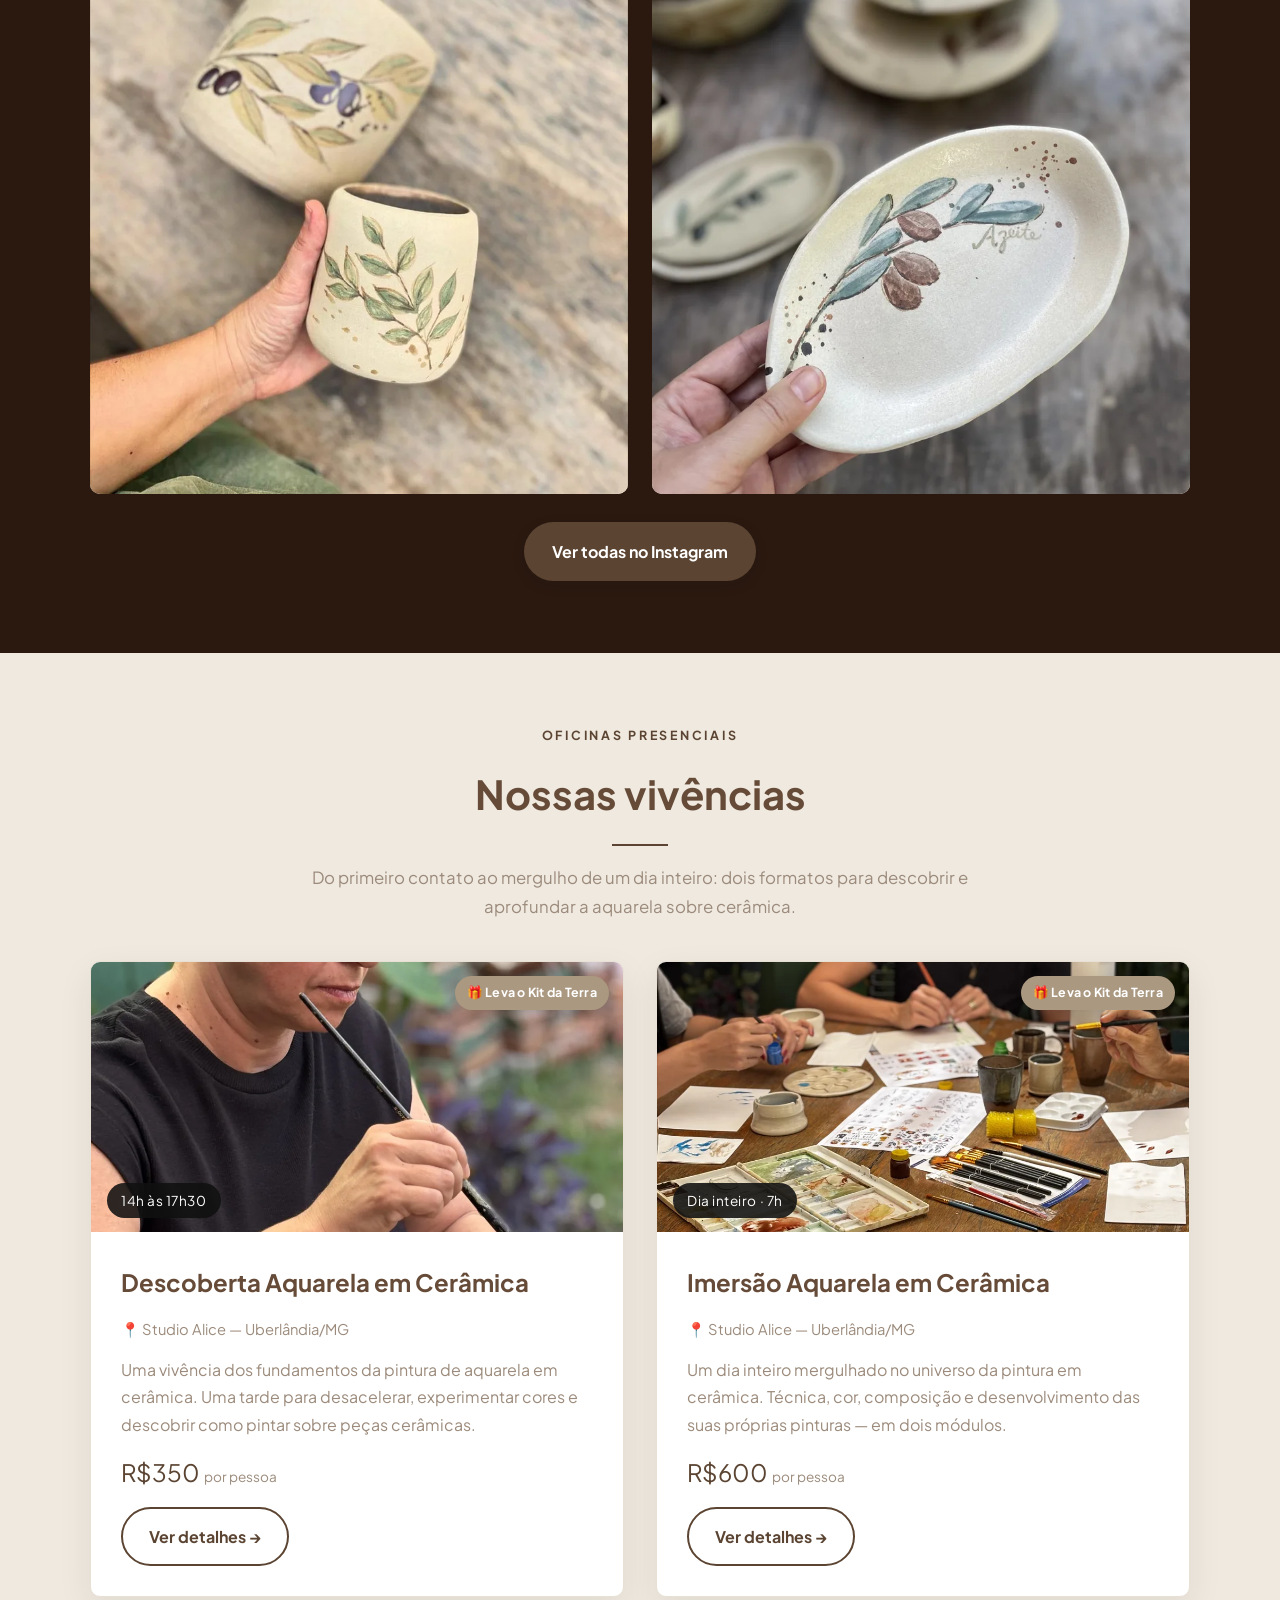
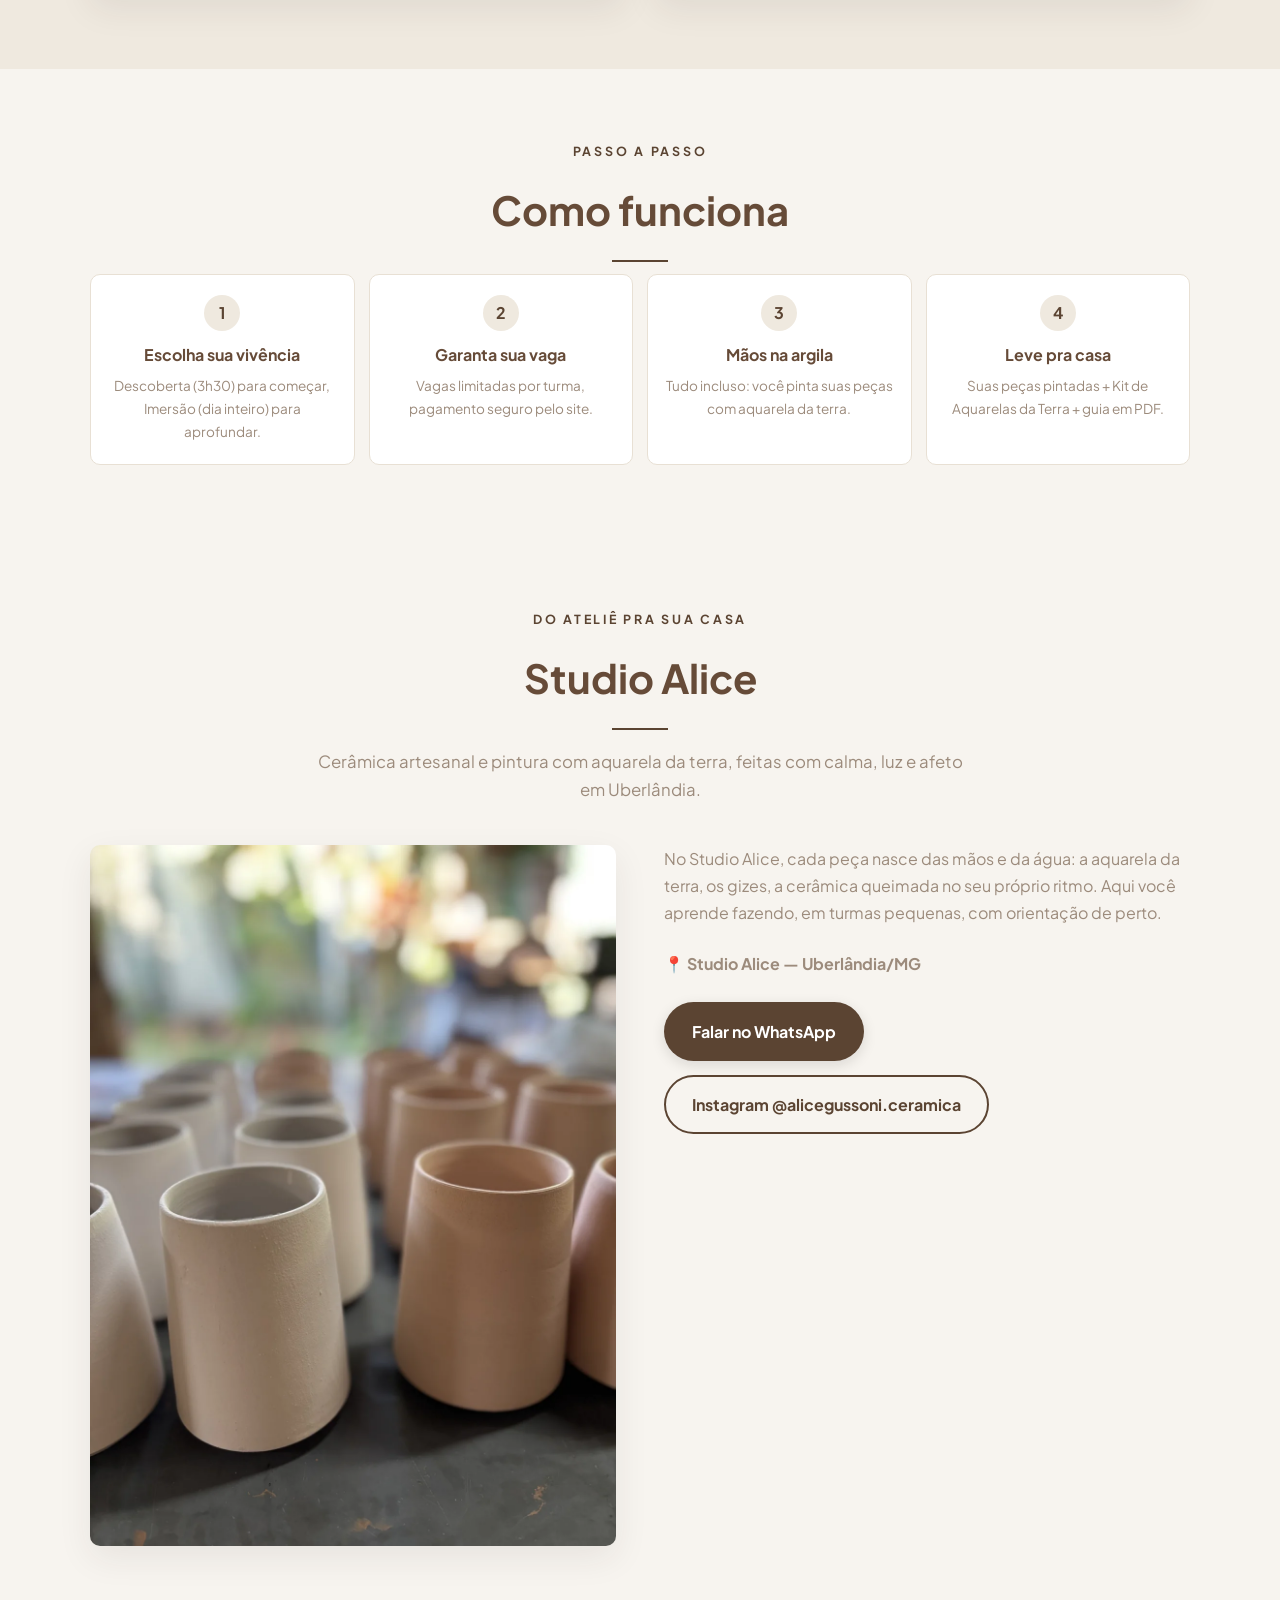
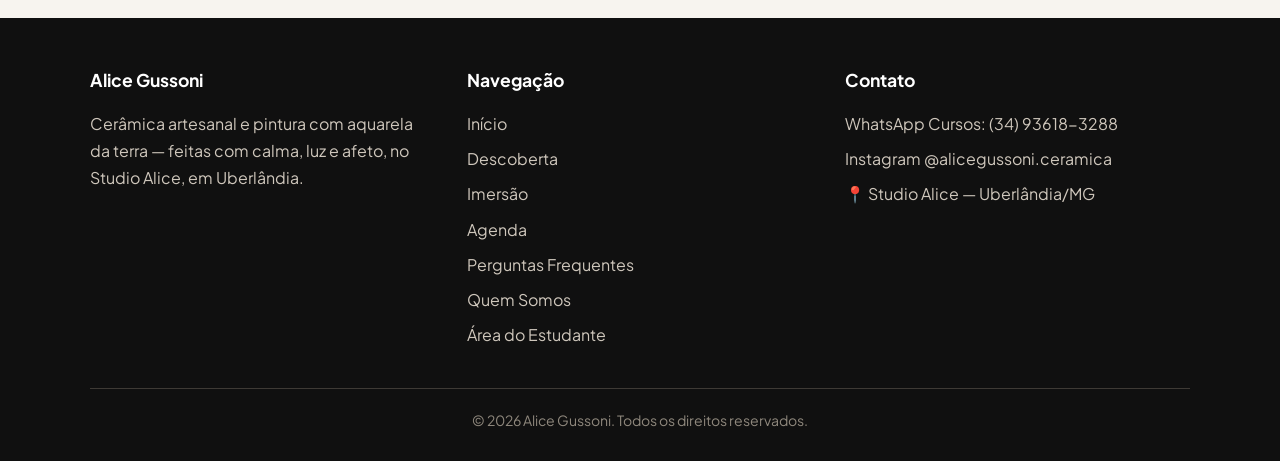
==== commit 8dff8bcb: "Pluraliza 'sua peca' -> 'suas pecas' e frases relacionadas" ====
--- a/index.html
+++ b/index.html
@@ -102,7 +102,7 @@
               <div class="time">
                 <span>📍 Studio Alice — Uberlândia/MG</span>
               </div>
-              <p>Um dia inteiro mergulhado no universo da pintura em cerâmica. Técnica, cor, composição e desenvolvimento da sua própria pintura — em dois módulos.</p>
+              <p>Um dia inteiro mergulhado no universo da pintura em cerâmica. Técnica, cor, composição e desenvolvimento das suas próprias pinturas — em dois módulos.</p>
               <div class="price">R$600 <small>por pessoa</small></div>
               <a class="btn btn-outline" href="curso-imersao.html">Ver detalhes →</a>
             </div>
@@ -130,7 +130,7 @@
           <div class="step">
             <div class="num">3</div>
             <h4>Mãos na argila</h4>
-            <p>Tudo incluso: você pinta sua peça com aquarela da terra.</p>
+            <p>Tudo incluso: você pinta suas peças com aquarela da terra.</p>
           </div>
           <div class="step">
             <div class="num">4</div>
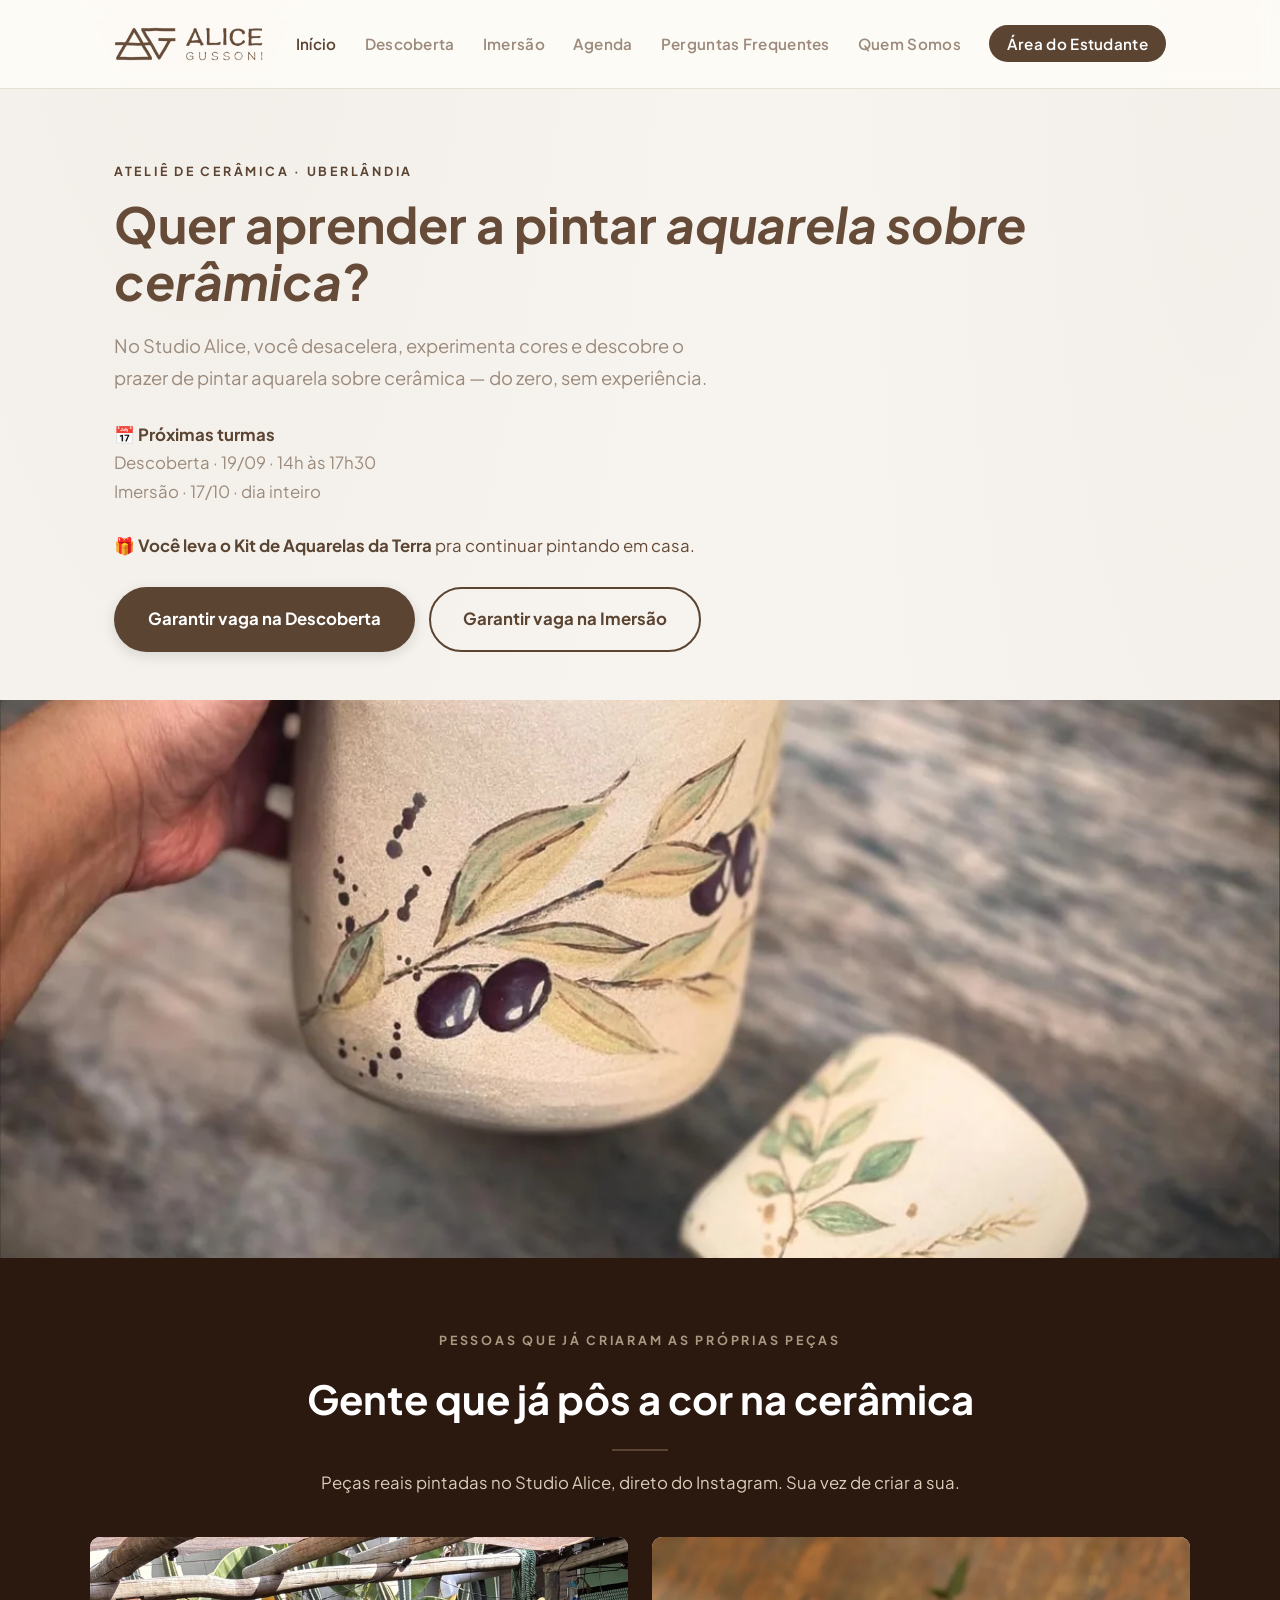
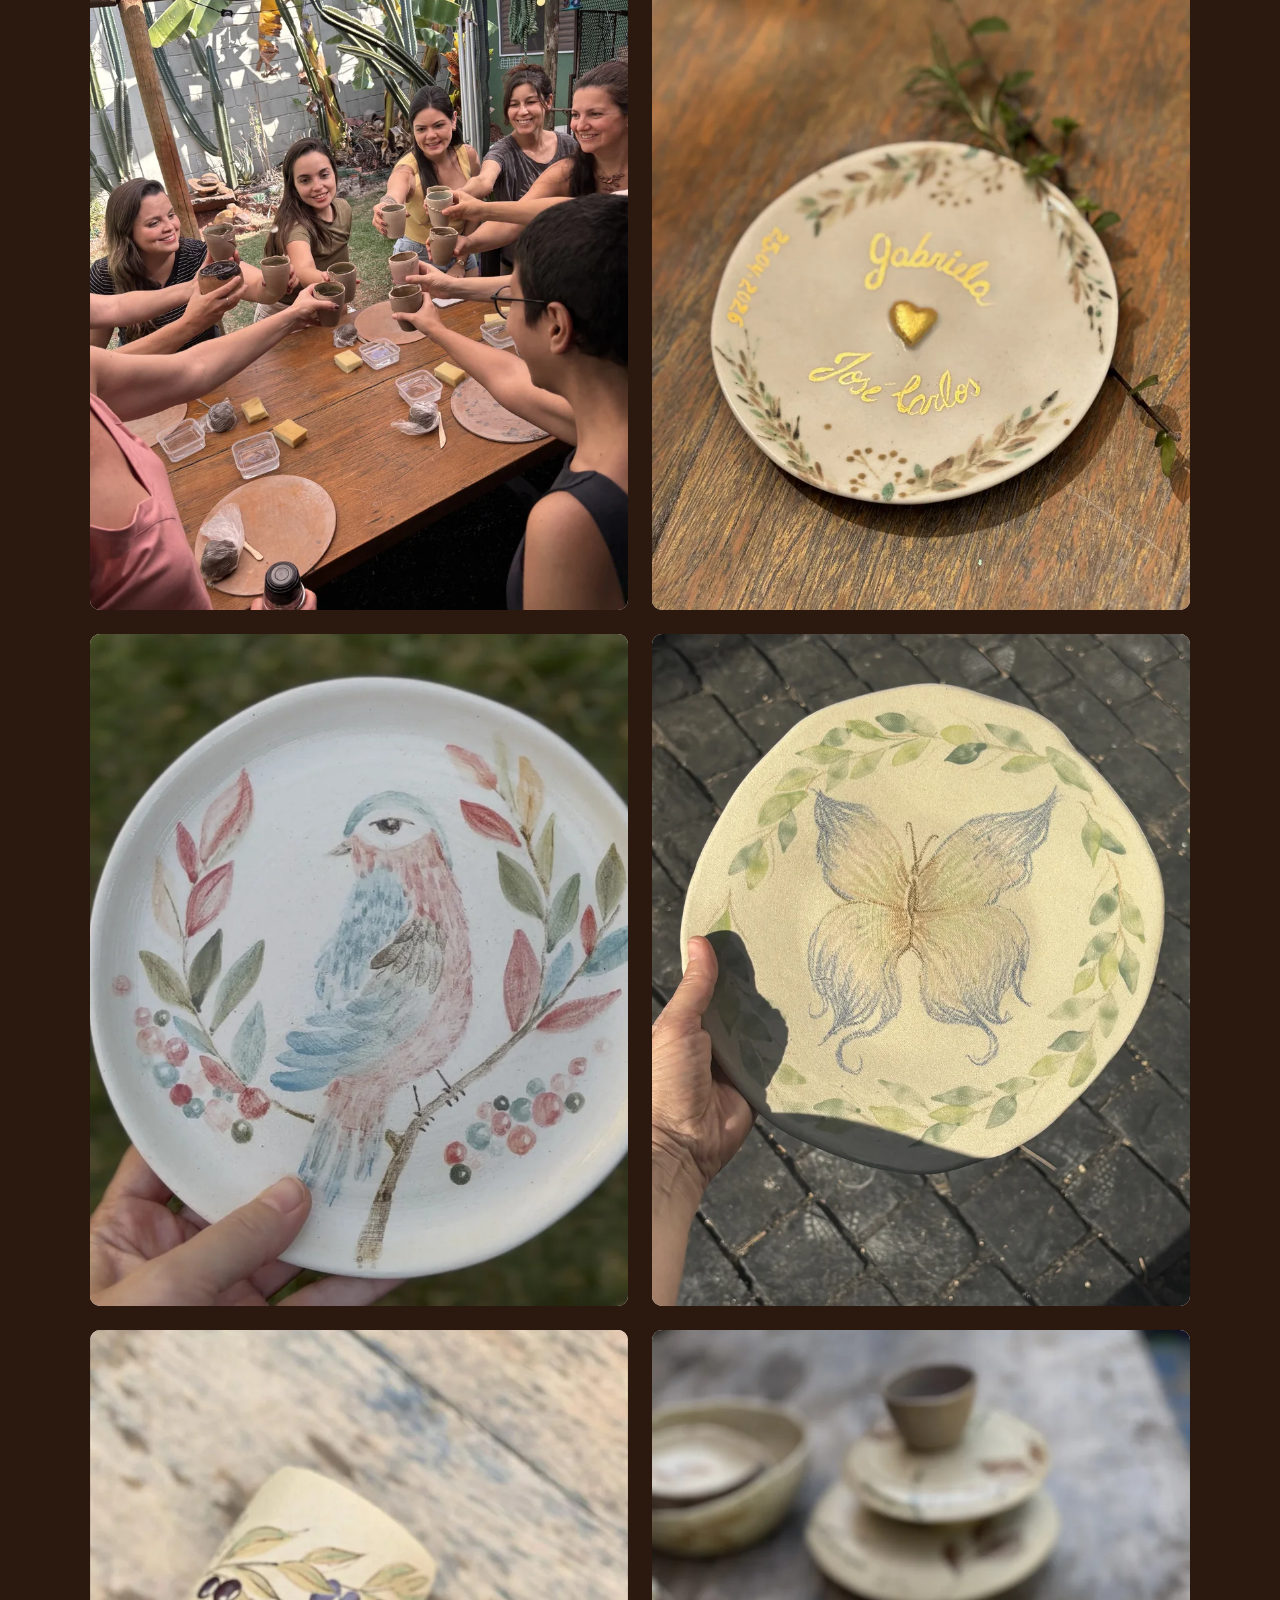
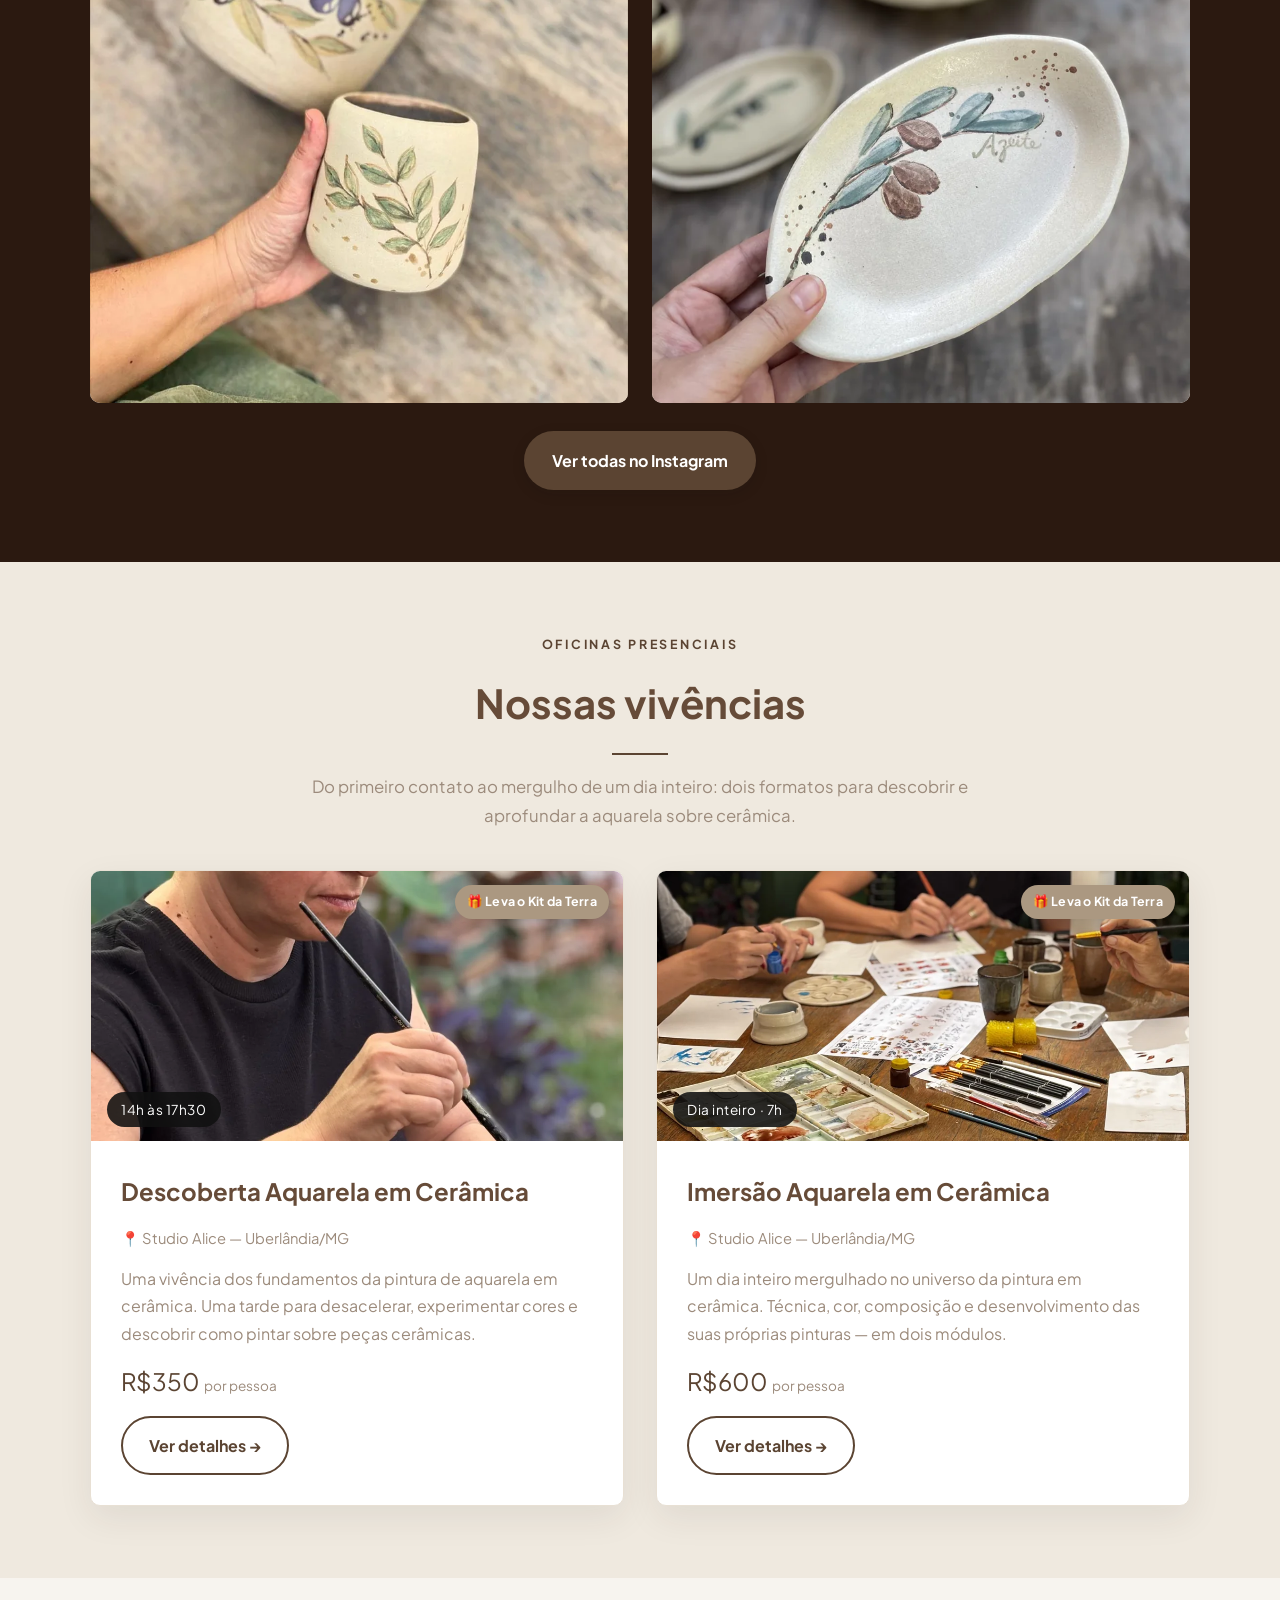
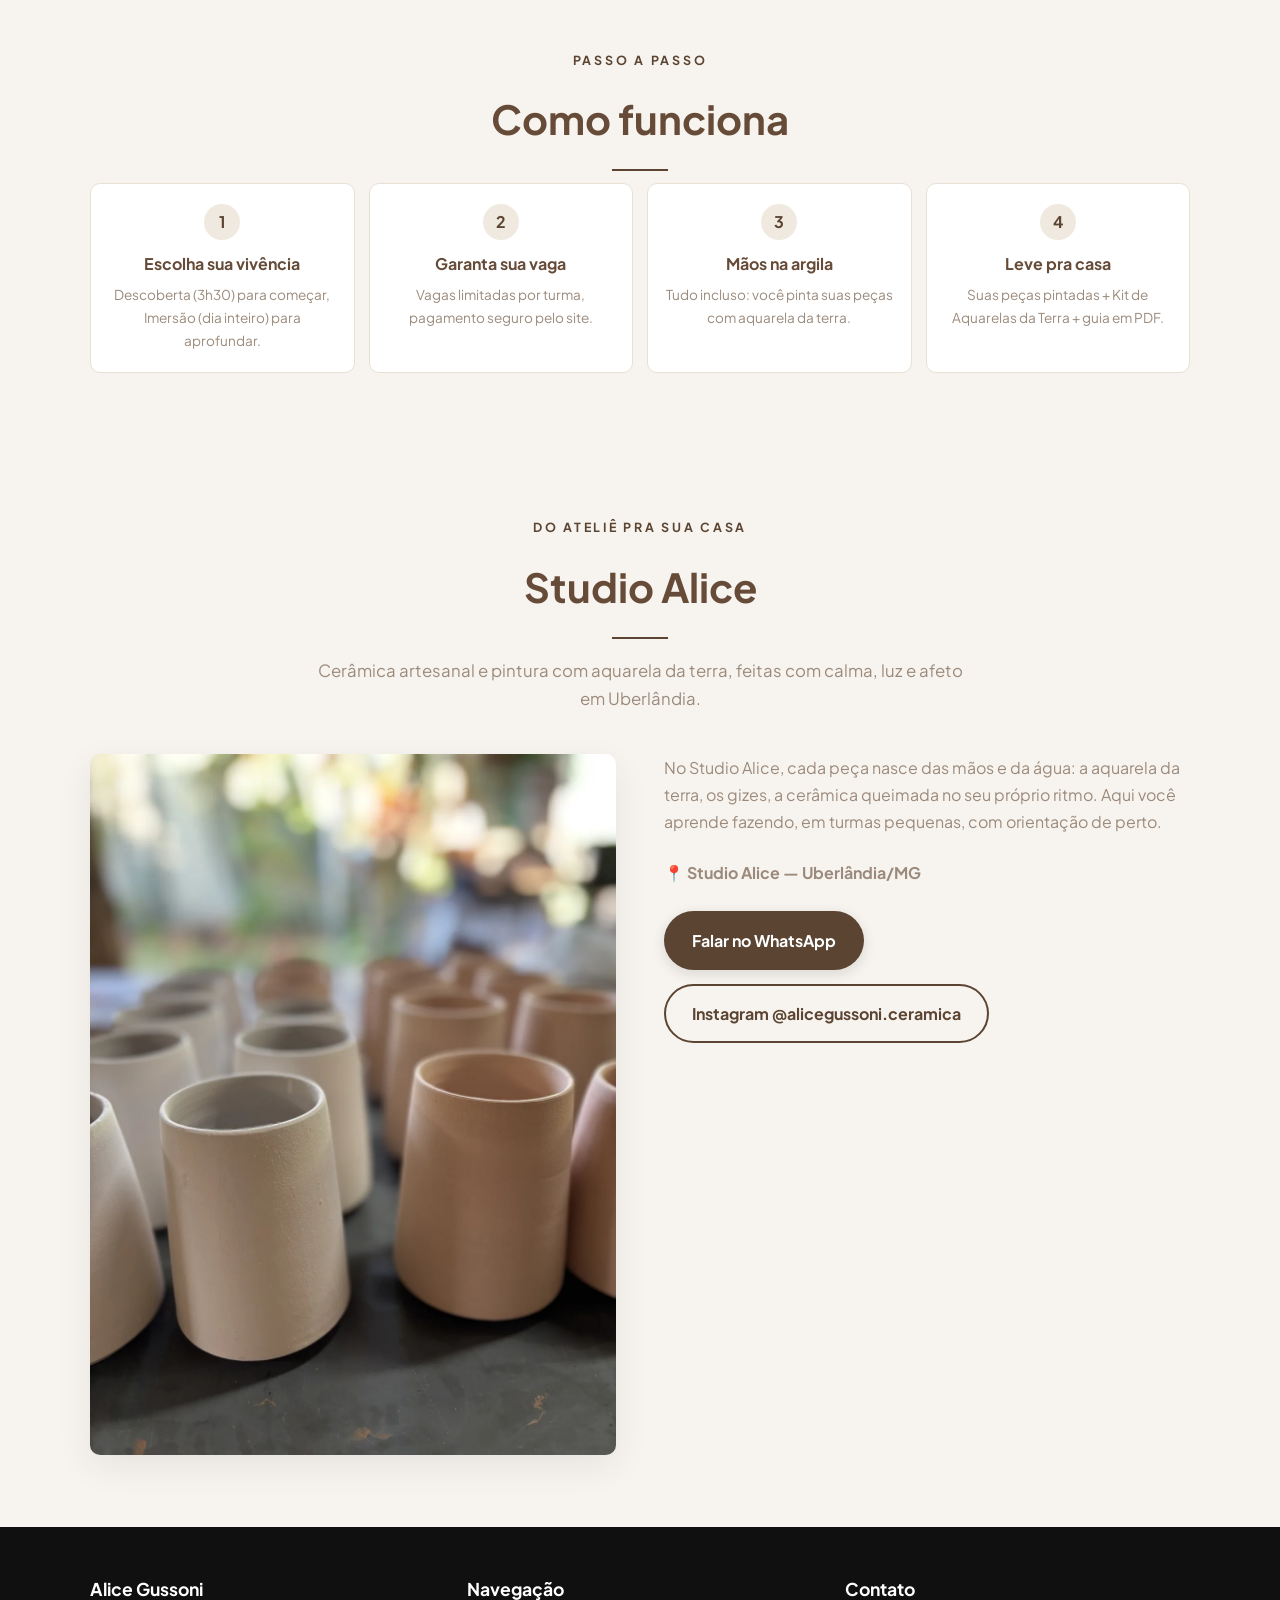
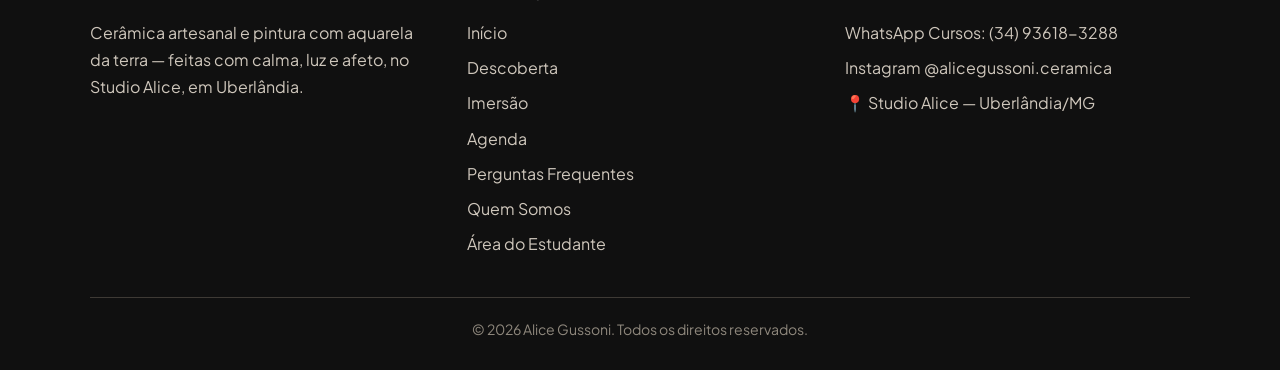
==== commit b4d0062c: "Enxuga o hero da home (~30% menos texto)" ====
--- a/index.html
+++ b/index.html
@@ -39,9 +39,9 @@
       <div>
         <span class="kicker left">Ateliê de cerâmica · Uberlândia</span>
         <h1>Quer aprender a pintar <em>aquarela sobre cerâmica</em>?</h1>
-        <p class="lead">No Studio Alice, você desacelera, experimenta cores e descobre o prazer de pintar histórias sobre a cerâmica — do zero, sem precisar de experiência. Aqui a cerâmica carrega simbologias como amuletos: cada peça recebe o amor e o cuidado colocado ali.</p>
+        <p class="lead">No Studio Alice, você desacelera, experimenta cores e descobre o prazer de pintar aquarela sobre cerâmica — do zero, sem experiência.</p>
         <p class="hero-date"><span class="date-head">📅 Próximas turmas</span><br>Descoberta · 19/09 · 14h às 17h30<br>Imersão · 17/10 · dia inteiro</p>
-        <p class="hero-note">🎁 <strong>Você leva o Kit de Aquarelas da Terra</strong> para casa — aquarelas minerais artesanais pra continuar pintando.</p>
+        <p class="hero-note">🎁 <strong>Você leva o Kit de Aquarelas da Terra</strong> pra continuar pintando em casa.</p>
         <div class="btn-group">
           <a class="btn btn-primary btn-lg" href="curso-descoberta.html">Garantir vaga na Descoberta</a>
           <a class="btn btn-outline btn-lg" href="curso-imersao.html">Garantir vaga na Imersão</a>
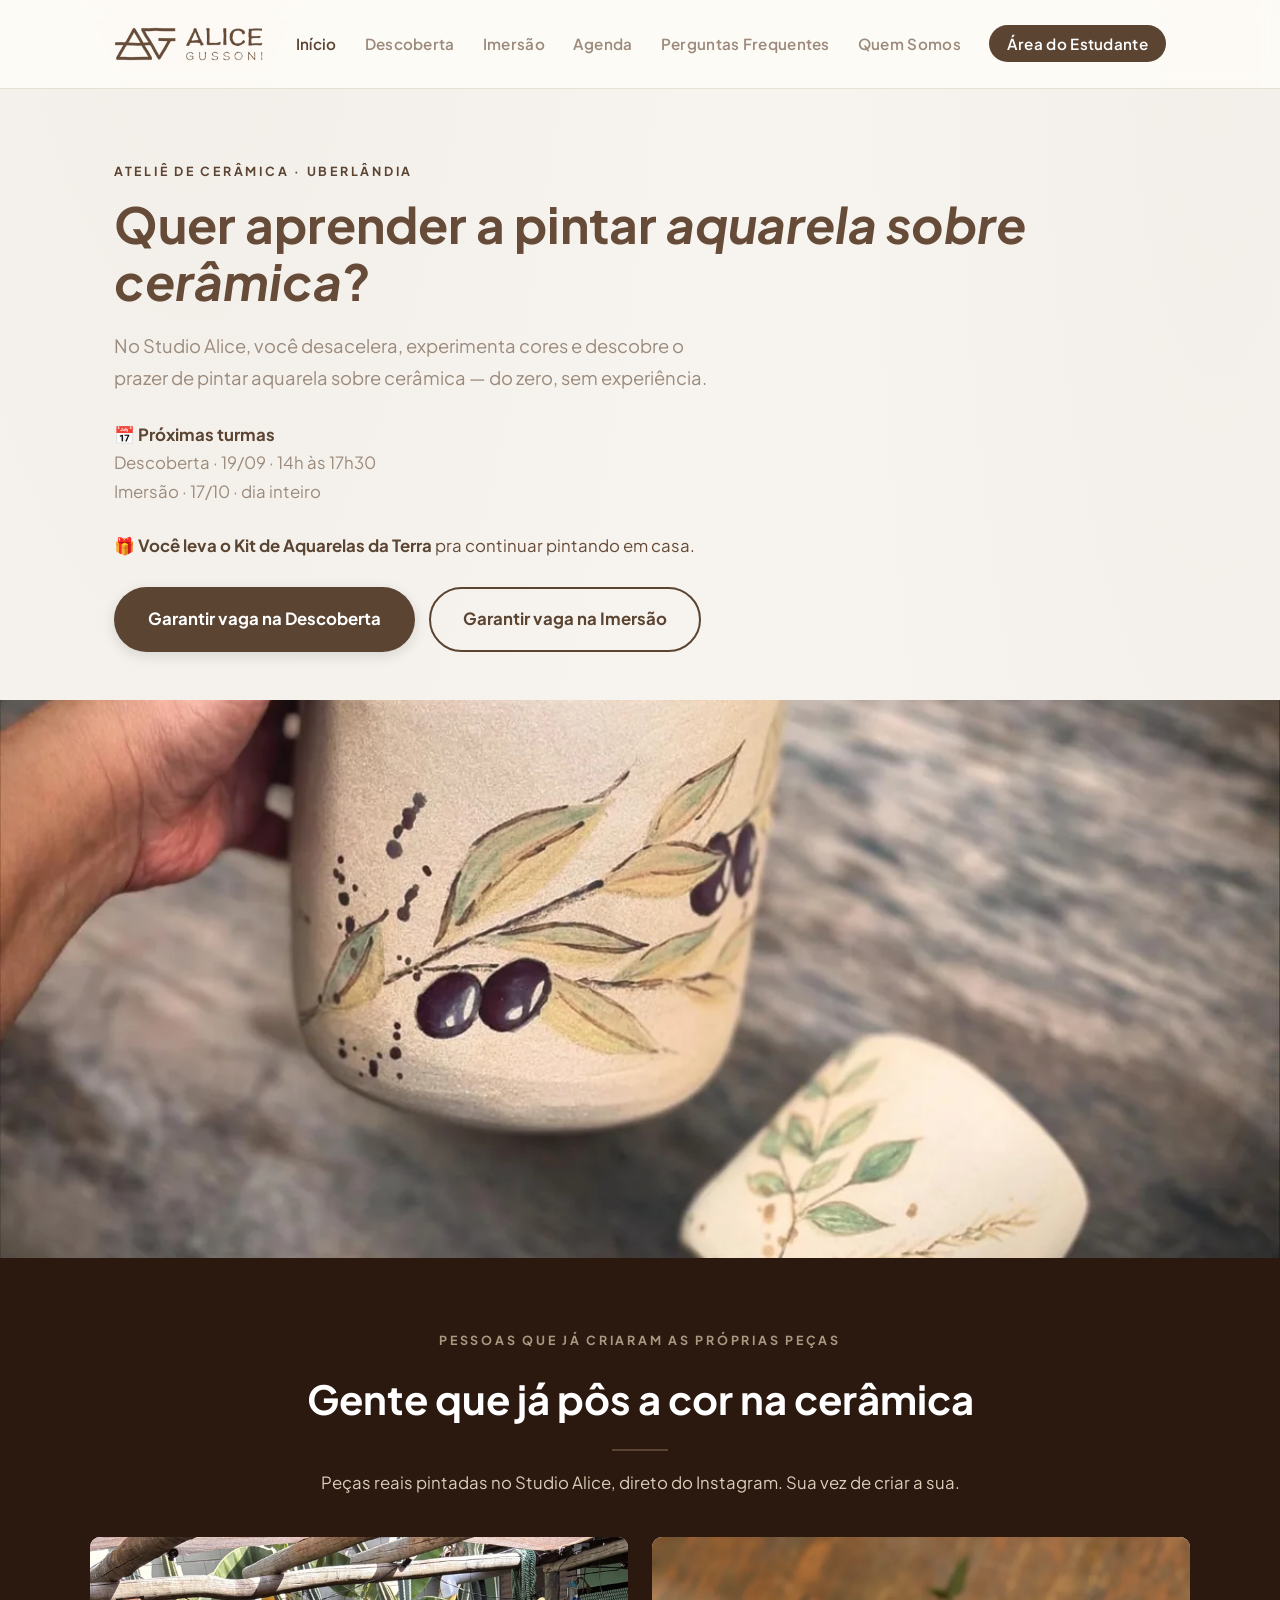
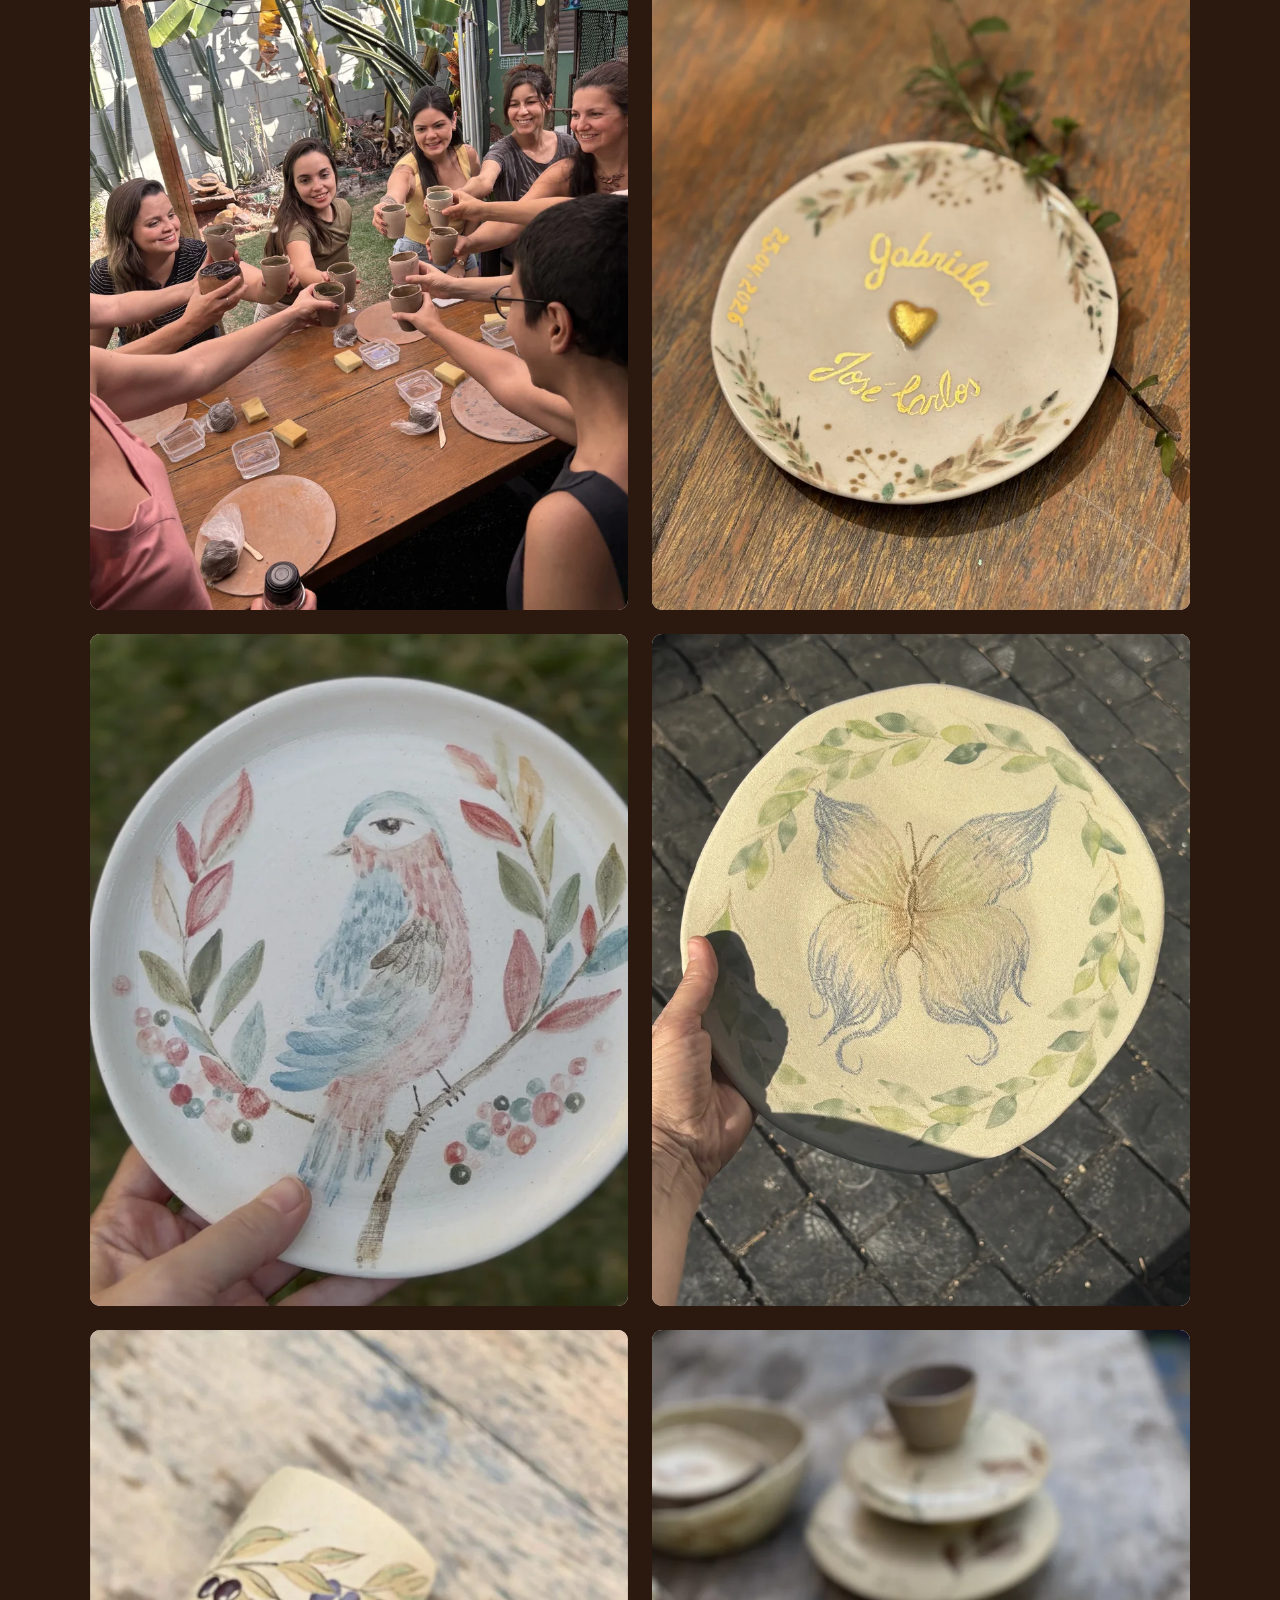
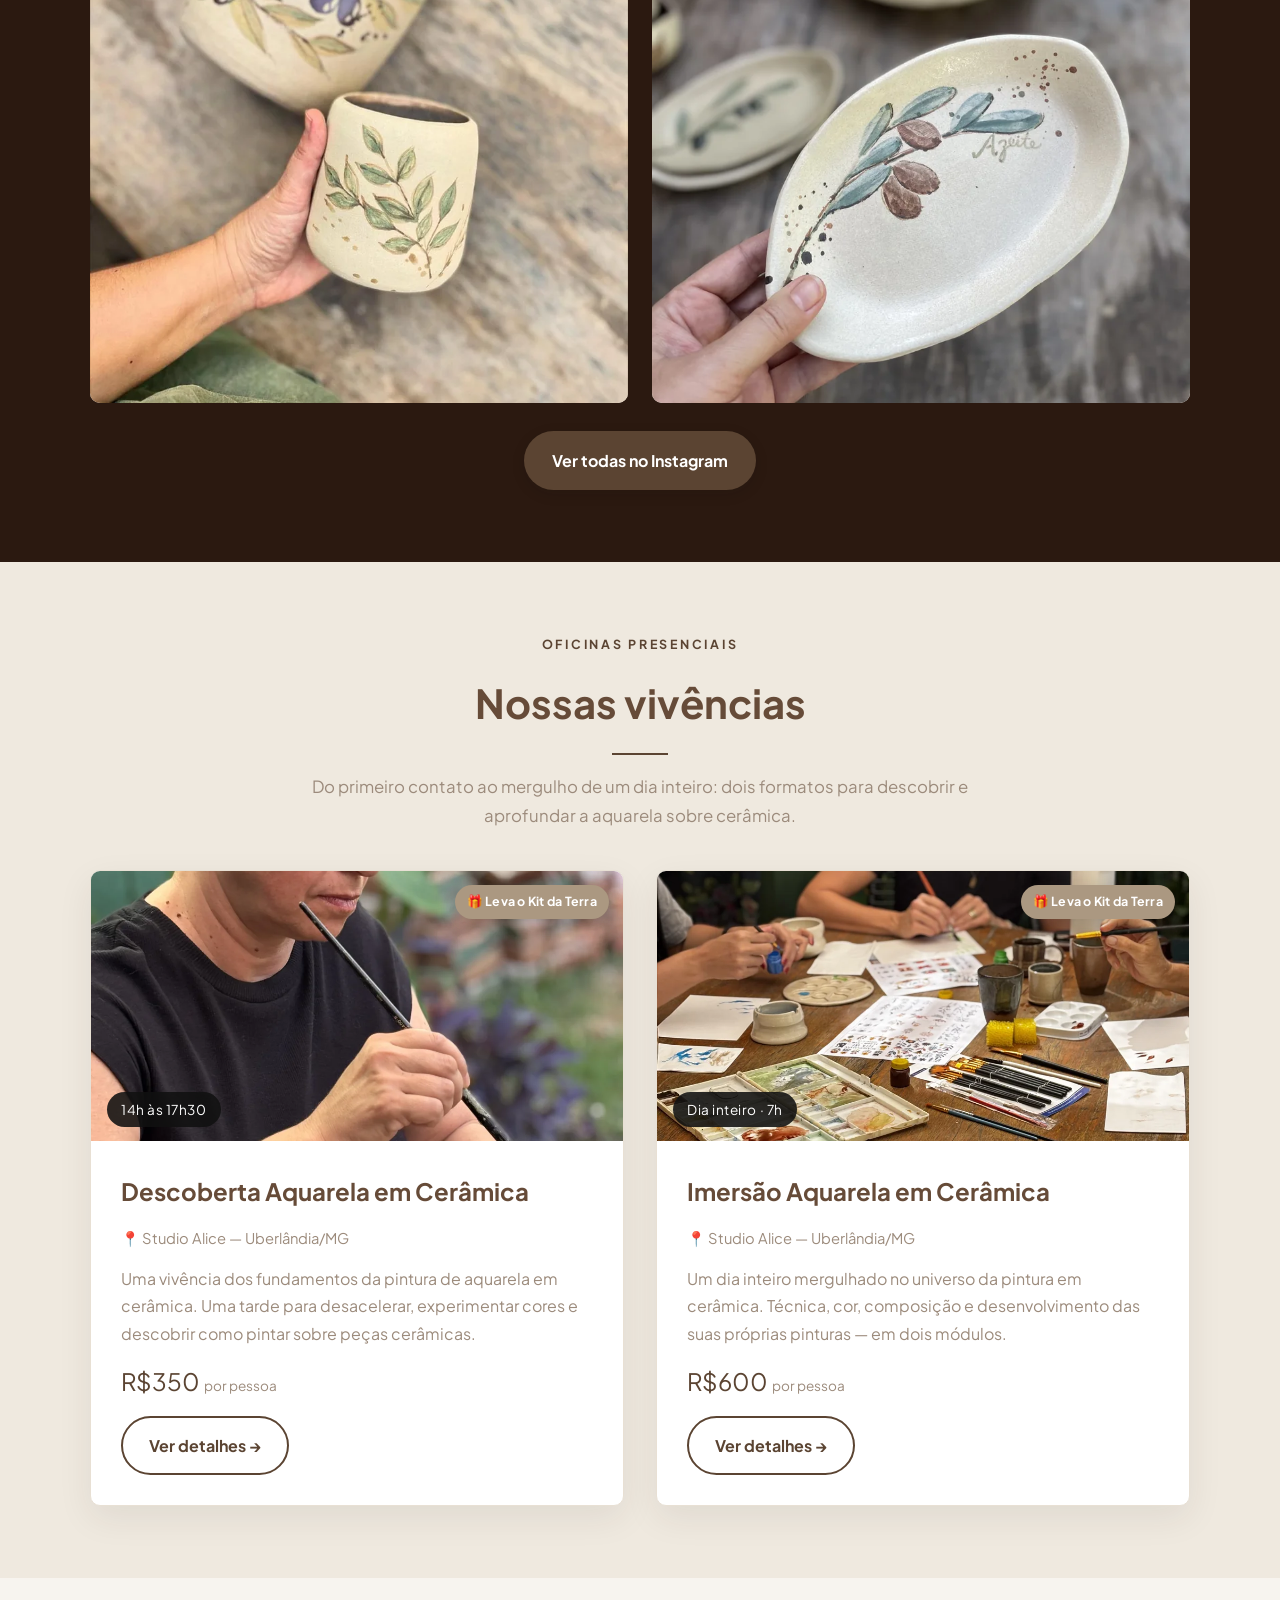
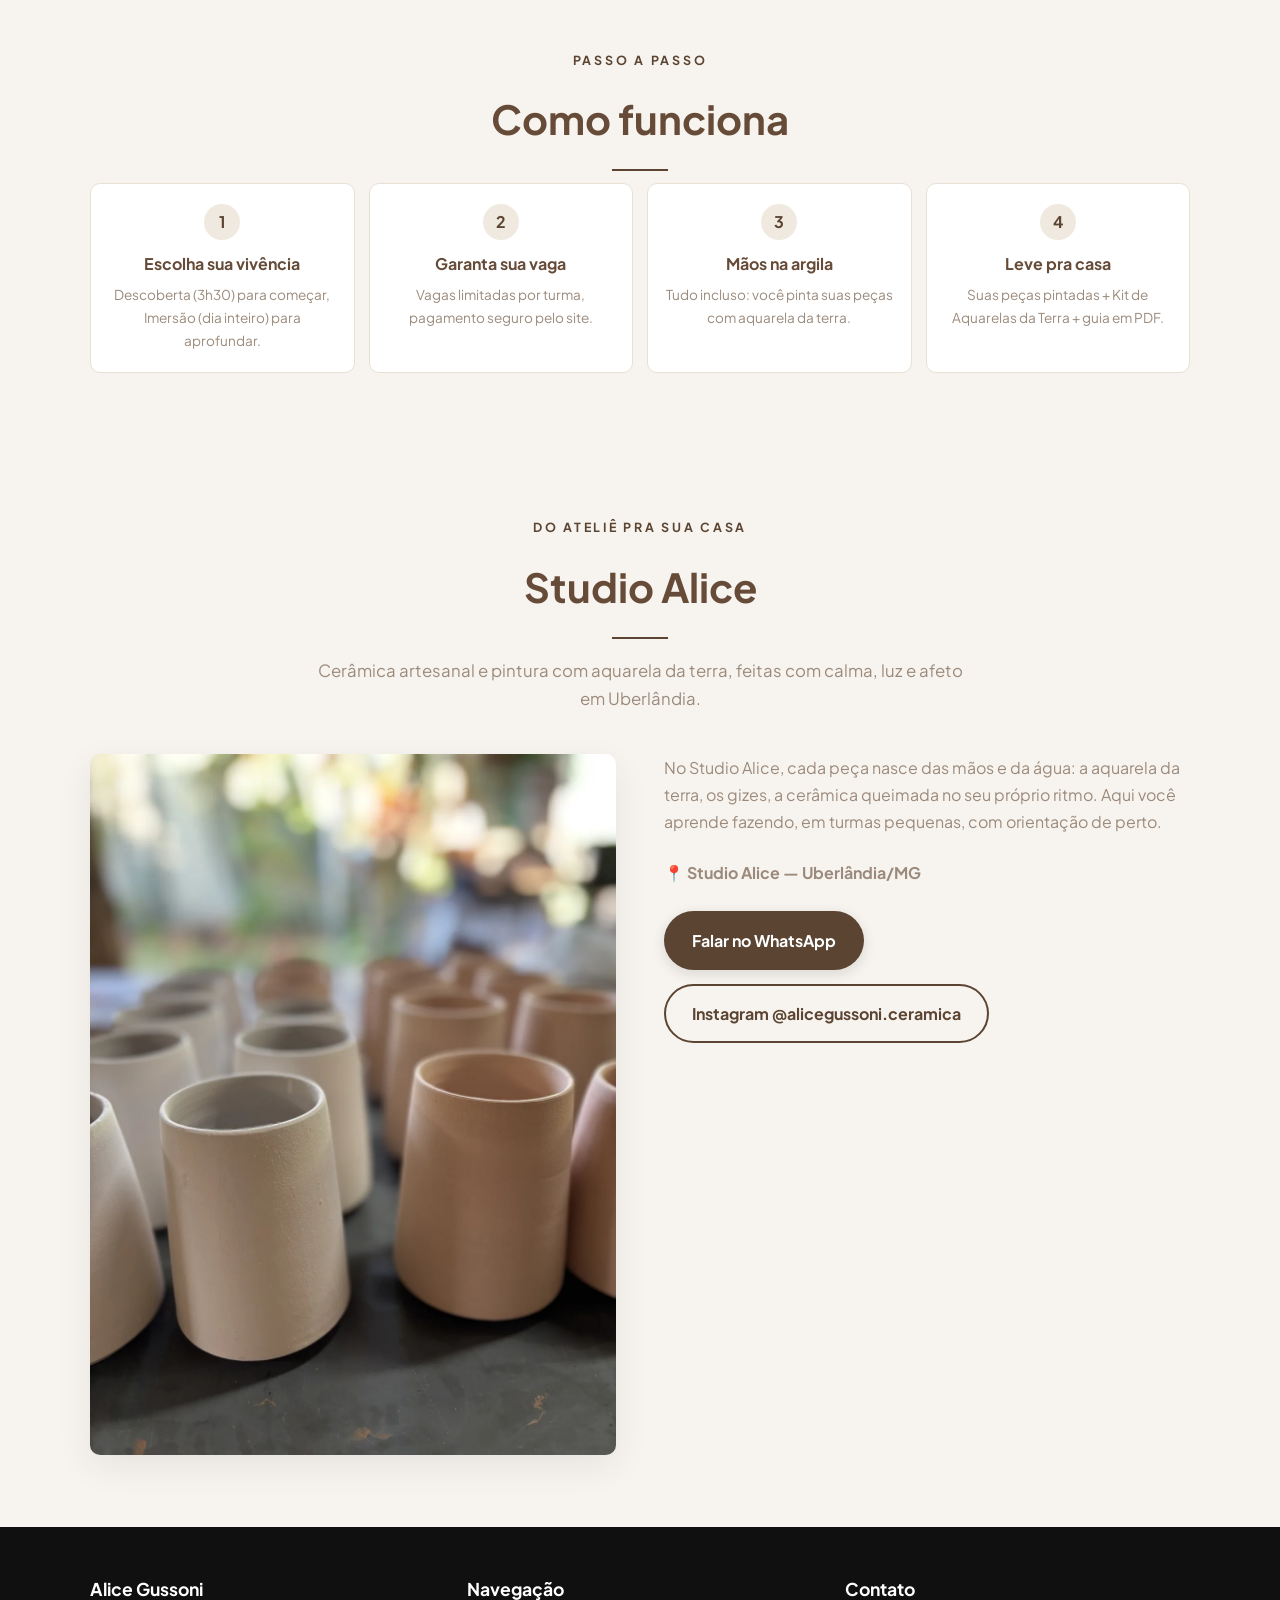
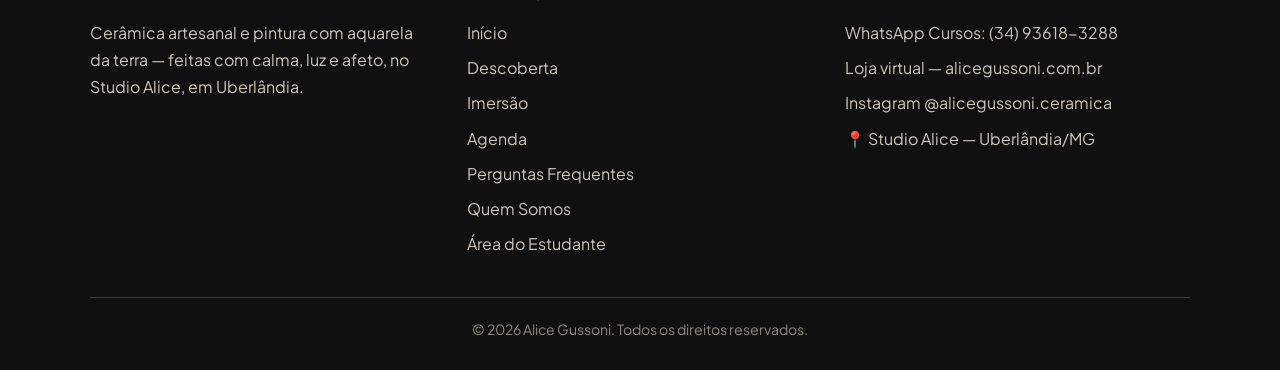
==== commit c8d4f289: "Adiciona ponte para a loja virtual (alicegussoni.com.br): card na area do aluno, CTA pos-compra e li" ====
--- a/index.html
+++ b/index.html
@@ -36,7 +36,7 @@
   <main>
     <!-- Hero -->
     <section class="hero">
-      <div>
+      <div id="heroTurma">
         <span class="kicker left">Ateliê de cerâmica · Uberlândia</span>
         <h1>Quer aprender a pintar <em>aquarela sobre cerâmica</em>?</h1>
         <p class="lead">No Studio Alice, você desacelera, experimenta cores e descobre o prazer de pintar aquarela sobre cerâmica — do zero, sem experiência.</p>
@@ -184,6 +184,7 @@
           <h4>Contato</h4>
           <ul>
             <li><a href="https://wa.me/5534936183288" target="_blank" rel="noopener">WhatsApp Cursos: (34) 93618-3288</a></li>
+            <li><a href="https://www.alicegussoni.com.br" target="_blank" rel="noopener">Loja virtual — alicegussoni.com.br</a></li>
             <li><a href="https://www.instagram.com/alicegussoni.ceramica" target="_blank" rel="noopener">Instagram @alicegussoni.ceramica</a></li>
             <li>📍 Studio Alice — Uberlândia/MG</li>
           </ul>
@@ -197,7 +198,7 @@
   <script src="assets/js/inscricao-config.js"></script>
   <script src="assets/js/inscricao.min.js"></script>
   <script src="assets/js/espera.min.js"></script>
-  <script src="assets/js/lotada.min.js"></script>
+  <script src="assets/js/proximas.min.js"></script>
 <script src="assets/js/analytics.min.js"></script>
 </body>
 </html>
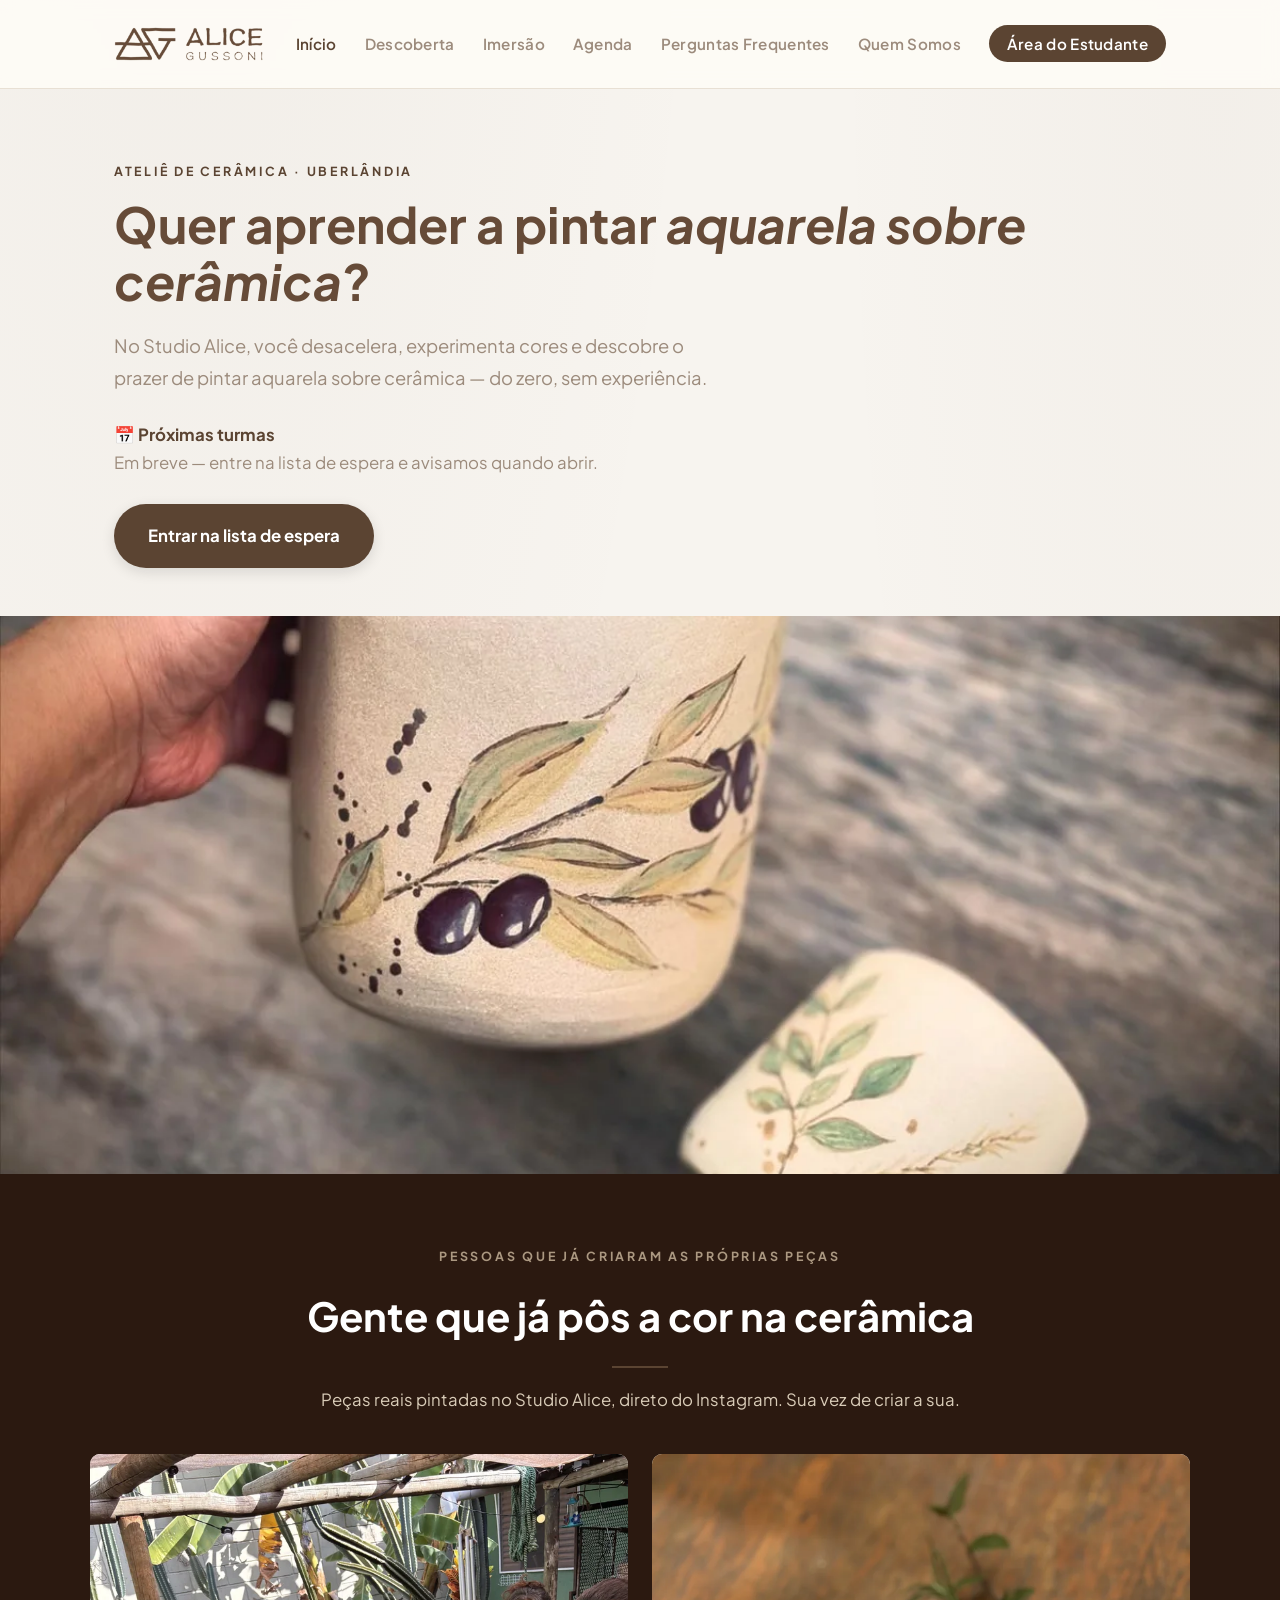
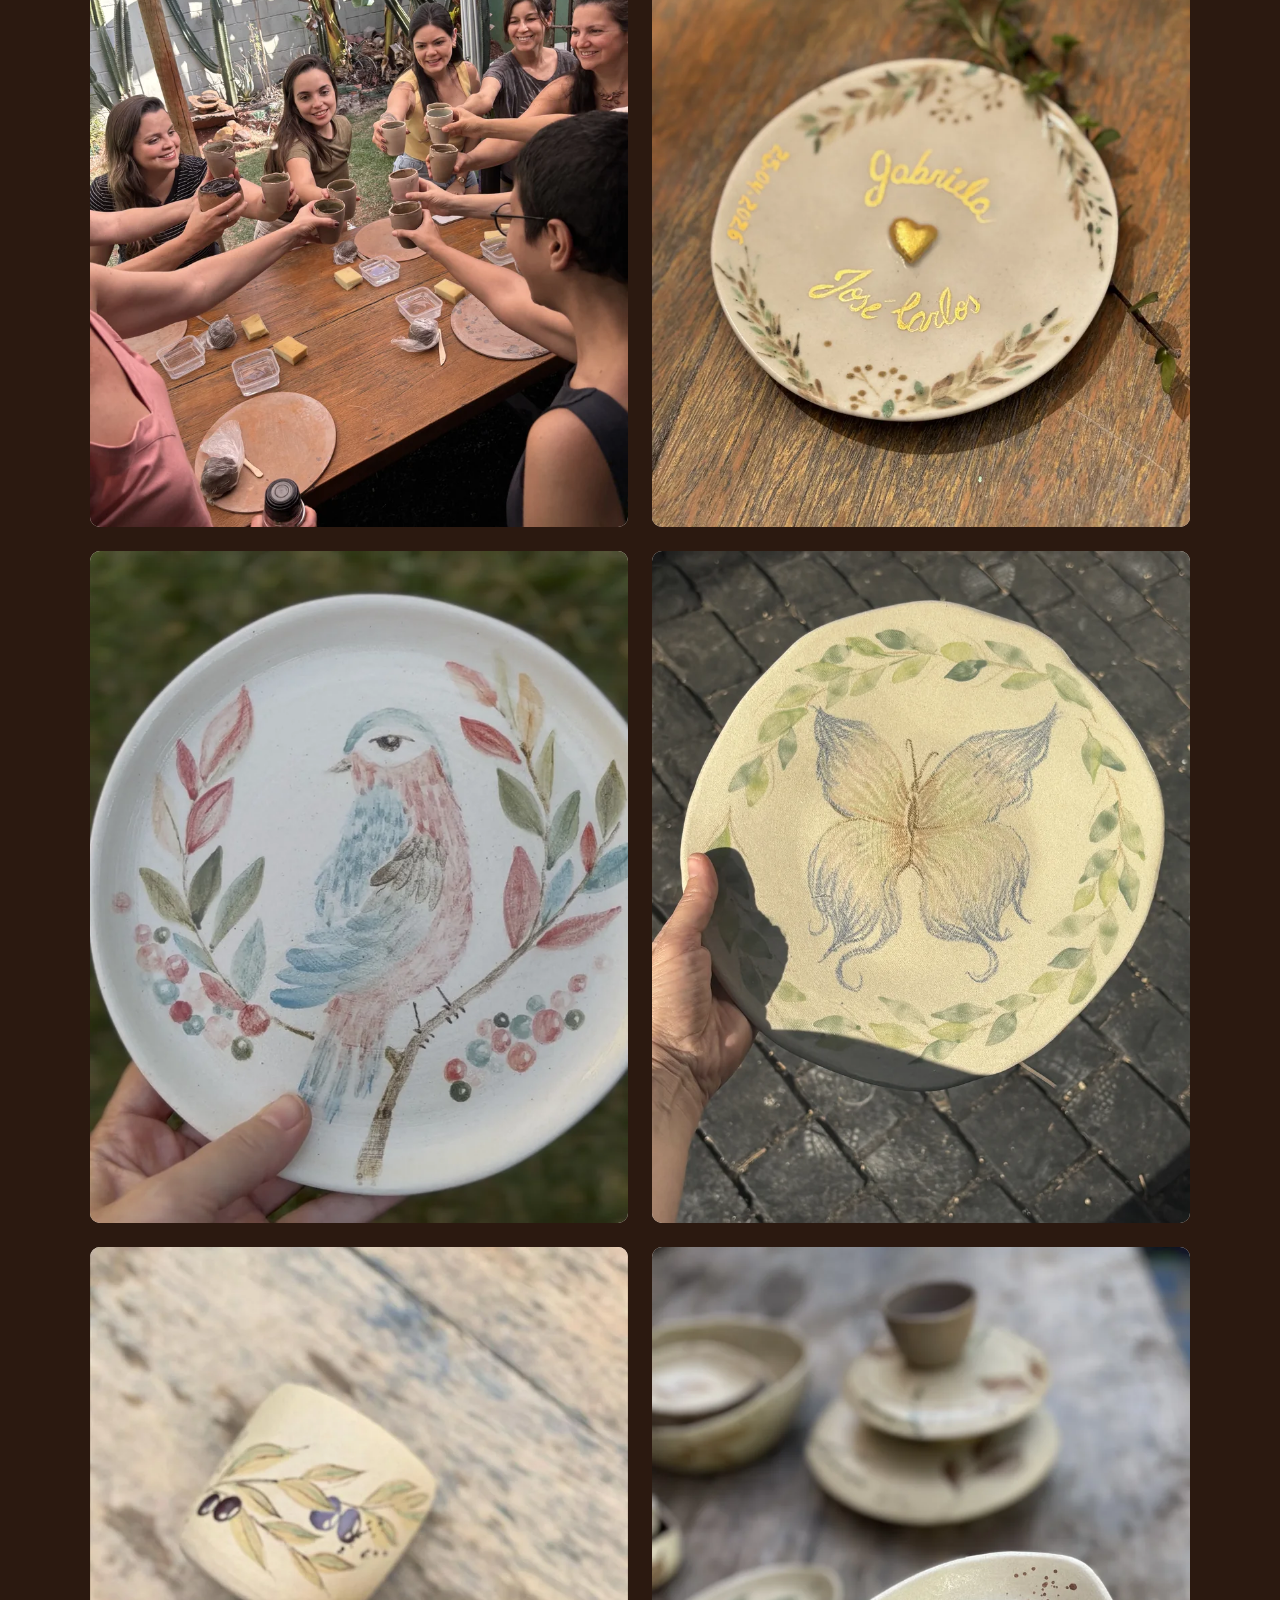
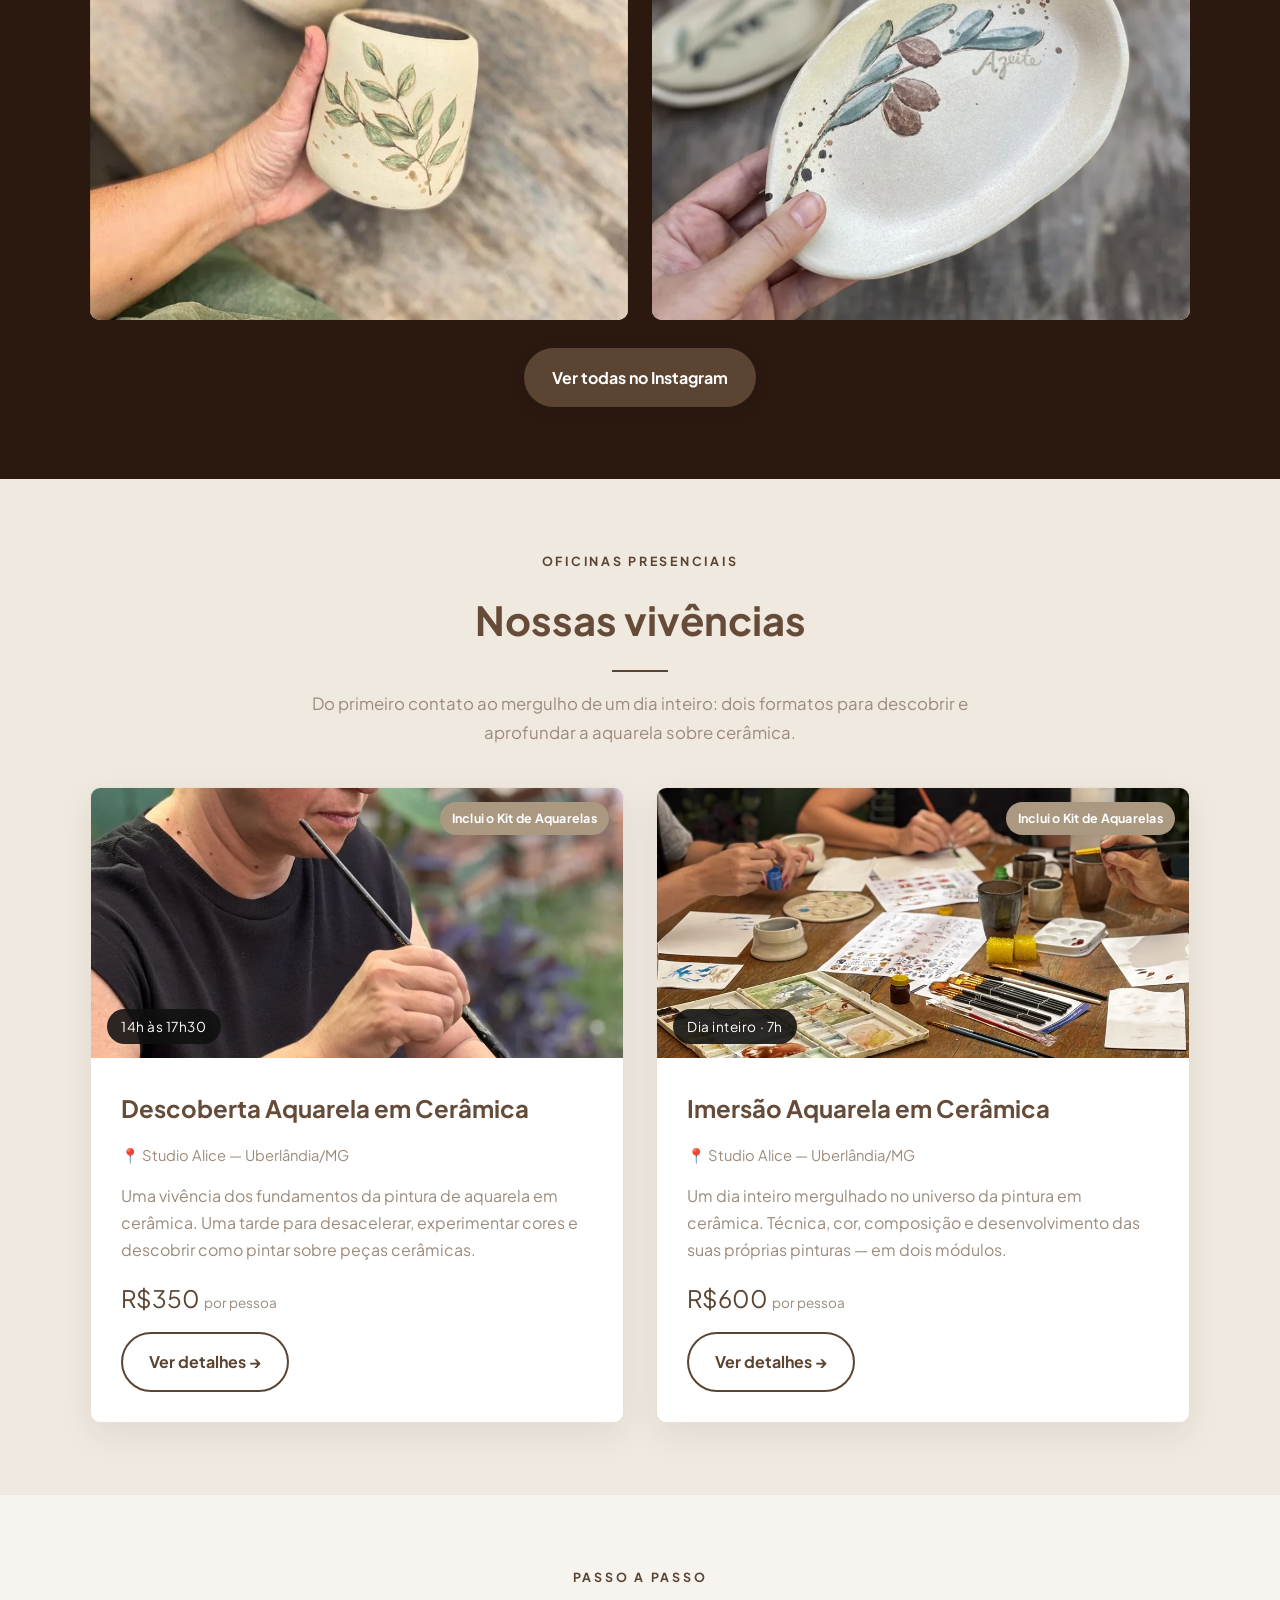
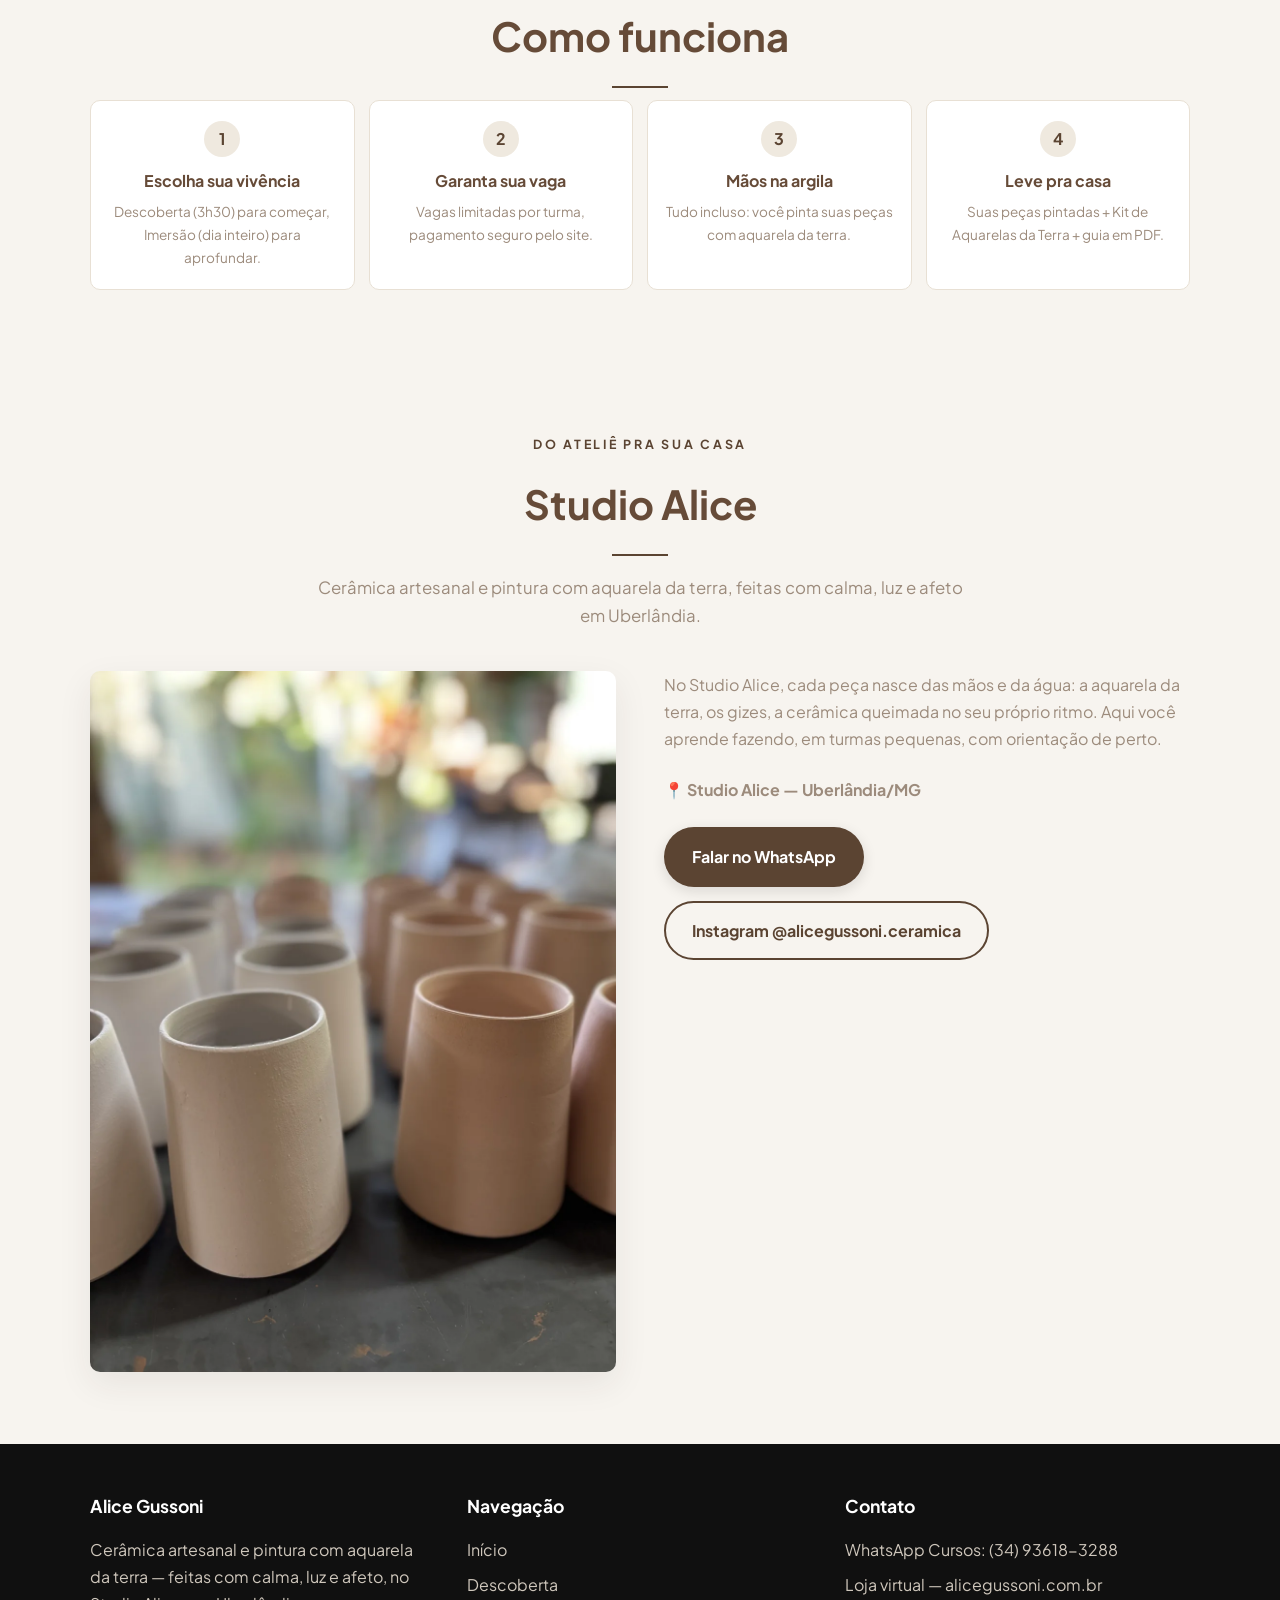
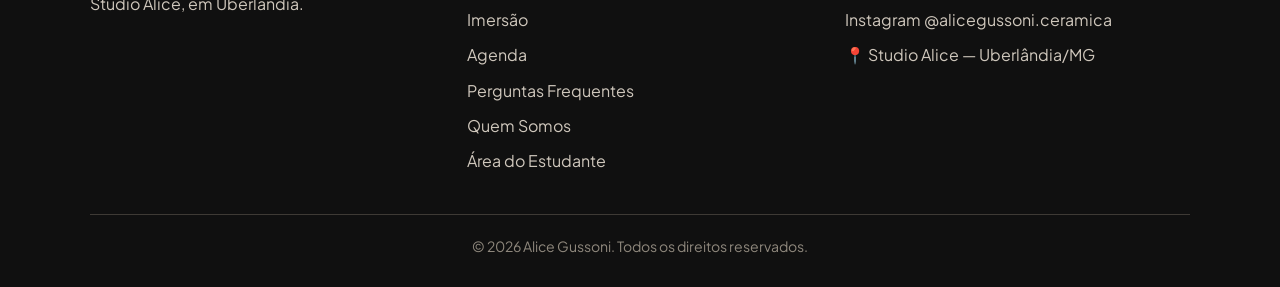
==== commit 772a7b71: "Unifica o brinde: um bloco por pagina, sem emoji e com copy sobria" ====
--- a/index.html
+++ b/index.html
@@ -8,7 +8,7 @@
   <link rel="preconnect" href="https://fonts.googleapis.com">
   <link rel="preconnect" href="https://fonts.gstatic.com" crossorigin>
   <link href="https://fonts.googleapis.com/css2?family=Plus+Jakarta+Sans:wght@400;500;600;700&display=swap" rel="stylesheet">
-  <link rel="stylesheet" href="assets/css/style.min.css?v=3">
+  <link rel="stylesheet" href="assets/css/style.min.css?v=4">
   <link rel="icon" type="image/webp" href="assets/img/logo-alice.webp">
 </head>
 <body>
@@ -41,7 +41,6 @@
         <h1>Quer aprender a pintar <em>aquarela sobre cerâmica</em>?</h1>
         <p class="lead">No Studio Alice, você desacelera, experimenta cores e descobre o prazer de pintar aquarela sobre cerâmica — do zero, sem experiência.</p>
         <p class="hero-date"><span class="date-head">📅 Próximas turmas</span><br>Descoberta · 19/09 · 14h às 17h30<br>Imersão · 17/10 · dia inteiro</p>
-        <p class="hero-note">🎁 <strong>Você leva o Kit de Aquarelas da Terra</strong> pra continuar pintando em casa.</p>
         <div class="btn-group">
           <a class="btn btn-primary btn-lg" href="curso-descoberta.html">Garantir vaga na Descoberta</a>
           <a class="btn btn-outline btn-lg" href="curso-imersao.html">Garantir vaga na Imersão</a>
@@ -78,7 +77,7 @@
           <article class="course-card">
             <div class="image">
               <img src="assets/img/aula-pintura-ceramica.webp" alt="Aluna pintando uma peça de cerâmica com aquarela na oficina Descoberta" width="1000" height="1250" loading="lazy" decoding="async">
-              <span class="gift-flag">🎁 Leva o Kit da Terra</span>
+              <span class="gift-flag">Inclui o Kit de Aquarelas</span>
               <span class="stamp">14h às 17h30</span>
             </div>
             <div class="body">
@@ -94,7 +93,7 @@
           <article class="course-card">
             <div class="image">
               <img src="assets/img/turma-pintando-atelie.webp" alt="Turma pintando peças de cerâmica à mesa no ateliê durante a Imersão" width="1000" height="1048" loading="lazy" decoding="async">
-              <span class="gift-flag">🎁 Leva o Kit da Terra</span>
+              <span class="gift-flag">Inclui o Kit de Aquarelas</span>
               <span class="stamp">Dia inteiro · 7h</span>
             </div>
             <div class="body">
--- a/assets/css/style.min.css
+++ b/assets/css/style.min.css
@@ -1 +1 @@
-:root{--bg:#F7F4EF;--bg-alt:#EFE9DF;--cta:#5B4432;--cta-dark:#4A3727;--text:#664B38;--text-soft:#9C8B7C;--line:#E8E0D4;--accent:#5B4432;--accent-dark:#4A3727;--accent-soft:#F0EAE0;--gold:#AB9881;--olive:#9C8B7C;--white:#FFFFFF;--serif:'Plus Jakarta Sans','Segoe UI',Arial,sans-serif;--sans:'Plus Jakarta Sans','Segoe UI',Arial,sans-serif;--shadow:0 12px 34px rgba(46, 42, 37, 0.08);--radius:10px}*{margin:0;padding:0;box-sizing:border-box}html{scroll-behavior:smooth}body{font-family:var(--sans);background:radial-gradient(ellipse 70% 50% at 15% -8%,rgba(91,68,50,.04),transparent 60%),radial-gradient(ellipse 55% 45% at 95% 0,rgba(102,75,56,.03),transparent 55%),var(--bg);color:var(--text);line-height:1.7;font-size:16px;-webkit-font-smoothing:antialiased}img{max-width:100%;display:block}a{color:var(--cta);text-decoration:none;transition:color .2s ease}a:hover{color:var(--cta-dark)}.site-header{position:sticky;top:0;z-index:100;background:rgba(253,251,246,.94);backdrop-filter:blur(8px);border-bottom:1px solid var(--line)}.header-inner{max-width:1100px;margin:0 auto;padding:14px 24px;display:flex;align-items:center;justify-content:space-between;gap:20px}.brand{display:flex;align-items:center;gap:10px}.brand img{height:60px;width:auto}.main-nav ul{display:flex;gap:28px;list-style:none;align-items:center}.main-nav a{color:var(--text-soft);font-size:.95rem;font-weight:600;letter-spacing:.02em}.main-nav a.active,.main-nav a:hover{color:var(--cta)}.nav-cta{background:var(--cta)!important;color:#fff!important;padding:9px 18px;border-radius:999px}.nav-cta:hover{background:var(--cta-dark)!important;color:#fff!important}.nav-toggle{display:none;background:0 0;border:1px solid var(--line);border-radius:8px;padding:8px 12px;font-size:1.1rem;color:var(--text);cursor:pointer}@media (max-width:860px){.nav-toggle{display:block}.main-nav{position:absolute;top:100%;left:0;right:0;background:var(--bg);border-bottom:1px solid var(--line);padding:16px 24px;display:none}.main-nav.open{display:block}.main-nav ul{flex-direction:column;gap:16px;align-items:flex-start}}.hero{max-width:1100px;margin:0 auto;padding:72px 24px 0}.hero h1{font-family:var(--serif);font-size:clamp(2rem, 4.4vw, 3.1rem);line-height:1.15;margin-bottom:20px}.hero h1 em{font-style:italic}.hero p.lead{color:var(--text-soft);font-size:1.15rem;max-width:34em;margin-bottom:28px}.hero .hero-note{color:var(--text);font-size:1.05rem;max-width:36em;margin:0 0 26px}.hero .hero-note strong{color:var(--accent)}.hero-date{color:var(--text-soft);font-size:1.05rem;line-height:1.7;margin:0 0 26px}.hero-date .date-head{color:var(--accent);font-weight:700}@media (max-width:600px){.hero .btn-group{flex-direction:column}.hero .btn-group .btn{width:100%}}.hero-band{width:100%;overflow:hidden;margin-top:48px;max-height:62vh}.hero-band img{width:100%;height:62vh;min-height:340px;object-fit:cover;display:block}@media (max-width:760px){.hero-band{max-height:46vh}.hero-band img{height:46vh}}.btn-group{display:flex;flex-wrap:wrap;gap:14px}.btn{display:inline-flex;align-items:center;justify-content:center;gap:8px;padding:14px 26px;border-radius:999px;font-weight:700;font-size:1rem;border:2px solid transparent;cursor:pointer;transition:all .2s ease}.btn-primary{background:var(--cta);color:#fff}.btn-primary:hover{background:var(--cta-dark);color:#fff;transform:translateY(-1px)}.btn{box-shadow:0 4px 14px rgba(16,16,16,.12)}.btn-outline,.btn-whatsapp{box-shadow:none}.btn-outline{background:0 0;color:var(--cta);border-color:var(--cta)}.btn-outline:hover{background:var(--cta);color:#fff}.btn-whatsapp{background:#25d366;color:#fff}.btn-whatsapp:hover{background:#1da851;color:#fff}.btn-lg{padding:16px 32px;font-size:1.05rem}.section{padding:72px 24px}.section-alt{background:var(--bg-alt)}.section-gente{background:#2b1910;color:#f3ede3}.section-gente .section-title{color:#fff}.section-gente .section-sub{color:#d9ccb8}.section-gente .kicker{color:#ab9881}.section-gente .ig-card{background:#f6f1e8}.section-gente .btn-primary{background:var(--accent);color:var(--white)}.section-gente .btn-primary:hover{background:var(--accent-dark)}.section-inner{max-width:1100px;margin:0 auto}.kicker{display:block;text-align:center;text-transform:uppercase;letter-spacing:.22em;font-size:.78rem;font-weight:700;color:var(--accent);margin-bottom:14px}.kicker.left{text-align:left}.section-title{font-family:var(--serif);font-size:clamp(1.8rem, 3.2vw, 2.5rem);text-align:center;margin-bottom:12px}.section-title::after{content:"";display:block;width:56px;height:2px;background:var(--accent);margin:16px auto 0}.section-sub{text-align:center;color:var(--text-soft);max-width:40em;margin:18px auto 40px;font-size:1.05rem}.course-grid{display:grid;grid-template-columns:1fr 1fr;gap:32px}.course-card{background:var(--white);border-radius:var(--radius);overflow:hidden;box-shadow:var(--shadow);border:1px solid var(--line);display:flex;flex-direction:column;transition:transform .25s ease,box-shadow .25s ease}.course-card:hover{transform:translateY(-4px);box-shadow:0 18px 44px rgba(16,16,16,.14)}.course-card .image{height:270px;overflow:hidden;position:relative}.course-card .image img{width:100%;height:100%;object-fit:cover;transition:transform .5s ease}.course-card:hover .image img{transform:scale(1.05)}.course-card .image .stamp{position:absolute;left:16px;bottom:14px;background:rgba(16,16,16,.88);color:#fff;font-family:var(--serif);font-size:.85rem;letter-spacing:.04em;padding:6px 14px;border-radius:999px}.course-card .body{padding:30px;display:flex;flex-direction:column;gap:14px;flex:1}.course-card h3{font-family:var(--serif);font-size:1.5rem}.course-card .time{display:flex;gap:18px;flex-wrap:wrap;color:var(--text-soft);font-size:.92rem}.course-card .time span{display:inline-flex;align-items:center;gap:6px}.course-card p{color:var(--text-soft)}.course-card .btn{margin-top:auto;align-self:flex-start}.course-card .price{font-family:var(--serif);font-size:1.5rem;color:var(--accent)}.course-card .price small{font-family:var(--sans);font-size:.85rem;color:var(--text-soft)}@media (max-width:860px){.course-grid{grid-template-columns:1fr}.hero{padding-top:48px}}.banner{position:relative;max-width:1100px;margin:0 auto;padding:0 24px}.banner img{width:100%;height:300px;object-fit:cover;border-radius:var(--radius)}.banner .banner-overlay{position:absolute;inset:0;margin:0 24px;border-radius:var(--radius);background:linear-gradient(90deg,rgba(16,16,16,.78),rgba(16,16,16,.25) 65%,transparent);display:flex;flex-direction:column;justify-content:center;padding:0 48px;color:#fff}.banner .banner-overlay p{text-transform:uppercase;letter-spacing:.2em;font-size:.8rem;font-weight:700;color:#f0c9a8;margin-bottom:8px}.banner .banner-overlay h2{font-family:var(--serif);font-size:clamp(1.4rem, 3vw, 2.1rem);max-width:16em}@media (max-width:760px){.banner .banner-overlay{padding:0 24px}.banner .banner-overlay h2{font-size:1.3rem}}.steps{display:grid;grid-template-columns:repeat(auto-fit,minmax(180px,1fr));gap:14px}.step{text-align:center;padding:20px 14px;background:var(--white);border:1px solid var(--line);border-radius:var(--radius)}.step .num{width:36px;height:36px;margin:0 auto 10px;background:var(--bg-alt);color:var(--cta);border-radius:50%;display:flex;align-items:center;justify-content:center;font-family:var(--serif);font-size:1rem;font-weight:700}.step h4{font-family:var(--serif);font-size:1rem;margin-bottom:6px}.step p{color:var(--text-soft);font-size:.85rem}.gallery-grid{display:grid;grid-template-columns:repeat(3,1fr);gap:16px}.gallery-grid img{border-radius:12px;height:240px;width:100%;object-fit:cover}@media (max-width:860px){.gallery-grid{grid-template-columns:1fr}}.cta-band{background:var(--cta);color:#fff;text-align:center;padding:72px 24px}.cta-band h2{font-family:var(--serif);font-size:clamp(1.7rem, 3vw, 2.3rem);margin-bottom:12px}.cta-band p{max-width:34em;margin:0 auto 28px;font-size:1.05rem;opacity:.95}.cta-band .btn-primary{background:#fff;color:var(--cta);box-shadow:none}.cta-band .btn-primary:hover{background:var(--bg-alt);color:var(--cta-dark)}.cta-band .btn-whatsapp{background:#25d366;color:#fff}.cta-band .btn-whatsapp:hover{background:#1da851;color:#fff}.cta-band .price-line{font-family:var(--serif);font-size:1.2rem;margin-top:18px}.page-hero{text-align:center;padding:72px 24px 40px}.page-hero h1{font-family:var(--serif);font-size:clamp(2rem, 4vw, 2.8rem);margin-bottom:14px}.page-hero p{color:var(--text-soft);max-width:38em;margin:0 auto;font-size:1.1rem}.page-hero .badge{display:inline-block;background:var(--bg-alt);border:1px solid var(--line);color:var(--text);padding:6px 16px;border-radius:999px;font-weight:700;font-size:.92rem;margin-bottom:20px}.page-hero .course-date{display:inline-block;margin:0 auto 18px;background:var(--accent);color:var(--white);padding:10px 22px;border-radius:999px;font-size:1rem;font-weight:700}.page-hero .course-date a{color:#e9ddd0;text-decoration:underline;margin-left:8px;font-weight:600}.curso-vagas{max-width:420px;margin:0 auto 18px;text-align:center}.curso-vagas .ck-vagas{margin:0;text-align:left;background:var(--bg-alt);border:1px solid var(--line);border-radius:8px;padding:10px 12px}.curso-vagas .ck-vagas-bar{display:flex;gap:2px;height:4px}.curso-vagas .ck-vagas-bar .seg{flex:1;background:var(--line);border-radius:2px}.curso-vagas .ck-vagas-bar .seg.on{background:var(--accent)}.curso-vagas .ck-vagas-txt{display:flex;align-items:baseline;gap:8px;flex-wrap:wrap;margin-top:8px;font-size:.82rem;color:var(--text-soft);line-height:1.35}.curso-vagas .ck-vagas-txt strong{color:var(--accent);font-weight:800;white-space:nowrap}.curso-vagas .ck-vagas-status{display:inline-flex;align-items:center;gap:5px;font-weight:700;color:#b26a00;white-space:nowrap}.curso-vagas .ck-vagas-status::before{content:'';width:6px;height:6px;border-radius:50%;background:#b26a00;flex:0 0 6px}.curso-vagas .ck-vagas-warn{font-size:.82rem;font-weight:700;color:#b26a00;margin-top:8px;line-height:1.35}.curso-vagas .ck-vagas-cheia{font-size:.82rem;font-weight:700;color:#a34a2f;margin-top:8px;line-height:1.35}.curso-vagas .ck-vagas-cheia a{color:#a34a2f}.detail-grid{display:grid;grid-template-columns:1fr 1fr;gap:40px;align-items:start}.detail-grid .visual{border-radius:var(--radius);overflow:hidden;box-shadow:var(--shadow)}.detail-grid .visual img{width:100%;object-fit:cover}@media (max-width:860px){.detail-grid{grid-template-columns:1fr}}.block{margin-bottom:40px}.block h2{font-family:var(--serif);font-size:1.5rem;margin-bottom:16px;padding-bottom:10px;border-bottom:1px solid var(--line)}.block ul{list-style:none}.block ul li{padding:8px 0 8px 28px;position:relative;color:var(--text-soft)}.block ul li::before{content:"✓";position:absolute;left:0;color:var(--cta);font-weight:700}.card-list{display:grid;grid-template-columns:1fr 1fr;gap:16px;margin-top:20px}@media (max-width:860px){.card-list{grid-template-columns:1fr}}.tile{background:var(--white);border:1px solid var(--line);border-radius:var(--radius);padding:22px}.tile h4{font-family:var(--serif);font-size:1.1rem;margin-bottom:8px;color:var(--cta)}.tile p{color:var(--text-soft);font-size:.95rem}.price-box{background:var(--bg-alt);border:1px solid var(--line);border-radius:var(--radius);padding:32px;text-align:center}.price-box .price{font-family:var(--serif);font-size:2.4rem;color:var(--accent)}.price-box .price small{font-size:1rem;color:var(--text-soft);font-family:var(--sans)}.price-box p.note{color:var(--text-soft);font-size:.92rem;margin:12px 0 24px}.price-box .btn{width:100%;margin-bottom:12px}.combo{background:var(--white);border:2px solid var(--accent)}.combo .tag{background:var(--accent);color:#fff;display:inline-block;padding:4px 14px;border-radius:999px;font-size:.8rem;font-weight:700;margin-bottom:12px;letter-spacing:.04em}.faq{max-width:780px;margin:0 auto}.faq-item{background:var(--white);border:1px solid var(--line);border-radius:12px;margin-bottom:14px;overflow:hidden}.faq-item summary{padding:20px 24px;cursor:pointer;font-weight:700;font-size:1.02rem;list-style:none;display:flex;justify-content:space-between;align-items:center;gap:16px}.faq-item summary::-webkit-details-marker{display:none}.faq-item summary::after{content:"+";font-size:1.4rem;color:var(--cta);transition:transform .2s ease;flex-shrink:0}.faq-item[open] summary::after{transform:rotate(45deg)}.faq-item .faq-body{padding:0 24px 20px;color:var(--text-soft)}.about-wrap{display:grid;grid-template-columns:1fr 1fr;gap:48px;align-items:stretch}.about-wrap .visual{border-radius:var(--radius);overflow:hidden;box-shadow:var(--shadow);min-height:420px}.about-wrap .visual img{width:100%;height:100%;min-height:420px;object-fit:cover}@media (max-width:860px){.about-wrap{grid-template-columns:1fr}}.about-text p{color:var(--text-soft);margin-bottom:18px}.about-text h2{font-family:var(--serif);font-size:1.6rem;margin-bottom:16px}.people{display:grid;grid-template-columns:1fr 1fr;gap:20px;margin-top:32px}@media (max-width:860px){.people{grid-template-columns:1fr}}.person{background:var(--white);border:1px solid var(--line);border-radius:var(--radius);padding:24px}.person h4{font-family:var(--serif);font-size:1.2rem;margin-bottom:6px}.person .role{color:var(--cta);font-weight:700;font-size:.9rem;margin-bottom:10px}.person p{color:var(--text-soft);font-size:.95rem}.site-footer{background:#101010;color:#cfc7bc;padding:48px 24px 28px}.footer-inner{max-width:1100px;margin:0 auto}.footer-top{display:grid;grid-template-columns:repeat(auto-fit,minmax(220px,1fr));gap:32px;margin-bottom:32px}.footer-top h4{font-family:var(--serif);color:#fff;font-size:1.1rem;margin-bottom:14px}.footer-top a{color:#cfc7bc}.footer-top a:hover{color:#fff}.footer-top li{list-style:none;margin-bottom:8px}.footer-bottom{border-top:1px solid #3e3a35;padding-top:20px;text-align:center;font-size:.88rem;color:#8f887d}.selo{width:120px;opacity:.92}.ig-feed{display:grid;grid-template-columns:repeat(2,1fr);gap:20px;margin-top:8px}.ig-card{display:block;border-radius:var(--radius);overflow:hidden;text-decoration:none}.ig-card .ig-frame{position:relative;width:100%;aspect-ratio:4/5;background:var(--bg-alt);overflow:hidden}.ig-card .ig-frame img{width:100%;height:100%;object-fit:cover;display:block;transition:transform .4s ease}.ig-card:hover .ig-frame img{transform:scale(1.04)}.ig-card iframe{position:absolute;inset:0;width:100%;height:100%;border:0;background:#fff}.ig-card .ig-meta{display:none}.ig-follow{text-align:center;margin-top:28px}.ig-feed-gente{grid-template-columns:repeat(2,1fr);gap:24px}.ig-feed-gente .ig-card .ig-frame{aspect-ratio:4/5}@media (max-width:900px){.ig-feed{grid-template-columns:1fr 1fr}.ig-feed-gente{grid-template-columns:1fr 1fr}}@media (max-width:600px){.ig-feed{grid-template-columns:1fr 1fr}.ig-feed-gente{grid-template-columns:1fr 1fr}}.agenda-month{margin-bottom:48px}.agenda-month-title{font-family:var(--serif);font-size:1.5rem;text-align:center;margin-bottom:20px;display:flex;align-items:baseline;justify-content:center;gap:8px}.agenda-month-title span{color:var(--text-soft);font-size:1rem;font-family:var(--sans)}.agenda-days{display:flex;flex-direction:column;gap:12px}.agenda-day{display:grid;grid-template-columns:84px 1fr;gap:16px;align-items:stretch}.agenda-date{background:var(--bg-alt);border:1px solid var(--line);border-radius:var(--radius);display:flex;flex-direction:column;align-items:center;justify-content:center;padding:12px 6px;text-align:center}.agenda-date .num{font-family:var(--serif);font-size:1.9rem;line-height:1;color:var(--accent)}.agenda-date .week{font-size:.72rem;text-transform:uppercase;letter-spacing:.08em;color:var(--text-soft);margin-top:6px}.agenda-courses{display:flex;flex-direction:column;gap:8px}.agenda-empty{border:1px dashed var(--line);border-radius:var(--radius);padding:22px 18px;text-align:center;color:var(--text-soft);font-size:.95rem}.agenda-course{display:flex;align-items:center;justify-content:space-between;gap:12px;flex-wrap:wrap;padding:14px 18px;border-radius:var(--radius);border:1px solid var(--line);background:var(--white);color:var(--text);font-weight:600;transition:transform .15s ease,box-shadow .15s ease;border-left-width:4px}.agenda-course:hover{transform:translateY(-1px);box-shadow:var(--shadow);color:var(--text)}.agenda-course.descoberta{border-left-color:#5b4432}.agenda-course.imersao{border-left-color:#ab9881}.agenda-course .tag{font-size:.72rem;text-transform:uppercase;letter-spacing:.06em;color:var(--text-soft);font-weight:700;white-space:nowrap}.agenda-course .price-tag{font-family:var(--serif);color:var(--accent);font-weight:700;white-space:nowrap}@media (max-width:640px){.agenda-day{grid-template-columns:64px 1fr;gap:10px}.agenda-course{padding:12px;font-size:.92rem}}.text-center{text-align:center}.mt-1{margin-top:12px}.mt-2{margin-top:24px}.mt-3{margin-top:40px}.mb-2{margin-bottom:24px}.small{font-size:.88rem}.pdv-overlay{position:fixed;inset:0;z-index:200;background:rgba(20,14,9,.7);display:none;align-items:center;justify-content:center;padding:20px}.pdv-overlay.open{display:flex}.pdv-modal{background:var(--bg);border-radius:var(--radius);box-shadow:0 24px 60px rgba(0,0,0,.35);padding:32px;max-width:460px;width:100%;position:relative;max-height:90vh;overflow-y:auto}.pdv-modal h3{font-family:var(--serif);font-size:1.5rem;margin-bottom:4px}.pdv-modal .pdv-sub{color:var(--text-soft);margin-bottom:18px}.pdv-modal .pdv-sub strong{color:var(--accent)}.pdv-close{position:absolute;top:14px;right:16px;background:0 0;border:none;font-size:1.6rem;line-height:1;color:var(--text-soft);cursor:pointer}.pdv-close:hover{color:var(--text)}.pdv-modal label{display:block;font-size:.85rem;font-weight:700;color:var(--text);margin:14px 0 6px}.pdv-modal input{width:100%;padding:12px 14px;border:1px solid var(--line);border-radius:8px;font-size:1rem;font-family:var(--sans);color:var(--text);background:var(--white)}.pdv-modal input:focus{outline:2px solid var(--accent);border-color:transparent}.pdv-erro{margin-top:14px;padding:10px 12px;background:#f7e9e4;color:#a34a2f;border-radius:8px;font-size:.88rem}.pdv-codigo-hint{margin-top:8px;font-size:.85rem;font-weight:700}.pdv-codigo-hint.ok{color:#5c6b52}.pdv-codigo-hint.err{color:#a34a2f}.pdv-nota{margin-top:16px;font-size:.82rem;color:var(--text-soft)}.pdv-pag-label{margin-top:18px;font-size:.85rem;font-weight:700;color:var(--text)}.pdv-radio{display:flex;align-items:center;gap:8px;margin:8px 0 0;font-size:.92rem;color:var(--text);cursor:pointer}.pdv-radio input{width:auto;margin:0;accent-color:var(--accent)}.pdv-off{display:inline-block;background:var(--green,#5c6b52);color:#fff;font-size:.7rem;font-weight:700;padding:2px 8px;border-radius:999px;margin-left:4px;vertical-align:middle}.pdv-pix{margin-top:4px;padding:20px;background:var(--accent-soft);border:1px dashed var(--accent);border-radius:var(--radius);text-align:center}.pdv-pix-key{font-family:var(--serif);font-size:1.35rem;font-weight:700;letter-spacing:.05em;color:var(--accent);word-break:break-all}.pdv-pix-nome{font-size:.9rem;color:var(--text);margin-top:2px}.pdv-pix-tipo{font-size:.75rem;text-transform:uppercase;letter-spacing:.1em;color:var(--text-soft);margin-top:8px}.pdv-qr{text-align:center;margin:18px 0}.pdv-qr img{width:200px;height:200px;margin:0 auto;border-radius:8px}.pdv-copia{margin-top:4px}.pdv-copia-text{margin-top:10px;font-size:.78rem;color:var(--text-soft);word-break:break-all}.pdv-pessoa{margin-top:18px;padding-top:18px;border-top:1px dashed var(--line)}.pdv-pessoa-title{font-family:var(--serif);font-size:1.05rem;color:var(--accent);margin-bottom:6px}.pdv-resumo{margin-top:18px;padding:16px;background:var(--accent-soft);border-radius:10px}.pdv-resumo-linha{display:flex;justify-content:space-between;gap:10px;font-size:.9rem;color:var(--text);padding:3px 0}.pdv-resumo-desc{color:var(--accent)}.pdv-resumo-total{display:flex;justify-content:space-between;gap:10px;font-weight:700;font-size:1.05rem;color:var(--accent);border-top:1px solid var(--line);margin-top:8px;padding-top:8px}.pdv-resumo-empty{font-size:.88rem;color:var(--text-soft)}.pdv-modal .btn{margin-top:18px}.course-card .image .gift-flag{position:absolute;right:14px;top:14px;background:var(--gold);color:#fff;font-size:.78rem;font-weight:700;letter-spacing:.02em;padding:6px 12px;border-radius:999px;box-shadow:0 6px 16px rgba(46,42,37,.18)}.gift-box{display:grid;grid-template-columns:220px 1fr;gap:24px;align-items:center;background:var(--accent-soft);border:1px dashed var(--accent);border-radius:var(--radius);padding:22px;margin-top:24px}.gift-box img{width:100%;height:180px;object-fit:cover;border-radius:8px}.gift-box .gift-tag{display:inline-block;background:var(--gold);color:#fff;font-size:.72rem;font-weight:700;letter-spacing:.08em;text-transform:uppercase;padding:4px 12px;border-radius:999px;margin-bottom:10px}.gift-box h3{font-family:var(--serif);font-size:1.3rem;color:var(--cta);margin-bottom:8px}.gift-box p{color:var(--text-soft);font-size:.95rem}@media (max-width:640px){.gift-box{grid-template-columns:1fr}.gift-box img{height:200px}}.incluso-kit{display:flex;align-items:center;gap:14px;margin-top:18px;padding:14px;background:var(--accent-soft);border:1px solid var(--gold);border-radius:var(--radius)}.incluso-kit img{width:76px;height:76px;object-fit:cover;border-radius:8px;flex:none}.incluso-kit .incluso-kit-txt{min-width:0}.incluso-kit strong{display:block;font-family:var(--serif);font-size:1.05rem;color:var(--cta);line-height:1.25}.incluso-kit p{color:var(--text-soft);font-size:.88rem;margin-top:2px}.incluso-kit .gift-tag{margin-bottom:6px}@media (min-width:600px){.incluso-kit img{width:92px;height:92px}}+:root{--bg:#F7F4EF;--bg-alt:#EFE9DF;--cta:#5B4432;--cta-dark:#4A3727;--text:#664B38;--text-soft:#9C8B7C;--line:#E8E0D4;--accent:#5B4432;--accent-dark:#4A3727;--accent-soft:#F0EAE0;--gold:#AB9881;--olive:#9C8B7C;--white:#FFFFFF;--serif:'Plus Jakarta Sans','Segoe UI',Arial,sans-serif;--sans:'Plus Jakarta Sans','Segoe UI',Arial,sans-serif;--shadow:0 12px 34px rgba(46, 42, 37, 0.08);--radius:10px}*{margin:0;padding:0;box-sizing:border-box}html{scroll-behavior:smooth}body{font-family:var(--sans);background:radial-gradient(ellipse 70% 50% at 15% -8%,rgba(91,68,50,.04),transparent 60%),radial-gradient(ellipse 55% 45% at 95% 0,rgba(102,75,56,.03),transparent 55%),var(--bg);color:var(--text);line-height:1.7;font-size:16px;-webkit-font-smoothing:antialiased}img{max-width:100%;display:block}a{color:var(--cta);text-decoration:none;transition:color .2s ease}a:hover{color:var(--cta-dark)}.site-header{position:sticky;top:0;z-index:100;background:rgba(253,251,246,.94);backdrop-filter:blur(8px);border-bottom:1px solid var(--line)}.header-inner{max-width:1100px;margin:0 auto;padding:14px 24px;display:flex;align-items:center;justify-content:space-between;gap:20px}.brand{display:flex;align-items:center;gap:10px}.brand img{height:60px;width:auto}.main-nav ul{display:flex;gap:28px;list-style:none;align-items:center}.main-nav a{color:var(--text-soft);font-size:.95rem;font-weight:600;letter-spacing:.02em}.main-nav a.active,.main-nav a:hover{color:var(--cta)}.nav-cta{background:var(--cta)!important;color:#fff!important;padding:9px 18px;border-radius:999px}.nav-cta:hover{background:var(--cta-dark)!important;color:#fff!important}.nav-toggle{display:none;background:0 0;border:1px solid var(--line);border-radius:8px;padding:8px 12px;font-size:1.1rem;color:var(--text);cursor:pointer}@media (max-width:860px){.nav-toggle{display:block}.main-nav{position:absolute;top:100%;left:0;right:0;background:var(--bg);border-bottom:1px solid var(--line);padding:16px 24px;display:none}.main-nav.open{display:block}.main-nav ul{flex-direction:column;gap:16px;align-items:flex-start}}.hero{max-width:1100px;margin:0 auto;padding:72px 24px 0}.hero h1{font-family:var(--serif);font-size:clamp(2rem, 4.4vw, 3.1rem);line-height:1.15;margin-bottom:20px}.hero h1 em{font-style:italic}.hero p.lead{color:var(--text-soft);font-size:1.15rem;max-width:34em;margin-bottom:28px}.hero-date{color:var(--text-soft);font-size:1.05rem;line-height:1.7;margin:0 0 26px}.hero-date .date-head{color:var(--accent);font-weight:700}@media (max-width:600px){.hero .btn-group{flex-direction:column}.hero .btn-group .btn{width:100%}}.hero-band{width:100%;overflow:hidden;margin-top:48px;max-height:62vh}.hero-band img{width:100%;height:62vh;min-height:340px;object-fit:cover;display:block}@media (max-width:760px){.hero-band{max-height:46vh}.hero-band img{height:46vh}}.btn-group{display:flex;flex-wrap:wrap;gap:14px}.btn{display:inline-flex;align-items:center;justify-content:center;gap:8px;padding:14px 26px;border-radius:999px;font-weight:700;font-size:1rem;border:2px solid transparent;cursor:pointer;transition:all .2s ease}.btn-primary{background:var(--cta);color:#fff}.btn-primary:hover{background:var(--cta-dark);color:#fff;transform:translateY(-1px)}.btn{box-shadow:0 4px 14px rgba(16,16,16,.12)}.btn-outline,.btn-whatsapp{box-shadow:none}.btn-outline{background:0 0;color:var(--cta);border-color:var(--cta)}.btn-outline:hover{background:var(--cta);color:#fff}.btn-whatsapp{background:#25d366;color:#fff}.btn-whatsapp:hover{background:#1da851;color:#fff}.btn-lg{padding:16px 32px;font-size:1.05rem}.section{padding:72px 24px}.section-alt{background:var(--bg-alt)}.section-gente{background:#2b1910;color:#f3ede3}.section-gente .section-title{color:#fff}.section-gente .section-sub{color:#d9ccb8}.section-gente .kicker{color:#ab9881}.section-gente .ig-card{background:#f6f1e8}.section-gente .btn-primary{background:var(--accent);color:var(--white)}.section-gente .btn-primary:hover{background:var(--accent-dark)}.section-inner{max-width:1100px;margin:0 auto}.kicker{display:block;text-align:center;text-transform:uppercase;letter-spacing:.22em;font-size:.78rem;font-weight:700;color:var(--accent);margin-bottom:14px}.kicker.left{text-align:left}.section-title{font-family:var(--serif);font-size:clamp(1.8rem, 3.2vw, 2.5rem);text-align:center;margin-bottom:12px}.section-title::after{content:"";display:block;width:56px;height:2px;background:var(--accent);margin:16px auto 0}.section-sub{text-align:center;color:var(--text-soft);max-width:40em;margin:18px auto 40px;font-size:1.05rem}.course-grid{display:grid;grid-template-columns:1fr 1fr;gap:32px}.course-card{background:var(--white);border-radius:var(--radius);overflow:hidden;box-shadow:var(--shadow);border:1px solid var(--line);display:flex;flex-direction:column;transition:transform .25s ease,box-shadow .25s ease}.course-card:hover{transform:translateY(-4px);box-shadow:0 18px 44px rgba(16,16,16,.14)}.course-card .image{height:270px;overflow:hidden;position:relative}.course-card .image img{width:100%;height:100%;object-fit:cover;transition:transform .5s ease}.course-card:hover .image img{transform:scale(1.05)}.course-card .image .stamp{position:absolute;left:16px;bottom:14px;background:rgba(16,16,16,.88);color:#fff;font-family:var(--serif);font-size:.85rem;letter-spacing:.04em;padding:6px 14px;border-radius:999px}.course-card .body{padding:30px;display:flex;flex-direction:column;gap:14px;flex:1}.course-card h3{font-family:var(--serif);font-size:1.5rem}.course-card .time{display:flex;gap:18px;flex-wrap:wrap;color:var(--text-soft);font-size:.92rem}.course-card .time span{display:inline-flex;align-items:center;gap:6px}.course-card p{color:var(--text-soft)}.course-card .btn{margin-top:auto;align-self:flex-start}.course-card .price{font-family:var(--serif);font-size:1.5rem;color:var(--accent)}.course-card .price small{font-family:var(--sans);font-size:.85rem;color:var(--text-soft)}@media (max-width:860px){.course-grid{grid-template-columns:1fr}.hero{padding-top:48px}}.banner{position:relative;max-width:1100px;margin:0 auto;padding:0 24px}.banner img{width:100%;height:300px;object-fit:cover;border-radius:var(--radius)}.banner .banner-overlay{position:absolute;inset:0;margin:0 24px;border-radius:var(--radius);background:linear-gradient(90deg,rgba(16,16,16,.78),rgba(16,16,16,.25) 65%,transparent);display:flex;flex-direction:column;justify-content:center;padding:0 48px;color:#fff}.banner .banner-overlay p{text-transform:uppercase;letter-spacing:.2em;font-size:.8rem;font-weight:700;color:#f0c9a8;margin-bottom:8px}.banner .banner-overlay h2{font-family:var(--serif);font-size:clamp(1.4rem, 3vw, 2.1rem);max-width:16em}@media (max-width:760px){.banner .banner-overlay{padding:0 24px}.banner .banner-overlay h2{font-size:1.3rem}}.steps{display:grid;grid-template-columns:repeat(auto-fit,minmax(180px,1fr));gap:14px}.step{text-align:center;padding:20px 14px;background:var(--white);border:1px solid var(--line);border-radius:var(--radius)}.step .num{width:36px;height:36px;margin:0 auto 10px;background:var(--bg-alt);color:var(--cta);border-radius:50%;display:flex;align-items:center;justify-content:center;font-family:var(--serif);font-size:1rem;font-weight:700}.step h4{font-family:var(--serif);font-size:1rem;margin-bottom:6px}.step p{color:var(--text-soft);font-size:.85rem}.gallery-grid{display:grid;grid-template-columns:repeat(3,1fr);gap:16px}.gallery-grid img{border-radius:12px;height:240px;width:100%;object-fit:cover}@media (max-width:860px){.gallery-grid{grid-template-columns:1fr}}.cta-band{background:var(--cta);color:#fff;text-align:center;padding:72px 24px}.cta-band h2{font-family:var(--serif);font-size:clamp(1.7rem, 3vw, 2.3rem);margin-bottom:12px}.cta-band p{max-width:34em;margin:0 auto 28px;font-size:1.05rem;opacity:.95}.cta-band .btn-primary{background:#fff;color:var(--cta);box-shadow:none}.cta-band .btn-primary:hover{background:var(--bg-alt);color:var(--cta-dark)}.cta-band .btn-whatsapp{background:#25d366;color:#fff}.cta-band .btn-whatsapp:hover{background:#1da851;color:#fff}.cta-band .price-line{font-family:var(--serif);font-size:1.2rem;margin-top:18px}.page-hero{text-align:center;padding:72px 24px 40px}.page-hero h1{font-family:var(--serif);font-size:clamp(2rem, 4vw, 2.8rem);margin-bottom:14px}.page-hero p{color:var(--text-soft);max-width:38em;margin:0 auto;font-size:1.1rem}.page-hero .badge{display:inline-block;background:var(--bg-alt);border:1px solid var(--line);color:var(--text);padding:6px 16px;border-radius:999px;font-weight:700;font-size:.92rem;margin-bottom:20px}.page-hero .course-date{display:inline-block;margin:0 auto 18px;background:var(--accent);color:var(--white);padding:10px 22px;border-radius:999px;font-size:1rem;font-weight:700}.page-hero .course-date a{color:#e9ddd0;text-decoration:underline;margin-left:8px;font-weight:600}.curso-vagas{max-width:420px;margin:0 auto 18px;text-align:center}.curso-vagas .ck-vagas{margin:0;text-align:left;background:var(--bg-alt);border:1px solid var(--line);border-radius:8px;padding:10px 12px}.curso-vagas .ck-vagas-bar{display:flex;gap:2px;height:4px}.curso-vagas .ck-vagas-bar .seg{flex:1;background:var(--line);border-radius:2px}.curso-vagas .ck-vagas-bar .seg.on{background:var(--accent)}.curso-vagas .ck-vagas-txt{display:flex;align-items:baseline;gap:8px;flex-wrap:wrap;margin-top:8px;font-size:.82rem;color:var(--text-soft);line-height:1.35}.curso-vagas .ck-vagas-txt strong{color:var(--accent);font-weight:800;white-space:nowrap}.curso-vagas .ck-vagas-status{display:inline-flex;align-items:center;gap:5px;font-weight:700;color:#b26a00;white-space:nowrap}.curso-vagas .ck-vagas-status::before{content:'';width:6px;height:6px;border-radius:50%;background:#b26a00;flex:0 0 6px}.curso-vagas .ck-vagas-warn{font-size:.82rem;font-weight:700;color:#b26a00;margin-top:8px;line-height:1.35}.curso-vagas .ck-vagas-cheia{font-size:.82rem;font-weight:700;color:#a34a2f;margin-top:8px;line-height:1.35}.curso-vagas .ck-vagas-cheia a{color:#a34a2f}.detail-grid{display:grid;grid-template-columns:1fr 1fr;gap:40px;align-items:start}.detail-grid .visual{border-radius:var(--radius);overflow:hidden;box-shadow:var(--shadow)}.detail-grid .visual img{width:100%;object-fit:cover}@media (max-width:860px){.detail-grid{grid-template-columns:1fr}}.block{margin-bottom:40px}.block h2{font-family:var(--serif);font-size:1.5rem;margin-bottom:16px;padding-bottom:10px;border-bottom:1px solid var(--line)}.block ul{list-style:none}.block ul li{padding:8px 0 8px 28px;position:relative;color:var(--text-soft)}.block ul li::before{content:"✓";position:absolute;left:0;color:var(--cta);font-weight:700}.card-list{display:grid;grid-template-columns:1fr 1fr;gap:16px;margin-top:20px}@media (max-width:860px){.card-list{grid-template-columns:1fr}}.tile{background:var(--white);border:1px solid var(--line);border-radius:var(--radius);padding:22px}.tile h4{font-family:var(--serif);font-size:1.1rem;margin-bottom:8px;color:var(--cta)}.tile p{color:var(--text-soft);font-size:.95rem}.price-box{background:var(--bg-alt);border:1px solid var(--line);border-radius:var(--radius);padding:32px;text-align:center}.price-box .price{font-family:var(--serif);font-size:2.4rem;color:var(--accent)}.price-box .price small{font-size:1rem;color:var(--text-soft);font-family:var(--sans)}.price-box p.note{color:var(--text-soft);font-size:.92rem;margin:12px 0 24px}.price-box .btn{width:100%;margin-bottom:12px}.combo{background:var(--white);border:2px solid var(--accent)}.combo .tag{background:var(--accent);color:#fff;display:inline-block;padding:4px 14px;border-radius:999px;font-size:.8rem;font-weight:700;margin-bottom:12px;letter-spacing:.04em}.faq{max-width:780px;margin:0 auto}.faq-item{background:var(--white);border:1px solid var(--line);border-radius:12px;margin-bottom:14px;overflow:hidden}.faq-item summary{padding:20px 24px;cursor:pointer;font-weight:700;font-size:1.02rem;list-style:none;display:flex;justify-content:space-between;align-items:center;gap:16px}.faq-item summary::-webkit-details-marker{display:none}.faq-item summary::after{content:"+";font-size:1.4rem;color:var(--cta);transition:transform .2s ease;flex-shrink:0}.faq-item[open] summary::after{transform:rotate(45deg)}.faq-item .faq-body{padding:0 24px 20px;color:var(--text-soft)}.about-wrap{display:grid;grid-template-columns:1fr 1fr;gap:48px;align-items:stretch}.about-wrap .visual{border-radius:var(--radius);overflow:hidden;box-shadow:var(--shadow);min-height:420px}.about-wrap .visual img{width:100%;height:100%;min-height:420px;object-fit:cover}@media (max-width:860px){.about-wrap{grid-template-columns:1fr}}.about-text p{color:var(--text-soft);margin-bottom:18px}.about-text h2{font-family:var(--serif);font-size:1.6rem;margin-bottom:16px}.people{display:grid;grid-template-columns:1fr 1fr;gap:20px;margin-top:32px}@media (max-width:860px){.people{grid-template-columns:1fr}}.person{background:var(--white);border:1px solid var(--line);border-radius:var(--radius);padding:24px}.person h4{font-family:var(--serif);font-size:1.2rem;margin-bottom:6px}.person .role{color:var(--cta);font-weight:700;font-size:.9rem;margin-bottom:10px}.person p{color:var(--text-soft);font-size:.95rem}.site-footer{background:#101010;color:#cfc7bc;padding:48px 24px 28px}.footer-inner{max-width:1100px;margin:0 auto}.footer-top{display:grid;grid-template-columns:repeat(auto-fit,minmax(220px,1fr));gap:32px;margin-bottom:32px}.footer-top h4{font-family:var(--serif);color:#fff;font-size:1.1rem;margin-bottom:14px}.footer-top a{color:#cfc7bc}.footer-top a:hover{color:#fff}.footer-top li{list-style:none;margin-bottom:8px}.footer-bottom{border-top:1px solid #3e3a35;padding-top:20px;text-align:center;font-size:.88rem;color:#8f887d}.selo{width:120px;opacity:.92}.ig-feed{display:grid;grid-template-columns:repeat(2,1fr);gap:20px;margin-top:8px}.ig-card{display:block;border-radius:var(--radius);overflow:hidden;text-decoration:none}.ig-card .ig-frame{position:relative;width:100%;aspect-ratio:4/5;background:var(--bg-alt);overflow:hidden}.ig-card .ig-frame img{width:100%;height:100%;object-fit:cover;display:block;transition:transform .4s ease}.ig-card:hover .ig-frame img{transform:scale(1.04)}.ig-card iframe{position:absolute;inset:0;width:100%;height:100%;border:0;background:#fff}.ig-card .ig-meta{display:none}.ig-follow{text-align:center;margin-top:28px}.ig-feed-gente{grid-template-columns:repeat(2,1fr);gap:24px}.ig-feed-gente .ig-card .ig-frame{aspect-ratio:4/5}@media (max-width:900px){.ig-feed{grid-template-columns:1fr 1fr}.ig-feed-gente{grid-template-columns:1fr 1fr}}@media (max-width:600px){.ig-feed{grid-template-columns:1fr 1fr}.ig-feed-gente{grid-template-columns:1fr 1fr}}.agenda-month{margin-bottom:48px}.agenda-month-title{font-family:var(--serif);font-size:1.5rem;text-align:center;margin-bottom:20px;display:flex;align-items:baseline;justify-content:center;gap:8px}.agenda-month-title span{color:var(--text-soft);font-size:1rem;font-family:var(--sans)}.agenda-days{display:flex;flex-direction:column;gap:12px}.agenda-day{display:grid;grid-template-columns:84px 1fr;gap:16px;align-items:stretch}.agenda-date{background:var(--bg-alt);border:1px solid var(--line);border-radius:var(--radius);display:flex;flex-direction:column;align-items:center;justify-content:center;padding:12px 6px;text-align:center}.agenda-date .num{font-family:var(--serif);font-size:1.9rem;line-height:1;color:var(--accent)}.agenda-date .week{font-size:.72rem;text-transform:uppercase;letter-spacing:.08em;color:var(--text-soft);margin-top:6px}.agenda-courses{display:flex;flex-direction:column;gap:8px}.agenda-empty{border:1px dashed var(--line);border-radius:var(--radius);padding:22px 18px;text-align:center;color:var(--text-soft);font-size:.95rem}.agenda-course{display:flex;align-items:center;justify-content:space-between;gap:12px;flex-wrap:wrap;padding:14px 18px;border-radius:var(--radius);border:1px solid var(--line);background:var(--white);color:var(--text);font-weight:600;transition:transform .15s ease,box-shadow .15s ease;border-left-width:4px}.agenda-course:hover{transform:translateY(-1px);box-shadow:var(--shadow);color:var(--text)}.agenda-course.descoberta{border-left-color:#5b4432}.agenda-course.imersao{border-left-color:#ab9881}.agenda-course .tag{font-size:.72rem;text-transform:uppercase;letter-spacing:.06em;color:var(--text-soft);font-weight:700;white-space:nowrap}.agenda-course .price-tag{font-family:var(--serif);color:var(--accent);font-weight:700;white-space:nowrap}@media (max-width:640px){.agenda-day{grid-template-columns:64px 1fr;gap:10px}.agenda-course{padding:12px;font-size:.92rem}}.text-center{text-align:center}.mt-1{margin-top:12px}.mt-2{margin-top:24px}.mt-3{margin-top:40px}.mb-2{margin-bottom:24px}.small{font-size:.88rem}.pdv-overlay{position:fixed;inset:0;z-index:200;background:rgba(20,14,9,.7);display:none;align-items:center;justify-content:center;padding:20px}.pdv-overlay.open{display:flex}.pdv-modal{background:var(--bg);border-radius:var(--radius);box-shadow:0 24px 60px rgba(0,0,0,.35);padding:32px;max-width:460px;width:100%;position:relative;max-height:90vh;overflow-y:auto}.pdv-modal h3{font-family:var(--serif);font-size:1.5rem;margin-bottom:4px}.pdv-modal .pdv-sub{color:var(--text-soft);margin-bottom:18px}.pdv-modal .pdv-sub strong{color:var(--accent)}.pdv-close{position:absolute;top:14px;right:16px;background:0 0;border:none;font-size:1.6rem;line-height:1;color:var(--text-soft);cursor:pointer}.pdv-close:hover{color:var(--text)}.pdv-modal label{display:block;font-size:.85rem;font-weight:700;color:var(--text);margin:14px 0 6px}.pdv-modal input{width:100%;padding:12px 14px;border:1px solid var(--line);border-radius:8px;font-size:1rem;font-family:var(--sans);color:var(--text);background:var(--white)}.pdv-modal input:focus{outline:2px solid var(--accent);border-color:transparent}.pdv-erro{margin-top:14px;padding:10px 12px;background:#f7e9e4;color:#a34a2f;border-radius:8px;font-size:.88rem}.pdv-codigo-hint{margin-top:8px;font-size:.85rem;font-weight:700}.pdv-codigo-hint.ok{color:#5c6b52}.pdv-codigo-hint.err{color:#a34a2f}.pdv-nota{margin-top:16px;font-size:.82rem;color:var(--text-soft)}.pdv-pag-label{margin-top:18px;font-size:.85rem;font-weight:700;color:var(--text)}.pdv-radio{display:flex;align-items:center;gap:8px;margin:8px 0 0;font-size:.92rem;color:var(--text);cursor:pointer}.pdv-radio input{width:auto;margin:0;accent-color:var(--accent)}.pdv-off{display:inline-block;background:var(--green,#5c6b52);color:#fff;font-size:.7rem;font-weight:700;padding:2px 8px;border-radius:999px;margin-left:4px;vertical-align:middle}.pdv-pix{margin-top:4px;padding:20px;background:var(--accent-soft);border:1px dashed var(--accent);border-radius:var(--radius);text-align:center}.pdv-pix-key{font-family:var(--serif);font-size:1.35rem;font-weight:700;letter-spacing:.05em;color:var(--accent);word-break:break-all}.pdv-pix-nome{font-size:.9rem;color:var(--text);margin-top:2px}.pdv-pix-tipo{font-size:.75rem;text-transform:uppercase;letter-spacing:.1em;color:var(--text-soft);margin-top:8px}.pdv-qr{text-align:center;margin:18px 0}.pdv-qr img{width:200px;height:200px;margin:0 auto;border-radius:8px}.pdv-copia{margin-top:4px}.pdv-copia-text{margin-top:10px;font-size:.78rem;color:var(--text-soft);word-break:break-all}.pdv-pessoa{margin-top:18px;padding-top:18px;border-top:1px dashed var(--line)}.pdv-pessoa-title{font-family:var(--serif);font-size:1.05rem;color:var(--accent);margin-bottom:6px}.pdv-resumo{margin-top:18px;padding:16px;background:var(--accent-soft);border-radius:10px}.pdv-resumo-linha{display:flex;justify-content:space-between;gap:10px;font-size:.9rem;color:var(--text);padding:3px 0}.pdv-resumo-desc{color:var(--accent)}.pdv-resumo-total{display:flex;justify-content:space-between;gap:10px;font-weight:700;font-size:1.05rem;color:var(--accent);border-top:1px solid var(--line);margin-top:8px;padding-top:8px}.pdv-resumo-empty{font-size:.88rem;color:var(--text-soft)}.pdv-modal .btn{margin-top:18px}.course-card .image .gift-flag{position:absolute;right:14px;top:14px;background:var(--gold);color:#fff;font-size:.78rem;font-weight:700;letter-spacing:.02em;padding:6px 12px;border-radius:999px;box-shadow:0 6px 16px rgba(46,42,37,.18)}.incluso-kit{display:flex;align-items:center;gap:14px;margin-top:18px;padding:14px;background:var(--accent-soft);border:1px solid var(--gold);border-radius:var(--radius)}.incluso-kit img{width:76px;height:76px;object-fit:cover;border-radius:8px;flex:none}.incluso-kit .incluso-kit-txt{min-width:0}.incluso-kit strong{display:block;font-family:var(--serif);font-size:1.05rem;color:var(--cta);line-height:1.25}.incluso-kit p{color:var(--text-soft);font-size:.88rem;margin-top:2px}.incluso-kit .gift-tag{display:block;font-size:.68rem;font-weight:700;letter-spacing:.12em;text-transform:uppercase;color:var(--text-soft);margin-bottom:4px}@media (min-width:600px){.incluso-kit img{width:92px;height:92px}}
